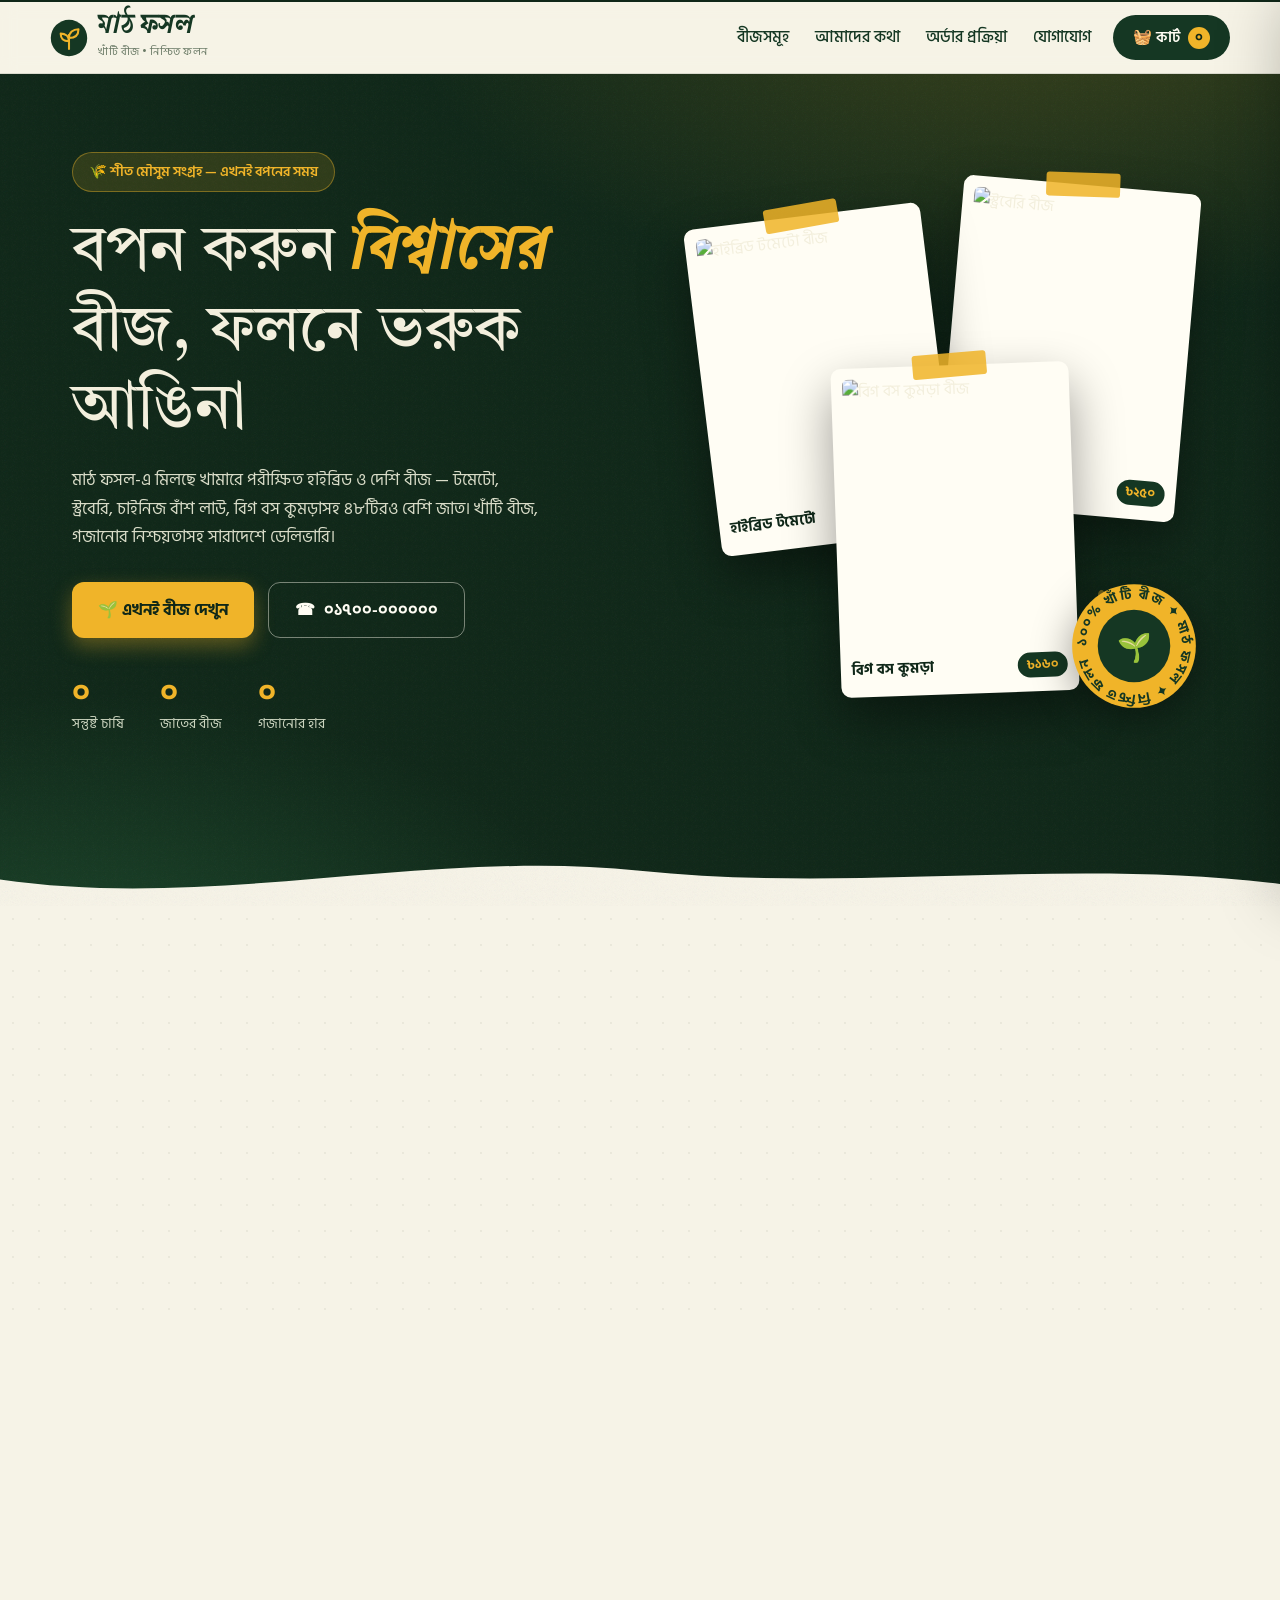
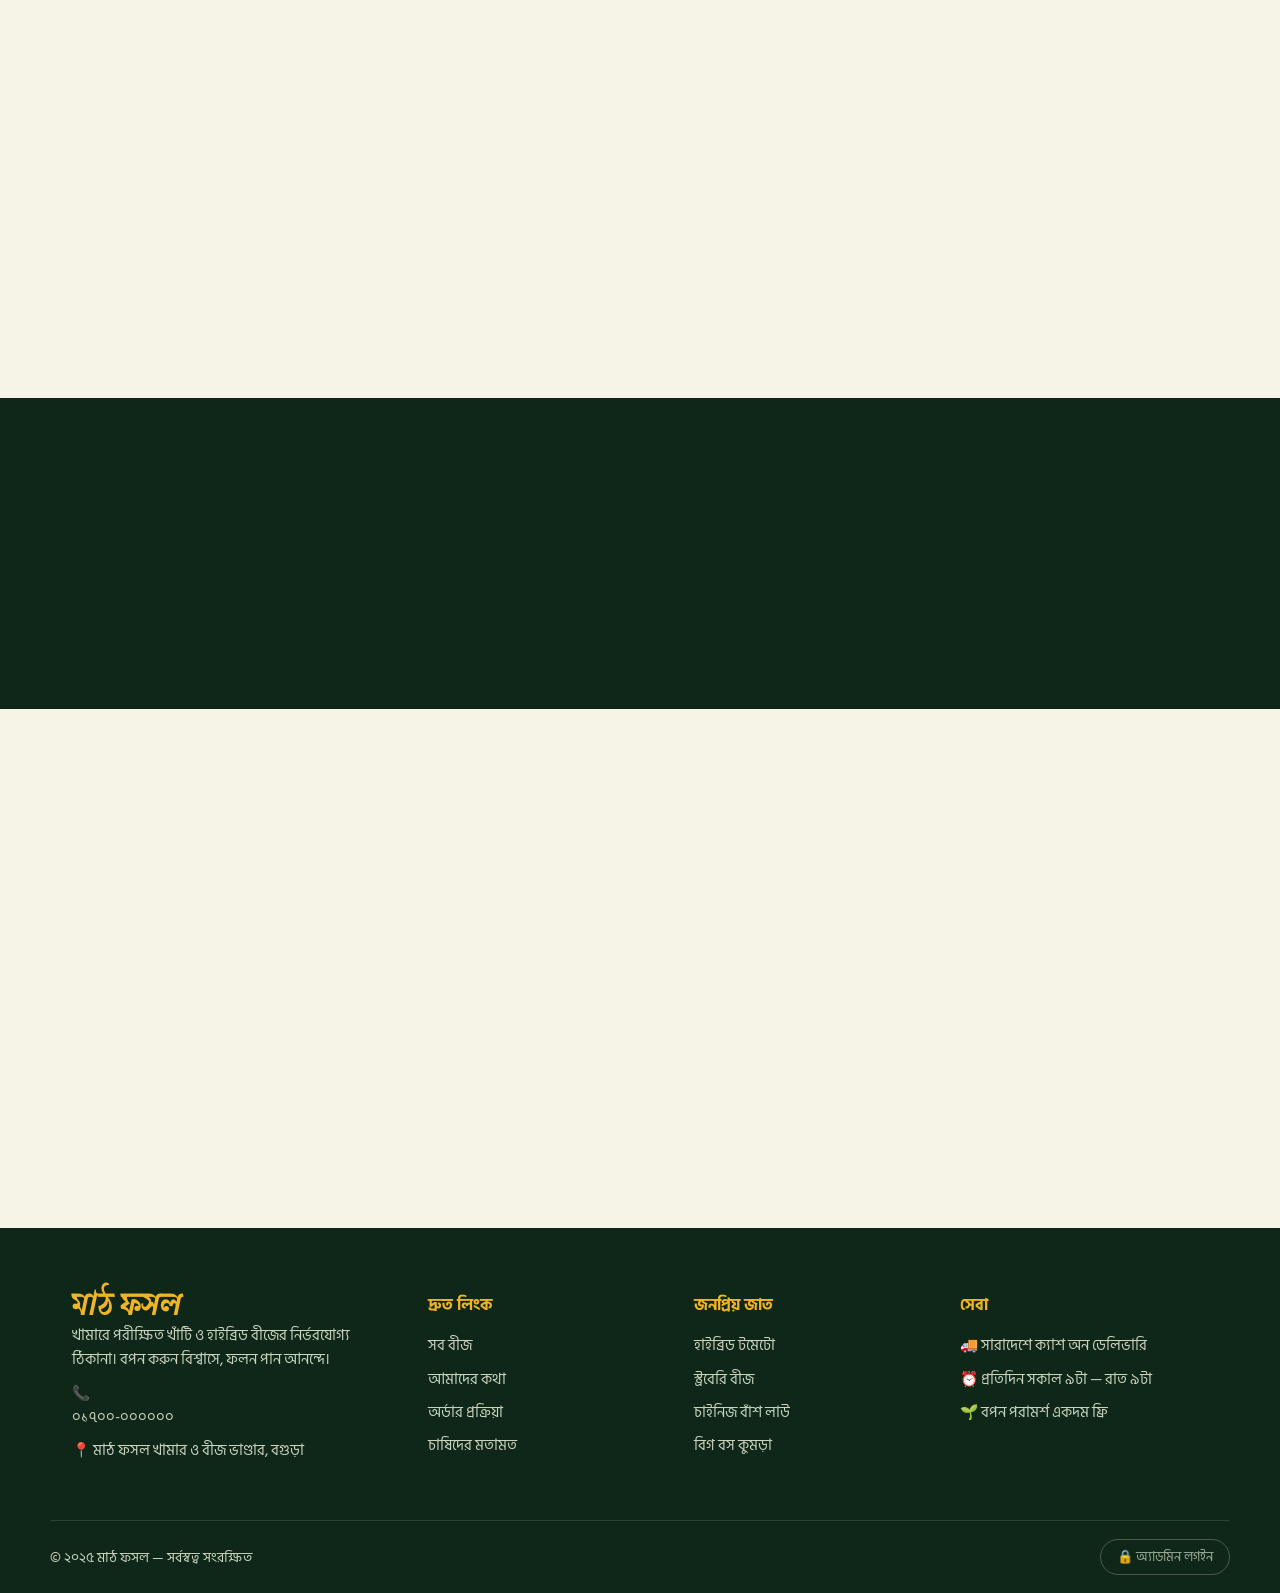
==== index.html @ f4baa693 "Update print statement from 'Hello' to 'Goodbye'" ====
<!DOCTYPE html>
<html lang="bn">
<head>
<meta charset="UTF-8">
<meta name="viewport" content="width=device-width, initial-scale=1.0">
<title>মাঠ ফসল — খাঁটি ও হাইব্রিড বীজের অনলাইন বাজার</title>
<meta name="description" content="হাইব্রিড টমেটো, স্ট্রবেরি, চাইনিজ বাঁশ লাউ, বিগ বস কুমড়াসহ পরীক্ষিত বীজ — সারাদেশে ক্যাশ অন ডেলিভারি।">
<link rel="icon" href="data:image/svg+xml,<svg xmlns='http://www.w3.org/2000/svg' viewBox='0 0 100 100'><text y='.9em' font-size='90'>🌱</text></svg>">
<link rel="preconnect" href="https://fonts.googleapis.com">
<link rel="preconnect" href="https://fonts.gstatic.com" crossorigin>
<link href="https://fonts.googleapis.com/css2?family=Galada&family=Tiro+Bangla:ital@0;1&family=Hind+Siliguri:wght@400;500;600;700&display=swap" rel="stylesheet">
<style>
:root{
  --g950:#0f2718; --g900:#153723; --g700:#1f6b38; --g600:#2a8548; --g500:#3f9d5e;
  --gold:#f0b429; --gold-d:#c88f12; --soil:#8a5a2b;
  --paper:#f6f3e7; --cream:#fffdf4; --ink:#22301f; --mut:#6b7a66;
  --red:#c2452d; --line:rgba(34,48,31,.13);
  --sh:0 10px 30px rgba(15,39,24,.12);
}
*{margin:0;padding:0;box-sizing:border-box}
html{scroll-behavior:smooth}
body{font-family:'Hind Siliguri',sans-serif;background:var(--paper);color:var(--ink);line-height:1.65;overflow-x:hidden}
img{display:block;max-width:100%}
a{color:inherit;text-decoration:none}
button{font-family:inherit;cursor:pointer}
input,select,textarea{font-family:inherit;font-size:1rem;color:var(--ink)}
::selection{background:var(--gold);color:var(--g950)}
.wrap{max-width:1180px;margin:0 auto;padding:0 22px}
.ff-t{font-family:'Tiro Bangla',serif}
:focus-visible{outline:3px solid var(--gold);outline-offset:2px;border-radius:6px}

/* ---------- ticker ---------- */
.ticker{background:var(--gold);color:var(--g950);font-weight:600;font-size:.92rem;overflow:hidden;border-bottom:2px solid var(--g950)}
.tk-track{display:flex;width:max-content;animation:tick 30s linear infinite}
.ticker:hover .tk-track{animation-play-state:paused}
.tk-group{display:flex;align-items:center;gap:2.4em;padding:.5em 1.2em .5em 1.2em;white-space:nowrap}
.tk-group b{opacity:.55;font-weight:400}
@keyframes tick{to{transform:translateX(-50%)}}

/* ---------- header ---------- */
header{position:sticky;top:0;z-index:60;background:rgba(246,243,231,.92);backdrop-filter:blur(8px);border-bottom:1px solid var(--line);transition:box-shadow .3s}
header.sc{box-shadow:0 8px 24px rgba(15,39,24,.12)}
.hd{display:flex;align-items:center;gap:22px;padding:12px 0}
.brand{display:flex;align-items:center;gap:10px}
.brand svg{width:38px;height:38px}
.brand-t{font-family:'Galada',cursive;font-size:1.7rem;color:var(--g900);line-height:1}
.brand small{display:block;font-size:.68rem;color:var(--mut);letter-spacing:.5px;margin-top:2px}
nav.links{display:flex;gap:26px;margin-left:auto;font-weight:500}
nav.links a{position:relative;padding:4px 0;color:var(--g900)}
nav.links a::after{content:"";position:absolute;left:0;bottom:-2px;width:0;height:2.5px;background:var(--gold);transition:width .3s;border-radius:2px}
nav.links a:hover::after{width:100%}
.hd-tools{display:flex;align-items:center;gap:12px;margin-left:auto}
nav.links + .hd-tools{margin-left:0}
.cart-btn{position:relative;display:flex;align-items:center;gap:8px;background:var(--g900);color:var(--cream);border:none;border-radius:50px;padding:10px 20px;font-weight:600;font-size:.95rem;transition:transform .25s,background .25s}
.cart-btn:hover{background:var(--g700);transform:translateY(-2px)}
.cart-btn.pop{animation:pop .4s}
@keyframes pop{50%{transform:scale(1.12)}}
#cartCount{background:var(--gold);color:var(--g950);border-radius:50%;min-width:22px;height:22px;display:grid;place-items:center;font-size:.8rem;font-weight:700}

/* ---------- buttons ---------- */
.btn{display:inline-flex;align-items:center;gap:9px;border:none;border-radius:12px;padding:14px 26px;font-weight:700;font-size:1rem;transition:transform .25s,box-shadow .25s,background .25s}
.btn:active{transform:scale(.97)}
.btn-gold{background:var(--gold);color:var(--g950);box-shadow:0 8px 20px rgba(240,180,41,.35)}
.btn-gold:hover{background:#ffc94d;transform:translateY(-3px)}
.btn-green{background:var(--g900);color:var(--cream)}
.btn-green:hover{background:var(--g700);transform:translateY(-3px)}
.btn-ghost{background:transparent;color:var(--cream);border:1.5px solid rgba(246,243,231,.45)}
.btn-ghost:hover{border-color:var(--gold);color:var(--gold);transform:translateY(-3px)}
.btn-sm{padding:9px 16px;font-size:.9rem;border-radius:10px}

/* ---------- hero ---------- */
.hero{position:relative;background:
 radial-gradient(1100px 560px at 82% -12%, rgba(240,180,41,.20), transparent 60%),
 radial-gradient(900px 520px at 6% 112%, rgba(63,157,94,.28), transparent 60%),
 var(--g950);
 color:#f3efdd;overflow:hidden}
.hero::before{content:"";position:absolute;inset:0;background-image:url("data:image/svg+xml,%3Csvg xmlns='http://www.w3.org/2000/svg' width='140' height='140'%3E%3Cfilter id='n'%3E%3CfeTurbulence baseFrequency='.9' numOctaves='2'/%3E%3C/filter%3E%3Crect width='140' height='140' filter='url(%23n)' opacity='.06'/%3E%3C/svg%3E");pointer-events:none}
.hero-grid{display:grid;grid-template-columns:1.05fr .95fr;gap:48px;align-items:center;padding:78px 22px 110px;position:relative}
.hero-kick{display:inline-flex;align-items:center;gap:8px;background:rgba(240,180,41,.14);border:1px solid rgba(240,180,41,.4);color:var(--gold);padding:7px 16px;border-radius:50px;font-size:.9rem;font-weight:600}
.hero h1{font-family:'Tiro Bangla',serif;font-size:clamp(2.4rem,5.2vw,4rem);line-height:1.22;margin:22px 0 16px;font-weight:400}
.hero h1 em{font-family:'Galada',cursive;font-style:normal;color:var(--gold)}
.hero .lead{font-size:1.08rem;color:#d9dcc8;max-width:52ch}
.hero-cta{display:flex;gap:14px;flex-wrap:wrap;margin:30px 0 38px}
.hero-stats{display:flex;gap:36px;flex-wrap:wrap}
.hstat .num{font-size:1.9rem;font-weight:700;color:var(--gold);display:block;line-height:1.1}
.hstat span{font-size:.88rem;color:#c9d2bd}
/* polaroid collage */
.hero-art{position:relative;min-height:520px}
.pol{position:absolute;width:min(240px,46%);background:var(--cream);padding:11px 11px 14px;border-radius:10px;box-shadow:0 22px 50px rgba(0,0,0,.4);transition:transform .5s cubic-bezier(.2,.9,.3,1.2),box-shadow .5s}
.pol::before{content:"";position:absolute;top:-12px;left:50%;transform:translateX(-50%) rotate(-3deg);width:74px;height:24px;background:rgba(240,180,41,.85);border-radius:3px}
.pol img{border-radius:6px;aspect-ratio:4/5;object-fit:cover}
.pol .cap{display:flex;justify-content:space-between;align-items:center;margin-top:9px;color:var(--g950)}
.pol .cap b{font-size:.92rem}
.pol .cap i{font-style:normal;background:var(--g900);color:var(--gold);font-size:.8rem;font-weight:700;padding:2px 9px;border-radius:50px}
.p1{top:6%;left:2%;transform:rotate(-7deg);z-index:2}
.p2{top:0;right:4%;transform:rotate(5deg);z-index:1}
.p3{bottom:2%;left:28%;transform:rotate(-2deg);z-index:3}
.pol:hover{transform:rotate(0) scale(1.06);z-index:9;box-shadow:0 30px 60px rgba(0,0,0,.5)}
.spin-badge{position:absolute;bottom:-6px;right:2%;width:128px;height:128px;z-index:5;filter:drop-shadow(0 10px 20px rgba(0,0,0,.4))}
.spin-badge svg{width:100%;height:100%;animation:spin 16s linear infinite}
@keyframes spin{to{transform:rotate(360deg)}}
.sd{position:absolute;width:9px;height:13px;background:var(--gold);border-radius:50% 50% 50% 0;opacity:.45;animation:drift 7s ease-in-out infinite}
.sd:nth-child(1){top:12%;left:10%;animation-delay:0s}
.sd:nth-child(2){top:30%;left:46%;width:7px;height:10px;animation-delay:1.2s}
.sd:nth-child(3){top:64%;left:8%;animation-delay:2.1s}
.sd:nth-child(4){top:20%;right:12%;animation-delay:.6s}
.sd:nth-child(5){top:78%;right:20%;width:7px;height:10px;animation-delay:1.7s}
.sd:nth-child(6){top:50%;left:60%;animation-delay:2.8s}
@keyframes drift{0%,100%{transform:translateY(0) rotate(20deg)}50%{transform:translateY(-34px) rotate(-30deg);opacity:.85}}
.wave{display:block;width:100%;margin-top:-2px}

/* ---------- sections ---------- */
section{padding:84px 0}
.sec-head{margin-bottom:38px}
.kicker{color:var(--gold-d);font-weight:700;font-size:.9rem;display:inline-flex;align-items:center;gap:8px}
.kicker::before{content:"";width:26px;height:3px;background:var(--gold);border-radius:2px}
.sec-head h2{font-family:'Tiro Bangla',serif;font-size:clamp(1.8rem,3.4vw,2.6rem);font-weight:400;margin-top:8px}
.sec-head h2 em{font-style:italic;color:var(--g700)}
.sec-head p{color:var(--mut);max-width:56ch;margin-top:8px}

/* products */
.products{background-image:radial-gradient(rgba(34,48,31,.06) 1px, transparent 1.6px);background-size:26px 26px}
.toolbar{display:flex;gap:14px;flex-wrap:wrap;align-items:center;margin-bottom:30px}
.chips{display:flex;gap:9px;flex-wrap:wrap}
.chip{background:var(--cream);border:1.5px solid var(--line);border-radius:50px;padding:8px 17px;font-weight:600;font-size:.9rem;transition:all .25s}
.chip:hover{border-color:var(--g700);transform:translateY(-2px)}
.chip.on{background:var(--g900);color:var(--gold);border-color:var(--g900)}
.toolbar .grow{flex:1}
.toolbar input,.toolbar select{background:var(--cream);border:1.5px solid var(--line);border-radius:50px;padding:9px 18px;font-size:.92rem}
.toolbar input{width:230px}
.toolbar input:focus,.toolbar select:focus{border-color:var(--g600);outline:none}
.grid{display:grid;grid-template-columns:repeat(auto-fill,minmax(245px,1fr));gap:24px}
.pcard{background:var(--cream);border:1px solid var(--line);border-radius:16px;overflow:hidden;transition:transform .35s,box-shadow .35s;animation:cardIn .55s both}
@keyframes cardIn{from{opacity:0;transform:translateY(26px)}to{opacity:1;transform:none}}
.pcard:hover{transform:translateY(-7px);box-shadow:var(--sh)}
.pimg{position:relative;aspect-ratio:1/1;overflow:hidden;background:#e7e4d5}
.pimg img{width:100%;height:100%;object-fit:cover;transition:transform .6s}
.pcard:hover .pimg img{transform:scale(1.08)}
.pbadge{position:absolute;top:12px;left:12px;display:flex;flex-direction:column;gap:6px}
.pbadge span{font-size:.74rem;font-weight:700;padding:4px 11px;border-radius:50px;width:max-content}
.bg-gold{background:var(--gold);color:var(--g950)}
.bg-green{background:var(--g900);color:var(--cream)}
.pbody{padding:16px 17px 18px}
.pcat{font-size:.8rem;font-weight:600;color:var(--gold-d)}
.pbody h3{font-size:1.08rem;line-height:1.35;margin:5px 0 4px}
.pdesc{font-size:.86rem;color:var(--mut);display:-webkit-box;-webkit-line-clamp:2;-webkit-box-orient:vertical;overflow:hidden;min-height:2.7em}
.prow{display:flex;justify-content:space-between;align-items:center;margin:11px 0 13px;font-size:.85rem}
.rate{color:var(--gold-d);font-weight:700}
.stock-ok{color:var(--g600);font-weight:600}
.stock-low{color:var(--red);font-weight:700}
.pfoot{display:flex;justify-content:space-between;align-items:center;gap:10px;border-top:1px dashed var(--line);padding-top:13px}
.price{font-weight:700;font-size:1.15rem;color:var(--g900)}
.price s{font-weight:400;font-size:.85rem;color:var(--mut);margin-left:6px}
.addbtn{background:var(--g900);color:var(--cream);border:none;border-radius:10px;padding:9px 15px;font-weight:700;font-size:.88rem;transition:all .25s;white-space:nowrap}
.addbtn:hover:not(:disabled){background:var(--gold);color:var(--g950);transform:translateY(-2px)}
.addbtn:disabled{background:#c9cec2;cursor:not-allowed}
.empty-msg{text-align:center;padding:60px 20px;color:var(--mut);font-size:1.1rem;display:none}

/* story */
.story-grid{display:grid;grid-template-columns:.9fr 1.1fr;gap:60px;align-items:center}
.story-img{position:relative;border-radius:20px;overflow:hidden;box-shadow:var(--sh)}
.story-img img{aspect-ratio:5/4.4;object-fit:cover;width:100%;animation:kb 15s ease-in-out infinite alternate}
@keyframes kb{from{transform:scale(1)}to{transform:scale(1.1)}}
.story-sticker{position:absolute;bottom:18px;left:18px;background:var(--gold);color:var(--g950);font-weight:700;padding:9px 18px;border-radius:10px;transform:rotate(-3deg);box-shadow:0 8px 20px rgba(0,0,0,.25)}
.feat{display:grid;grid-template-columns:66px 1fr;gap:18px;padding:20px 0;border-bottom:1px dashed var(--line)}
.feat:last-child{border:none}
.feat .fnum{font-family:'Tiro Bangla',serif;font-size:2.1rem;color:var(--gold-d);line-height:1}
.feat h4{font-size:1.08rem;margin-bottom:3px}
.feat p{font-size:.93rem;color:var(--mut)}

/* testimonials */
.voices{background:var(--g950);color:#f3efdd;overflow:hidden}
.voices .sec-head h2{color:#f3efdd}
.voices .sec-head h2 em{color:var(--gold)}
.tm-wrap{overflow:hidden;mask-image:linear-gradient(90deg,transparent,#000 8%,#000 92%,transparent)}
.tm-track{display:flex;width:max-content;animation:tick 46s linear infinite}
.tm-track:hover{animation-play-state:paused}
.tm-group{display:flex;gap:22px;padding:8px 11px}
.tq{width:330px;flex-shrink:0;background:rgba(246,243,231,.06);border:1px solid rgba(246,243,231,.14);border-radius:16px;padding:24px;transition:transform .3s,border-color .3s}
.tq:hover{transform:translateY(-5px);border-color:var(--gold)}
.tq .stars{color:var(--gold);letter-spacing:3px}
.tq p{margin:10px 0 16px;font-size:.95rem;color:#e2e5d2}
.tq b{font-size:.95rem;color:var(--gold)}
.tq small{display:block;color:#9aa893;font-size:.8rem}

/* steps */
.steps-row{display:grid;grid-template-columns:repeat(4,1fr);gap:26px;margin-top:14px}
.step{position:relative;background:var(--cream);border:1px solid var(--line);border-radius:16px;padding:28px 22px;text-align:center;transition:transform .3s,box-shadow .3s}
.step:hover{transform:translateY(-6px);box-shadow:var(--sh)}
.step:not(:last-child)::after{content:"";position:absolute;top:50%;right:-27px;width:28px;border-top:2.5px dashed rgba(34,48,31,.3)}
.step .sn{width:58px;height:58px;margin:0 auto 14px;background:var(--g900);color:var(--gold);border-radius:50%;display:grid;place-items:center;font-family:'Tiro Bangla',serif;font-size:1.6rem}
.step h4{margin-bottom:5px}
.step p{font-size:.88rem;color:var(--mut)}

/* footer */
footer{background:var(--g950);color:#c9d2bd;padding:64px 0 0}
.f-grid{display:grid;grid-template-columns:1.4fr 1fr 1fr 1.1fr;gap:40px;padding-bottom:48px}
.f-grid h5{color:var(--gold);font-size:1rem;margin-bottom:16px}
.f-grid a,.f-grid p{font-size:.92rem;display:block;margin-bottom:9px;transition:color .25s}
.f-grid a:hover{color:var(--gold)}
.f-brand .brand-t{color:var(--gold);font-size:2rem}
.f-bottom{border-top:1px solid rgba(246,243,231,.12);padding:18px 0;display:flex;justify-content:space-between;align-items:center;flex-wrap:wrap;gap:10px;font-size:.88rem}
.adm-link{background:none;border:1px solid rgba(246,243,231,.25);color:#9aa893;border-radius:50px;padding:6px 16px;font-size:.82rem;transition:all .25s}
.adm-link:hover{color:var(--gold);border-color:var(--gold)}

/* ---------- drawer / modals / toast ---------- */
#scrim{position:fixed;inset:0;background:rgba(15,39,24,.55);backdrop-filter:blur(3px);opacity:0;pointer-events:none;transition:opacity .35s;z-index:90}
#scrim.on{opacity:1;pointer-events:auto}
#cartDrawer{position:fixed;top:0;right:0;height:100dvh;width:min(430px,100%);background:var(--paper);z-index:100;transform:translateX(105%);transition:transform .45s cubic-bezier(.2,.8,.25,1);display:flex;flex-direction:column;box-shadow:-20px 0 60px rgba(0,0,0,.25)}
#cartDrawer.open{transform:none}
.dr-hd{display:flex;justify-content:space-between;align-items:center;padding:20px 24px;border-bottom:1px solid var(--line);background:var(--cream)}
.dr-hd h3{font-family:'Tiro Bangla',serif;font-size:1.3rem}
.x{background:none;border:none;font-size:1.5rem;line-height:1;color:var(--mut);transition:transform .3s}
.x:hover{transform:rotate(90deg);color:var(--red)}
.dr-body{flex:1;overflow-y:auto;padding:20px 24px}
.citem{display:grid;grid-template-columns:64px 1fr auto;gap:13px;padding:14px 0;border-bottom:1px dashed var(--line);align-items:center;animation:cardIn .4s both}
.citem img{width:64px;height:64px;border-radius:10px;object-fit:cover}
.citem h4{font-size:.94rem;line-height:1.3}
.citem .cp{color:var(--g700);font-weight:700;font-size:.9rem}
.qty{display:flex;align-items:center;gap:9px;margin-top:7px}
.qty button{width:26px;height:26px;border-radius:8px;border:1.5px solid var(--line);background:var(--cream);font-weight:700;transition:all .2s}
.qty button:hover{background:var(--g900);color:var(--cream);border-color:var(--g900)}
.cdel{background:none;border:none;color:var(--mut);font-size:1.1rem}
.cdel:hover{color:var(--red)}
.cart-empty{text-align:center;padding:60px 10px;color:var(--mut)}
.cart-empty .big{font-size:3rem}
.dr-ft{border-top:1px solid var(--line);background:var(--cream);padding:18px 24px}
.trow{display:flex;justify-content:space-between;font-size:.95rem;margin-bottom:6px}
.trow.total{font-weight:700;font-size:1.15rem;color:var(--g900);border-top:1px dashed var(--line);padding-top:9px;margin-top:9px}
.deliv-pick{display:flex;gap:10px;margin:10px 0 14px;font-size:.86rem}
.deliv-pick label{flex:1;border:1.5px solid var(--line);border-radius:10px;padding:8px 10px;cursor:pointer;transition:all .2s;text-align:center}
.deliv-pick input{display:none}
.deliv-pick input:checked+span{color:var(--g700);font-weight:700}
.deliv-pick label:has(input:checked){border-color:var(--g700);background:#eef4e8}
.field{margin-bottom:14px}
.field label{display:block;font-weight:600;font-size:.88rem;margin-bottom:5px}
.field input,.field textarea,.field select{width:100%;border:1.5px solid var(--line);border-radius:11px;padding:11px 14px;background:#fff;transition:border-color .25s}
.field input:focus,.field textarea:focus,.field select:focus{border-color:var(--g600);outline:none}
.field.bad input,.field.bad textarea{border-color:var(--red);animation:shake .4s}
@keyframes shake{25%{transform:translateX(-5px)}75%{transform:translateX(5px)}}
.pay-opt{display:flex;gap:10px}
.pay-opt label{flex:1;border:1.5px solid var(--line);border-radius:11px;padding:11px;cursor:pointer;font-size:.88rem;text-align:center;transition:all .2s}
.pay-opt input{display:none}
.pay-opt label:has(input:checked){border-color:var(--g700);background:#eef4e8;font-weight:700}
.linkish{background:none;border:none;color:var(--g700);font-weight:600;text-decoration:underline;margin-bottom:12px}
.modal{position:fixed;inset:0;display:grid;place-items:center;z-index:120;background:rgba(15,39,24,.6);backdrop-filter:blur(4px);opacity:0;pointer-events:none;transition:opacity .3s}
.modal.on{opacity:1;pointer-events:auto}
.modal-card{background:var(--paper);border-radius:20px;padding:38px 34px;width:min(420px,92%);text-align:center;transform:scale(.88);transition:transform .35s cubic-bezier(.2,.9,.3,1.3)}
.modal.on .modal-card{transform:scale(1)}
.ok-badge{width:86px;height:86px;margin:0 auto 18px;background:var(--g600);border-radius:50%;display:grid;place-items:center;font-size:2.4rem;color:#fff;animation:okIn .6s cubic-bezier(.2,.9,.3,1.4)}
@keyframes okIn{from{transform:scale(0) rotate(-40deg)}to{transform:scale(1)}}
.modal-card h3{font-family:'Tiro Bangla',serif;font-size:1.6rem;margin-bottom:8px}
.modal-card p{color:var(--mut);font-size:.95rem}
.modal-card .oid{display:inline-block;background:var(--gold);color:var(--g950);font-weight:700;border-radius:9px;padding:6px 16px;margin:14px 0;font-size:1.05rem;letter-spacing:.5px}
#toasts{position:fixed;bottom:24px;left:50%;transform:translateX(-50%);z-index:200;display:flex;flex-direction:column;gap:10px;align-items:center;width:max-content;max-width:92%}
.toast{background:var(--g950);color:var(--cream);border-left:5px solid var(--gold);padding:13px 22px;border-radius:11px;font-size:.94rem;box-shadow:0 14px 34px rgba(0,0,0,.3);animation:tIn .4s cubic-bezier(.2,.9,.3,1.3)}
.toast.err{border-left-color:var(--red)}
@keyframes tIn{from{opacity:0;transform:translateY(24px) scale(.9)}}
.fly{position:fixed;z-index:300;width:60px;height:60px;border-radius:12px;object-fit:cover;pointer-events:none;transition:all .75s cubic-bezier(.3,.7,.4,1)}

/* ---------- admin ---------- */
#admin{position:fixed;inset:0;z-index:150;background:var(--paper);overflow-y:auto;display:none}
#admin.open{display:block}
.adm-top{position:sticky;top:0;background:var(--g950);color:var(--cream);padding:14px 26px;display:flex;align-items:center;gap:16px;flex-wrap:wrap;z-index:5}
.adm-top .brand-t{color:var(--gold);font-size:1.4rem}
.adm-top .tag{background:var(--gold);color:var(--g950);font-size:.76rem;font-weight:700;padding:3px 12px;border-radius:50px}
.adm-top .sp{flex:1}
.atabs{display:flex;gap:10px;flex-wrap:wrap;margin:28px 0 24px}
.atab{border:1.5px solid var(--line);background:var(--cream);border-radius:11px;padding:10px 20px;font-weight:600;transition:all .25s}
.atab.on{background:var(--g900);color:var(--gold);border-color:var(--g900)}
.tsec{display:none;padding-bottom:70px}
.tsec.on{display:block;animation:cardIn .4s both}
.stat-row{display:grid;grid-template-columns:repeat(auto-fit,minmax(200px,1fr));gap:18px;margin-bottom:34px}
.stat{background:var(--cream);border:1px solid var(--line);border-radius:15px;padding:22px;position:relative;overflow:hidden}
.stat::after{content:"";position:absolute;top:-24px;right:-24px;width:70px;height:70px;border-radius:50%;background:rgba(240,180,41,.25)}
.stat .sv{font-size:1.8rem;font-weight:700;color:var(--g900)}
.stat .sl{font-size:.88rem;color:var(--mut)}
.adm-table{width:100%;border-collapse:collapse;background:var(--cream);border-radius:14px;overflow:hidden;border:1px solid var(--line)}
.adm-table th{background:var(--g900);color:var(--cream);text-align:left;padding:12px 15px;font-size:.88rem;font-weight:600}
.adm-table td{padding:11px 15px;border-top:1px solid var(--line);font-size:.92rem;vertical-align:middle}
.adm-table img{width:48px;height:48px;border-radius:9px;object-fit:cover}
.mini-btn{border:none;border-radius:8px;padding:6px 12px;font-size:.82rem;font-weight:600;margin-right:6px;transition:transform .2s}
.mini-btn:hover{transform:translateY(-2px)}
.mb-e{background:#fdf0d3;color:#8a5a00}
.mb-d{background:#fde0da;color:var(--red)}
.panel{background:var(--cream);border:1px solid var(--line);border-radius:16px;padding:26px;margin-bottom:26px}
.form-grid{display:grid;grid-template-columns:1fr 1fr;gap:14px}
.form-grid .full{grid-column:1/-1}
.ocard{background:var(--cream);border:1px solid var(--line);border-radius:14px;padding:18px 20px;margin-bottom:14px;animation:cardIn .4s both}
.ohead{display:flex;justify-content:space-between;align-items:center;flex-wrap:wrap;gap:8px;margin-bottom:9px}
.os{font-size:.78rem;font-weight:700;padding:4px 13px;border-radius:50px}
.os-pending{background:#fdf0d3;color:#8a5a00}
.os-confirmed{background:#dbeafe;color:#1e40af}
.os-shipped{background:#e6e0f6;color:#5b3fa8}
.os-delivered{background:#d9f0dd;color:#1f6b38}
.os-cancelled{background:#fde0da;color:var(--red)}
.ocard select{border:1.5px solid var(--line);border-radius:9px;padding:7px 11px;background:#fff}
.oitems{font-size:.88rem;color:var(--mut);background:var(--paper);border-radius:9px;padding:9px 13px;margin:9px 0}
.tbl-scroll{overflow-x:auto}
.hint{font-size:.83rem;color:var(--mut);margin-top:5px}
.hidden{display:none!important}

/* reveal */
.rv{opacity:0;transform:translateY(26px);transition:opacity .7s ease,transform .7s ease}
.rv.on{opacity:1;transform:none}

@media(max-width:960px){
 .hero-grid{grid-template-columns:1fr;padding:56px 22px 90px}
 .hero-art{min-height:430px;max-width:480px;margin:0 auto;width:100%}
 .story-grid{grid-template-columns:1fr;gap:36px}
 .steps-row{grid-template-columns:repeat(2,1fr)}
 .step::after{display:none}
 .f-grid{grid-template-columns:1fr 1fr}
 nav.links{display:none}
}
@media(max-width:620px){
 .form-grid{grid-template-columns:1fr}
 .toolbar input{width:100%}
 .f-grid{grid-template-columns:1fr}
 .steps-row{grid-template-columns:1fr}
}
@media(prefers-reduced-motion:reduce){
 *,*::before,*::after{animation-duration:.01ms!important;transition-duration:.01ms!important}
}
</style>
</head>
<body>

<!-- টিকার -->
<div class="ticker"><div class="tk-track" id="tkTrack"></div></div>

<!-- হেডার -->
<header id="hdr">
  <div class="wrap hd">
    <a class="brand" href="#home">
      <svg viewBox="0 0 48 48" fill="none"><circle cx="24" cy="24" r="23" fill="#153723"/><path d="M24 38V20M24 24c0-7 5-11 12-11 0 8-5 11-12 11zm0 4c0-6-4.5-9.5-10.5-9.5 0 7 4.5 9.5 10.5 9.5z" stroke="#f0b429" stroke-width="2.6" stroke-linecap="round" stroke-linejoin="round"/></svg>
      <span><span class="brand-t">মাঠ ফসল</span><small>খাঁটি বীজ • নিশ্চিত ফলন</small></span>
    </a>
    <nav class="links">
      <a href="#products">বীজসমূহ</a>
      <a href="#story">আমাদের কথা</a>
      <a href="#steps">অর্ডার প্রক্রিয়া</a>
      <a href="#contact">যোগাযোগ</a>
    </nav>
    <div class="hd-tools">
      <button class="cart-btn" id="cartBtn">🧺 কার্ট <span id="cartCount">০</span></button>
    </div>
  </div>
</header>

<!-- হিরো -->
<section class="hero" id="home" style="padding:0">
  <div class="wrap hero-grid">
    <div>
      <span class="hero-kick">🌾 শীত মৌসুম সংগ্রহ — এখনই বপনের সময়</span>
      <h1>বপন করুন <em>বিশ্বাসের</em> বীজ, ফলনে ভরুক আঙিনা</h1>
      <p class="lead">মাঠ ফসল-এ মিলছে খামারে পরীক্ষিত হাইব্রিড ও দেশি বীজ — টমেটো, স্ট্রবেরি, চাইনিজ বাঁশ লাউ, বিগ বস কুমড়াসহ ৪৮টিরও বেশি জাত। খাঁটি বীজ, গজানোর নিশ্চয়তাসহ সারাদেশে ডেলিভারি।</p>
      <div class="hero-cta">
        <a href="#products" class="btn btn-gold">🌱 এখনই বীজ দেখুন</a>
        <a href="tel:01700000000" class="btn btn-ghost" data-tel>☎ <span data-phone>০১৭০০-০০০০০০</span></a>
      </div>
      <div class="hero-stats">
        <div class="hstat"><span class="num" data-n="12000" data-suf="+">০</span><span>সন্তুষ্ট চাষি</span></div>
        <div class="hstat"><span class="num" data-n="48" data-suf="+">০</span><span>জাতের বীজ</span></div>
        <div class="hstat"><span class="num" data-n="98" data-suf="%">০</span><span>গজানোর হার</span></div>
      </div>
    </div>
    <div class="hero-art">
      <span class="sd"></span><span class="sd"></span><span class="sd"></span><span class="sd"></span><span class="sd"></span><span class="sd"></span>
      <div class="pol p1"><img src="https://picsum.photos/seed/hybrid-tomato-packet/420/520" alt="হাইব্রিড টমেটো বীজ"><div class="cap"><b>হাইব্রিড টমেটো</b><i>৳১২০</i></div></div>
      <div class="pol p2"><img src="https://picsum.photos/seed/strawberry-seed-packet/420/520" alt="স্ট্রবেরি বীজ"><div class="cap"><b>স্ট্রবেরি</b><i>৳২৫০</i></div></div>
      <div class="pol p3"><img src="https://picsum.photos/seed/big-boss-pumpkin-packet/420/520" alt="বিগ বস কুমড়া বীজ"><div class="cap"><b>বিগ বস কুমড়া</b><i>৳১৬০</i></div></div>
      <div class="spin-badge" aria-hidden="true">
        <svg viewBox="0 0 120 120">
          <defs><path id="circ" d="M60,60 m-45,0 a45,45 0 1,1 90,0 a45,45 0 1,1 -90,0"/></defs>
          <circle cx="60" cy="60" r="58" fill="#f0b429"/>
          <circle cx="60" cy="60" r="34" fill="#153723"/>
          <text fill="#153723" font-size="12.5" font-weight="bold" letter-spacing="1.5"><textPath href="#circ">১০০% খাঁটি বীজ ✦ মাঠ ফসল ✦ নিশ্চিত ফলন ✦</textPath></text>
          <text x="60" y="70" text-anchor="middle" font-size="26">🌱</text>
        </svg>
      </div>
    </div>
  </div>
  <svg class="wave" viewBox="0 0 1440 70" preserveAspectRatio="none"><path d="M0,40 C240,75 480,5 720,30 C960,55 1200,15 1440,45 L1440,70 L0,70 Z" fill="#f6f3e7"/></svg>
</section>

<!-- পণ্য -->
<section class="products" id="products">
  <div class="wrap">
    <div class="sec-head rv">
      <span class="kicker">আমাদের সংগ্রহ</span>
      <h2>বীজ ও জাত <em>নির্বাচন</em> করুন</h2>
      <p>প্রতিটি প্যাকেট বপন-পরীক্ষিত লট থেকে। পছন্দের জাতটি বেছে নিয়ে কার্টে যোগ করুন।</p>
    </div>
    <div class="toolbar rv">
      <div class="chips" id="chips"></div>
      <div class="grow"></div>
      <input id="q" type="search" placeholder="🔍 বীজ খুঁজুন…">
      <select id="sort">
        <option value="pop">জনপ্রিয়তা</option>
        <option value="low">দাম: কম → বেশি</option>
        <option value="high">দাম: বেশি → কম</option>
      </select>
    </div>
    <div class="grid" id="grid"></div>
    <div class="empty-msg" id="emptyMsg">🌾 দুঃখিত, এই ক্যাটাগরিতে এখন কোনো বীজ নেই।</div>
  </div>
</section>

<!-- আমাদের কথা -->
<section id="story">
  <div class="wrap story-grid">
    <div class="story-img rv">
      <img src="https://picsum.photos/seed/green-farm-bangladesh/900/760" alt="মাঠ ফসল খামার">
      <div class="story-sticker">🌾 নিজস্ব খামার থেকে সরাসরি</div>
    </div>
    <div class="rv">
      <span class="kicker">কেন মাঠ ফসল</span>
      <h2 class="ff-t" style="font-size:clamp(1.8rem,3.4vw,2.5rem);margin:8px 0 14px">মাটির মানুষের জন্য, <em style="color:var(--g700)">মাটির টানে</em></h2>
      <div class="feat"><div class="fnum">০১</div><div><h4>গজানোর নিশ্চয়তা</h4><p>প্রতিটি লট বপন-পরীক্ষার পর প্যাকেটজাত — ৯৮% চারা গজানোর হার।</p></div></div>
      <div class="feat"><div class="fnum">০২</div><div><h4>খামার থেকে সরাসরি</h4><p>মধ্যস্বত্বভোগী নেই, তাই খাঁটি হাইব্রিড বীজ একদম সাশ্রয়ী দামে।</p></div></div>
      <div class="feat"><div class="fnum">০৩</div><div><h4>দ্রুত ডেলিভারি</h4><p>অর্ডারের ২৪–৭২ ঘণ্টার মধ্যে সারাদেশে কুরিয়ারে পৌঁছে যায়।</p></div></div>
      <div class="feat"><div class="fnum">০৪</div><div><h4>বপন সহায়তা</h4><p>প্রতিটি অর্ডারের সঙ্গে বপন নির্দেশিকা, আর ফোনে অভিজ্ঞ পরামর্শ তো আছেই।</p></div></div>
    </div>
  </div>
</section>

<!-- মতামত -->
<section class="voices" id="voices">
  <div class="wrap sec-head rv">
    <span class="kicker">চাষিদের কথা</span>
    <h2>যাঁরা বুনেছেন, তাঁরাই <em>বলছেন</em></h2>
  </div>
  <div class="tm-wrap"><div class="tm-track" id="tmTrack"></div></div>
</section>

<!-- অর্ডার প্রক্রিয়া -->
<section id="steps">
  <div class="wrap">
    <div class="sec-head rv" style="text-align:center">
      <span class="kicker" style="justify-content:center">সহজ চার ধাপ</span>
      <h2>অর্ডার করবেন <em>যেভাবে</em></h2>
    </div>
    <div class="steps-row">
      <div class="step rv"><div class="sn">১</div><h4>বীজ বাছাই</h4><p>পছন্দের বীজ কার্টে যোগ করুন</p></div>
      <div class="step rv" style="transition-delay:.1s"><div class="sn">২</div><h4>অর্ডার করুন</h4><p>নাম, ফোন ও ঠিকানা লিখুন</p></div>
      <div class="step rv" style="transition-delay:.2s"><div class="sn">৩</div><h4>কনফার্মেশন</h4><p>ফোনে অর্ডার নিশ্চিত করব আমরা</p></div>
      <div class="step rv" style="transition-delay:.3s"><div class="sn">৪</div><h4>হাতে পেয়ে পেমেন্ট</h4><p>বীজ বুঝে নিয়ে টাকা দিন (ক্যাশ অন ডেলিভারি)</p></div>
    </div>
  </div>
</section>

<!-- ফুটার -->
<footer id="contact">
  <div class="wrap f-grid">
    <div class="f-brand">
      <span class="brand-t">মাঠ ফসল</span>
      <p>খামারে পরীক্ষিত খাঁটি ও হাইব্রিড বীজের নির্ভরযোগ্য ঠিকানা। বপন করুন বিশ্বাসে, ফলন পান আনন্দে।</p>
      <p>📞 <a href="tel:01700000000" data-tel><span data-phone>০১৭০০-০০০০০০</span></a></p>
      <p>📍 মাঠ ফসল খামার ও বীজ ভাণ্ডার, বগুড়া</p>
    </div>
    <div>
      <h5>দ্রুত লিংক</h5>
      <a href="#products">সব বীজ</a><a href="#story">আমাদের কথা</a><a href="#steps">অর্ডার প্রক্রিয়া</a><a href="#voices">চাষিদের মতামত</a>
    </div>
    <div>
      <h5>জনপ্রিয় জাত</h5>
      <a href="#products">হাইব্রিড টমেটো</a><a href="#products">স্ট্রবেরি বীজ</a><a href="#products">চাইনিজ বাঁশ লাউ</a><a href="#products">বিগ বস কুমড়া</a>
    </div>
    <div>
      <h5>সেবা</h5>
      <p>🚚 সারাদেশে ক্যাশ অন ডেলিভারি</p>
      <p>⏰ প্রতিদিন সকাল ৯টা — রাত ৯টা</p>
      <p>🌱 বপন পরামর্শ একদম ফ্রি</p>
    </div>
  </div>
  <div class="wrap f-bottom">
    <span>© ২০২৫ মাঠ ফসল — সর্বস্বত্ব সংরক্ষিত</span>
    <button class="adm-link" id="admBtn">🔒 অ্যাডমিন লগইন</button>
  </div>
</footer>

<!-- কার্ট ড্রয়ার -->
<div id="scrim"></div>
<aside id="cartDrawer" aria-label="কার্ট">
  <div class="dr-hd"><h3 id="drTitle">🧺 আপনার কার্ট</h3><button class="x" id="closeCart">✕</button></div>

  <div id="cartView" style="display:flex;flex-direction:column;flex:1;min-height:0">
    <div class="dr-body" id="cartItems"></div>
    <div class="dr-ft" id="cartFoot">
      <div class="deliv-pick">
        <label><input type="radio" name="deliv" value="city" checked><span>ঢাকা সিটি — ৳<span data-scity>৬০</span></span></label>
        <label><input type="radio" name="deliv" value="out"><span>ঢাকার বাইরে — ৳<span data-sout>১২০</span></span></label>
      </div>
      <div class="trow"><span>সাবটোটাল</span><b id="subEl">৳০</b></div>
      <div class="trow"><span>ডেলিভারি চার্জ</span><b id="shipEl">৳৬০</b></div>
      <div class="trow total"><span>সর্বমোট</span><b id="totEl">৳০</b></div>
      <button class="btn btn-gold" id="goCheckout" style="width:100%;justify-content:center;margin-top:12px">অর্ডার করুন →</button>
    </div>
  </div>

  <div id="checkoutView" style="display:none;flex-direction:column;flex:1;min-height:0">
    <div class="dr-body">
      <button class="linkish" id="backCart">← কার্টে ফিরুন</button>
      <form id="coForm" novalidate>
        <div class="field"><label>আপনার নাম *</label><input id="co-name" placeholder="যেমন: আব্দুল করিম"></div>
        <div class="field"><label>মোবাইল নম্বর *</label><input id="co-phone" inputmode="tel" placeholder="01XXXXXXXXX"></div>
        <div class="field"><label>সম্পূর্ণ ঠিকানা *</label><textarea id="co-addr" rows="3" placeholder="গ্রাম/বাসা, থানা, জেলা"></textarea></div>
        <div class="field"><label>পেমেন্ট মাধ্যম</label>
          <div class="pay-opt">
            <label><input type="radio" name="pay" value="ক্যাশ অন ডেলিভারি" checked>💵 ক্যাশ অন ডেলিভারি</label>
            <label><input type="radio" name="pay" value="বিকাশ/নগদ (অগ্রিম)">📱 বিকাশ/নগদ</label>
          </div>
        </div>
        <div class="trow total"><span id="coCount">০টি বীজ</span><b id="coTot">৳০</b></div>
        <button type="submit" class="btn btn-green" style="width:100%;justify-content:center;margin-top:14px">✓ অর্ডার নিশ্চিত করুন</button>
      </form>
    </div>
  </div>
</aside>

<!-- সফল অর্ডার মোডাল -->
<div class="modal" id="okModal">
  <div class="modal-card">
    <div class="ok-badge">✓</div>
    <h3>অর্ডার সফল হয়েছে!</h3>
    <p>আপনার অর্ডার নম্বর</p>
    <span class="oid" id="okId">MF-0000</span>
    <p>আমাদের টিম শীঘ্রই ফোন করে অর্ডারটি নিশ্চিত করবে। ধন্যবাদ, মাঠ ফসল-এর পাশে থাকার জন্য 🌱</p>
    <button class="btn btn-gold" id="okClose" style="margin-top:20px">আরও কেনাকাটা করুন</button>
  </div>
</div>

<!-- অ্যাডমিন লগইন মোডাল -->
<div class="modal" id="loginModal">
  <div class="modal-card">
    <div style="font-size:2.6rem">🔐</div>
    <h3>অ্যাডমিন লগইন</h3>
    <p>শুধুমাত্র অনুমোদিত ব্যবহারকারীর জন্য</p>
    <form id="pwForm" style="margin-top:18px">
      <div class="field"><input type="password" id="pwIn" placeholder="পাসওয়ার্ড লিখুন" autocomplete="current-password"></div>
      <p id="pwErr" style="color:var(--red);font-size:.85rem;display:none">ভুল পাসওয়ার্ড, আবার চেষ্টা করুন</p>
      <button type="submit" class="btn btn-green" style="width:100%;justify-content:center">লগইন করুন</button>
      <button type="button" class="linkish" id="closeLogin" style="margin-top:12px">বাতিল</button>
    </form>
  </div>
</div>

<!-- ================= অ্যাডমিন প্যানেল ================= -->
<div id="admin">
  <div class="adm-top">
    <span class="brand-t ff-g" style="font-family:'Galada',cursive">মাঠ ফসল</span>
    <span class="tag">অ্যাডমিন প্যানেল</span>
    <span class="sp"></span>
    <button class="btn btn-sm btn-ghost" id="admView">🌐 সাইট দেখুন</button>
    <button class="btn btn-sm btn-gold" id="admExit">লগআউট</button>
  </div>
  <div class="wrap">
    <div class="atabs">
      <button class="atab on" data-tab="dash">📊 ড্যাশবোর্ড</button>
      <button class="atab" data-tab="prod">🌱 পণ্য ব্যবস্থাপনা</button>
      <button class="atab" data-tab="ord">📦 অর্ডারসমূহ</button>
      <button class="atab" data-tab="set">⚙️ সেটিংস</button>
    </div>

    <!-- ড্যাশবোর্ড -->
    <div class="tsec on" id="tab-dash">
      <div class="stat-row">
        <div class="stat"><div class="sv" id="stProds">০</div><div class="sl">মোট পণ্য</div></div>
        <div class="stat"><div class="sv" id="stPend">০</div><div class="sl">অপেক্ষমাণ অর্ডার</div></div>
        <div class="stat"><div class="sv" id="stDeliv">০</div><div class="sl">ডেলিভারড অর্ডার</div></div>
        <div class="stat"><div class="sv" id="stSales">৳০</div><div class="sl">মোট বিক্রি (বাতিল বাদে)</div></div>
      </div>
      <h3 class="ff-t" style="margin-bottom:14px">সাম্প্রতিক অর্ডার</h3>
      <div class="tbl-scroll"><table class="adm-table"><thead><tr><th>অর্ডার</th><th>ক্রেতা</th><th>তারিখ</th><th>মোট</th><th>স্ট্যাটাস</th></tr></thead><tbody id="recentTbl"></tbody></table></div>
    </div>

    <!-- পণ্য -->
    <div class="tsec" id="tab-prod">
      <div style="display:flex;justify-content:space-between;align-items:center;flex-wrap:wrap;gap:12px;margin-bottom:20px">
        <h3 class="ff-t">সব পণ্য</h3>
        <button class="btn btn-gold btn-sm" id="addProdBtn">＋ নতুন পণ্য যোগ করুন</button>
      </div>
      <div class="panel hidden" id="prodForm">
        <h3 class="ff-t" id="pfTitle" style="margin-bottom:16px">নতুন পণ্য</h3>
        <form id="pfForm"><input type="hidden" id="pf-id">
          <div class="form-grid">
            <div class="field full"><label>পণ্যের নাম *</label><input id="pf-name" placeholder="যেমন: হাইব্রিড টমেটো বীজ" required></div>
            <div class="field"><label>ক্যাটাগরি *</label><input id="pf-cat" list="catsList" placeholder="যেমন: সবজি বীজ" required><datalist id="catsList"></datalist></div>
            <div class="field"><label>ব্যাজ টেক্সট</label><input id="pf-badge" placeholder="যেমন: হাইব্রিড / নতুন"></div>
            <div class="field"><label>বিক্রয় মূল্য (৳) *</label><input id="pf-price" type="number" min="1" required></div>
            <div class="field"><label>আগের মূল্য (৳)</label><input id="pf-old" type="number" min="0" placeholder="ছাড় দেখাতে"></div>
            <div class="field"><label>স্টক (প্যাকেট) *</label><input id="pf-stock" type="number" min="0" required></div>
            <div class="field"><label>রেটিং (০–৫)</label><input id="pf-rate" type="number" step="0.1" min="0" max="5" value="4.8"></div>
            <div class="field full"><label>বিবরণ</label><textarea id="pf-desc" rows="2" placeholder="সংক্ষিপ্ত বিবরণ…"></textarea></div>
            <div class="field"><label>ছবি আপলোড</label><input id="pf-imgfile" type="file" accept="image/*"><p class="hint">ছোট সাইজের ছবি ব্যবহার করুন (সর্বোচ্চ ~১.৫ মেগাবাইট)</p></div>
            <div class="field"><label>অথবা ছবির লিংক</label><input id="pf-imgurl" placeholder="https://…"></div>
            <div class="field full" style="display:flex;align-items:center;gap:14px"><img id="pf-prev" src="" alt="" style="width:84px;height:84px;border-radius:12px;object-fit:cover;display:none;border:1px solid var(--line)"><span id="pf-prev-txt" class="hint">ছবির প্রিভিউ</span></div>
          </div>
          <button class="btn btn-green btn-sm" type="submit">💾 সংরক্ষণ করুন</button>
          <button class="btn btn-sm" type="button" id="pf-cancel" style="background:#eee;border-radius:10px;margin-left:8px">বাতিল</button>
        </form>
      </div>
      <div class="tbl-scroll"><table class="adm-table"><thead><tr><th>ছবি</th><th>নাম</th><th>ক্যাটাগরি</th><th>মূল্য</th><th>স্টক</th><th>অ্যাকশন</th></tr></thead><tbody id="prodTbl"></tbody></table></div>
    </div>

    <!-- অর্ডার -->
    <div class="tsec" id="tab-ord">
      <div style="display:flex;justify-content:space-between;align-items:center;flex-wrap:wrap;gap:12px;margin-bottom:20px">
        <h3 class="ff-t">সব অর্ডার</h3>
        <select id="ordFilter">
          <option value="all">সব স্ট্যাটাস</option>
          <option value="pending">অপেক্ষমাণ</option>
          <option value="confirmed">নিশ্চিত</option>
          <option value="shipped">পাঠানো হয়েছে</option>
          <option value="delivered">ডেলিভারড</option>
          <option value="cancelled">বাতিল</option>
        </select>
      </div>
      <div id="ordList"></div>
    </div>

    <!-- সেটিংস -->
    <div class="tsec" id="tab-set">
      <div class="panel">
        <h3 class="ff-t" style="margin-bottom:16px">দোকান সেটিংস</h3>
        <div class="form-grid">
          <div class="field"><label>ঢাকা সিটি ডেলিভারি চার্জ (৳)</label><input id="set-city" type="number" min="0"></div>
          <div class="field"><label>ঢাকার বাইরে ডেলিভারি চার্জ (৳)</label><input id="set-out" type="number" min="0"></div>
          <div class="field full"><label>হটলাইন নম্বর</label><input id="set-phone" placeholder="01700-000000"></div>
        </div>
        <button class="btn btn-green btn-sm" id="saveSet">সংরক্ষণ করুন</button>
      </div>
      <div class="panel">
        <h3 class="ff-t" style="margin-bottom:16px">পাসওয়ার্ড পরিবর্তন</h3>
        <div class="form-grid">
          <div class="field"><label>নতুন পাসওয়ার্ড</label><input id="set-pw1" type="password" placeholder="কমপক্ষে ৪ অক্ষর"></div>
          <div class="field"><label>আবার লিখুন</label><input id="set-pw2" type="password"></div>
        </div>
        <button class="btn btn-gold btn-sm" id="savePw">পাসওয়ার্ড বদলান</button>
      </div>
    </div>
  </div>
</div>

<div id="toasts"></div>

<script>
/* ================= হেল্পার ================= */
const $=s=>document.querySelector(s), $$=s=>[...document.querySelectorAll(s)];
const get=(k,f)=>{try{const v=localStorage.getItem(k);return v?JSON.parse(v):f}catch(e){return f}};
const set=(k,v)=>localStorage.setItem(k,JSON.stringify(v));
const bn=n=>String(n).replace(/[0-9]/g,d=>'০১২৩৪৫৬৭৮৯'[d]);
const enD=s=>String(s).replace(/[০-৯]/g,d=>'০১২৩৪৫৬৭৮৯'.indexOf(d));
const tk=n=>'৳'+bn(Number(n).toLocaleString('en-IN'));
const esc=s=>String(s??'').replace(/[&<>"']/g,c=>({'&':'&amp;','<':'&lt;','>':'&gt;','"':'&quot;',"'":'&#39;'}[c]));
const catEmoji=c=>({'সবজি বীজ':'🥬','ফলের বীজ':'🍓','লাউ ও কুমড়া':'🎃','ফুলের বীজ':'🌻','পাতা ও মসলা':'🌿'}[c]||'🌱');
const STL={pending:'অপেক্ষমাণ',confirmed:'নিশ্চিত',shipped:'পাঠানো হয়েছে',delivered:'ডেলিভারড',cancelled:'বাতিল'};

/* ================= ডিফল্ট পণ্য ================= */
const SEED=[
 {id:'p1',name:'হাইব্রিড টমেটো বীজ — সুলতান-৭',cat:'সবজি বীজ',price:120,old:150,stock:140,rating:4.9,badge:'হাইব্রিড',desc:'গাছপ্রতি ৪–৫ কেজি ফলন, রোগসহনশীল ও দীর্ঘদিন সংরক্ষণযোগ্য।',img:'https://picsum.photos/seed/hybrid-tomato-seeds/600/600'},
 {id:'p2',name:'প্রিমিয়াম স্ট্রবেরি বীজ',cat:'ফলের বীজ',price:250,old:300,stock:60,rating:4.8,badge:'জনপ্রিয়',desc:'ঠান্ডা মৌসুমে দারুণ ফলন, মিষ্টি ও সুগন্ধি ফল। টবেও চাষযোগ্য।',img:'https://picsum.photos/seed/strawberry-seeds-red/600/600'},
 {id:'p3',name:'হাইব্রিড চাইনিজ বাঁশ লাউ বীজ',cat:'লাউ ও কুমড়া',price:180,old:220,stock:90,rating:4.9,badge:'হাইব্রিড',desc:'লম্বা, সোজা ও নরম বাঁশ লাউ; মাচায় অসাধারণ ফলন।',img:'https://picsum.photos/seed/chinese-bottle-gourd/600/600'},
 {id:'p4',name:'বিগ বস কুমড়া বীজ',cat:'লাউ ও কুমড়া',price:160,old:200,stock:75,rating:4.7,badge:'সেরা ফলন',desc:'একেকটি কুমড়া ৮–১০ কেজি পর্যন্ত, মিষ্টি ও ঘন শাঁস।',img:'https://picsum.photos/seed/big-boss-pumpkin/600/600'},
 {id:'p5',name:'হাইব্রিড শসা বীজ — গ্রিন কিং',cat:'সবজি বীজ',price:110,old:0,stock:120,rating:4.6,badge:'',desc:'খাসখাসে ফল, দ্রুত বর্ধনশীল লতানো জাত।',img:'https://picsum.photos/seed/hybrid-cucumber-seeds/600/600'},
 {id:'p6',name:'হাইব্রিড মরিচ বীজ — তীব্র',cat:'সবজি বীজ',price:130,old:0,stock:100,rating:4.7,badge:'হাইব্রিড',desc:'ঝাল ও সুগন্ধি, গাছপ্রতি প্রচুর ফলন।',img:'https://picsum.photos/seed/hybrid-chili-seeds/600/600'},
 {id:'p7',name:'সূর্যমুখী ফুলের বীজ',cat:'ফুলের বীজ',price:90,old:110,stock:80,rating:4.8,badge:'নতুন',desc:'বড়, উজ্জ্বল হলুদ ফুল; বাগান ও ছাদে দারুণ মানায়।',img:'https://picsum.photos/seed/sunflower-seeds-yellow/600/600'},
 {id:'p8',name:'হাইব্রিড তরমুজ বীজ — সুইট রেড',cat:'ফলের বীজ',price:200,old:240,stock:55,rating:4.8,badge:'হাইব্রিড',desc:'গভীর লাল শাঁস, উচ্চ মিষ্টতা, ৬–৮ কেজি ফল।',img:'https://picsum.photos/seed/hybrid-watermelon/600/600'},
 {id:'p9',name:'হাইব্রিড বেগুন বীজ — লম্বা সবুজ',cat:'সবজি বীজ',price:125,old:0,stock:110,rating:4.5,badge:'',desc:'নরম, কম বীজযুক্ত ফল; বছরজুড়ে চাষযোগ্য।',img:'https://picsum.photos/seed/hybrid-brinjal-seeds/600/600'},
 {id:'p10',name:'জারবেরা মিক্স ফুলের বীজ',cat:'ফুলের বীজ',price:140,old:170,stock:65,rating:4.6,badge:'নতুন',desc:'রঙধনু জারবেরা — লাল, হলুদ, গোলাপি মিক্স।',img:'https://picsum.photos/seed/gerbera-flower-seeds/600/600'},
 {id:'p11',name:'ধনে পাতা বীজ — দেশি',cat:'পাতা ও মসলা',price:70,old:0,stock:150,rating:4.7,badge:'দেশি',desc:'ঘন সুগন্ধি পাতা, ৩০ দিনেই ফসল ঘরে।',img:'https://picsum.photos/seed/coriander-seeds-green/600/600'},
 {id:'p12',name:'মিষ্টি ভুট্টা বীজ — সুপার সুইট',cat:'সবজি বীজ',price:150,old:180,stock:85,rating:4.8,badge:'হাইব্রিড',desc:'চিনির মতো মিষ্টি দানা, সেদ্ধ ও ভুনা দুটোতেই সেরা।',img:'https://picsum.photos/seed/sweet-corn-seeds/600/600'}
];

let PRODUCTS=get('mf_products',null); if(!PRODUCTS){PRODUCTS=SEED;set('mf_products',PRODUCTS);}
let ORDERS=get('mf_orders',[]);
let CART=get('mf_cart',[]);
let SETTINGS=get('mf_settings',{city:60,out:120,phone:'01700-000000'});
const getPass=()=>get('mf_pass','fosal2024');
let curCat='সব', q='', sortBy='pop';

/* ================= টিকার ও মতামত ================= */
const tkItems=['🚚 সারাদেশে ক্যাশ অন ডেলিভারি','২–৩ দিনে ডেলিভারি','🌱 ৯৮% গজানোর নিশ্চয়তা','টমেটো • স্ট্রবেরি • বাঁশ লাউ • বিগ বস কুমড়া সহ ৪৮+ জাত','☎ হটলাইন: <span data-phone>০১৭০০-০০০০০০</span>'];
const tkHtml=tkItems.map(t=>`<span>${t}</span><b>✦</b>`).join('');
$('#tkTrack').innerHTML=`<div class="tk-group">${tkHtml}</div><div class="tk-group" aria-hidden="true">${tkHtml}</div>`;

const QUOTES=[
 ['★★★★★','টমেটো বীজের ফলন দেখে পাড়া-প্রতিবেশীও আমার কাছ থেকে বীজ নিতে এসেছে!','রফিকুল ইসলাম','বগুড়া'],
 ['★★★★★','স্ট্রবেরি বীজ গজানোর হার সত্যিই অসাধারণ, ৯০ ভাগের বেশি চারা উঠেছে।','শারমিন আক্তার','সিলেট'],
 ['★★★★☆','বিগ বস কুমড়া একেকটা ৮–১০ কেজি ওজন হয়েছে। বাজারে বিক্রি করে লাভবান হচ্ছি।','আব্দুল কুদ্দুস','যশোর'],
 ['★★★★★','ডেলিভারি দ্রুত, প্যাকেজিং সুন্দর, বপনের পরামর্শও দেন। পুরোপুরি সন্তুষ্ট।','মাহমুদা বেগম','কুমিল্লা'],
 ['★★★★★','বাঁশ লাউ বীজ থেকে এবার ছাদ বাগানে ৩০টারও বেশি লাউ পেয়েছি!','তানভীর হোসেন','ঢাকা']
];
const tmHtml=QUOTES.map(q=>`<div class="tq"><div class="stars">${q[0]}</div><p>“${q[1]}”</p><b>${q[2]}</b><small>📍 ${q[3]}</small></div>`).join('');
$('#tmTrack').innerHTML=`<div class="tm-group">${tmHtml}</div><div class="tm-group" aria-hidden="true">${tmHtml}</div>`;

/* ================= স্টোর রেন্ডার ================= */
function renderChips(){
 const cats=['সব',...new Set(PRODUCTS.map(p=>p.cat))];
 $('#chips').innerHTML=cats.map(c=>`<button class="chip ${c===curCat?'on':''}" data-cat="${esc(c)}">${c==='সব'?'🌾 সব':catEmoji(c)+' '+esc(c)}</button>`).join('');
 $$('#chips .chip').forEach(b=>b.onclick=()=>{curCat=b.dataset.cat;renderChips();renderGrid();});
}
function renderGrid(){
 let list=PRODUCTS.filter(p=>(curCat==='সব'||p.cat===curCat)&&(!q||(p.name+p.desc+p.cat).toLowerCase().includes(q)));
 if(sortBy==='low')list.sort((a,b)=>a.price-b.price);
 else if(sortBy==='high')list.sort((a,b)=>b.price-a.price);
 else list.sort((a,b)=>(b.rating||0)-(a.rating||0));
 $('#emptyMsg').style.display=list.length?'none':'block';
 $('#grid').innerHTML=list.map((p,i)=>{
  const disc=p.old>p.price?Math.round((1-p.price/p.old)*100):0;
  const stockHtml=p.stock<=0?'<span style="color:var(--red);font-weight:700">স্টক শেষ</span>':p.stock<20?`<span class="stock-low">মাত্র ${bn(p.stock)}টি বাকি!</span>`:`<span class="stock-ok">✓ স্টকে আছে</span>`;
  return `<div class="pcard" style="animation-delay:${i*45}ms">
   <div class="pimg"><img src="${esc(p.img)}" alt="${esc(p.name)}" loading="lazy">
    <div class="pbadge">${disc?`<span class="bg-gold">−${bn(disc)}%</span>`:''}${p.badge?`<span class="bg-green">${esc(p.badge)}</span>`:''}</div></div>
   <div class="pbody">
    <div class="pcat">${catEmoji(p.cat)} ${esc(p.cat)}</div>
    <h3>${esc(p.name)}</h3>
    <p class="pdesc">${esc(p.desc||'')}</p>
    <div class="prow"><span class="rate">★ ${bn(p.rating||'৪.৫')}</span>${stockHtml}</div>
    <div class="pfoot"><div class="price">${tk(p.price)}${p.old>p.price?`<s>${tk(p.old)}</s>`:''}</div>
    <button class="addbtn" data-add="${p.id}" ${p.stock<=0?'disabled':''}>${p.stock<=0?'শেষ':'🧺 কার্টে'}</button></div>
   </div></div>`;
 }).join('');
}
$('#q').oninput=e=>{q=e.target.value.trim().toLowerCase();renderGrid();};
$('#sort').onchange=e=>{sortBy=e.target.value;renderGrid();};

/* ================= কার্ট ================= */
function saveCart(){set('mf_cart',CART);}
function cartCount(){return CART.reduce((s,i)=>s+i.qty,0);}
function totals(){
 const sub=CART.reduce((s,i)=>{const p=PRODUCTS.find(x=>x.id===i.id);return s+(p?p.price*i.qty:0)},0);
 const ship=cartCount()?($('input[name=deliv]:checked').value==='city'?SETTINGS.city:SETTINGS.out):0;
 return {sub,ship,total:sub+ship};
}
function renderCart(){
 $('#cartCount').textContent=bn(cartCount());
 const box=$('#cartItems');
 if(!CART.length){
  box.innerHTML=`<div class="cart-empty"><div class="big">🌱</div><h3 class="ff-t">আপনার কার্ট খালি</h3><p>পছন্দের বীজ যোগ করুন, ফলনের প্রস্তুতি শুরু হোক!</p></div>`;
  $('#cartFoot').style.display='none';
 }else{
  $('#cartFoot').style.display='block';
  box.innerHTML=CART.map(i=>{const p=PRODUCTS.find(x=>x.id===i.id);if(!p)return'';
   return `<div class="citem"><img src="${esc(p.img)}" alt="">
    <div><h4>${esc(p.name)}</h4><div class="cp">${tk(p.price)}</div>
     <div class="qty"><button data-dec="${p.id}">−</button><b>${bn(i.qty)}</b><button data-inc="${p.id}">+</button></div></div>
    <div style="text-align:right"><b>${tk(p.price*i.qty)}</b><br><button class="cdel" data-rem="${p.id}">🗑</button></div></div>`;}).join('');
 }
 const t=totals();
 $('#subEl').textContent=tk(t.sub);$('#shipEl').textContent=tk(t.ship);$('#totEl').textContent=tk(t.total);
 $('#goCheckout').disabled=!CART.length;
 $('#goCheckout').style.opacity=CART.length?1:.5;
}
function fly(btn){
 const img=btn.closest('.pcard')?.querySelector('img'); if(!img)return;
 const r=img.getBoundingClientRect(), c=$('#cartBtn').getBoundingClientRect();
 const f=document.createElement('img'); f.src=img.src; f.className='fly';
 f.style.left=r.left+r.width/2-30+'px'; f.style.top=r.top+r.height/2-30+'px';
 document.body.appendChild(f);
 requestAnimationFrame(()=>{f.style.left=c.left+c.width/2-14+'px';f.style.top=c.top+c.height/2-14+'px';f.style.width='28px';f.style.height='28px';f.style.opacity='.2';});
 setTimeout(()=>f.remove(),800);
}
function addToCart(id,btn){
 const p=PRODUCTS.find(x=>x.id===id); if(!p||p.stock<=0)return;
 const it=CART.find(i=>i.id===id);
 if(it&&it.qty>=p.stock)return toast('দুঃখিত, এর বেশি স্টক নেই','err');
 it?it.qty++:CART.push({id,qty:1});
 saveCart();renderCart();
 if(btn)fly(btn);
 const cb=$('#cartBtn');cb.classList.remove('pop');void cb.offsetWidth;cb.classList.add('pop');
 toast('🧺 "'+p.name+'" কার্টে যোগ হয়েছে');
}
document.addEventListener('click',e=>{
 const a=e.target.closest('[data-add]'); if(a)addToCart(a.dataset.add,a);
 const inc=e.target.closest('[data-inc]'); if(inc){const it=CART.find(i=>i.id===inc.dataset.inc);const p=PRODUCTS.find(x=>x.id===it.id);if(it.qty<p.stock){it.qty++;saveCart();renderCart();}}
 const dec=e.target.closest('[data-dec]'); if(dec){const it=CART.find(i=>i.id===dec.dataset.dec);it.qty--;if(it.qty<=0)CART=CART.filter(i=>i!==it);saveCart();renderCart();}
 const rem=e.target.closest('[data-rem]'); if(rem){CART=CART.filter(i=>i.id!==rem.dataset.rem);saveCart();renderCart();toast('পণ্যটি বাদ দেওয়া হলো');}
});

/* ড্রয়ার */
const drawer=$('#cartDrawer'),scrim=$('#scrim');
function openDrawer(){$('#cartView').style.display='flex';$('#checkoutView').style.display='none';drawer.classList.add('open');scrim.classList.add('on');document.body.style.overflow='hidden';}
function closeDrawer(){drawer.classList.remove('open');scrim.classList.remove('on');document.body.style.overflow='';}
$('#cartBtn').onclick=openDrawer; $('#closeCart').onclick=closeDrawer; scrim.onclick=()=>{closeDrawer();$('#loginModal').classList.remove('on');$('#okModal').classList.remove('on');};
$$('input[name=deliv]').forEach(r=>r.onchange=renderCart);
$('#goCheckout').onclick=()=>{if(!CART.length)return;
 const t=totals();$('#coCount').textContent=bn(cartCount())+'টি বীজ';$('#coTot').textContent=tk(t.total);
 $('#cartView').style.display='none';$('#checkoutView').style.display='flex';$('#drTitle').textContent='📝 অর্ডার ফর্ম';};
$('#backCart').onclick=()=>{$('#checkoutView').style.display='none';$('#cartView').style.display='flex';$('#drTitle').textContent='🧺 আপনার কার্ট';};

/* চেকআউট */
$('#coForm').onsubmit=e=>{
 e.preventDefault();
 const name=$('#co-name').value.trim(), phone=enD($('#co-phone').value.trim()), addr=$('#co-addr').value.trim();
 let ok=true;
 const mark=(el,cond)=>{el.closest('.field').classList.toggle('bad',!cond);if(!cond)ok=false;};
 mark($('#co-name'),name.length>=2);
 mark($('#co-phone'),/^01[3-9]\d{8}$/.test(phone));
 mark($('#co-addr'),addr.length>=8);
 if(!ok)return toast('সব ঘর সঠিকভাবে পূরণ করুন','err');
 const t=totals();
 const order={id:'MF-'+Math.random().toString(36).slice(2,6).toUpperCase(),
  items:CART.map(i=>{const p=PRODUCTS.find(x=>x.id===i.id);return{name:p.name,price:p.price,qty:i.qty}}),
  sub:t.sub,ship:t.ship,total:t.total,name,phone,address:addr,
  pay:document.querySelector('input[name=pay]:checked').value,status:'pending',date:Date.now()};
 ORDERS.unshift(order); set('mf_orders',ORDERS);
 CART=[];saveCart();renderCart();closeDrawer();
 $('#okId').textContent=order.id; $('#okModal').classList.add('on');
 $('#coForm').reset();
};
$('#okClose').onclick=()=>$('#okModal').classList.remove('on');

/* ================= অ্যাডমিন ================= */
const admin=$('#admin');
$('#admBtn').onclick=()=>{ sessionStorage.getItem('mf_admin')?openAdmin():$('#loginModal').classList.add('on'); $('#pwIn').focus(); };
$('#closeLogin').onclick=()=>$('#loginModal').classList.remove('on');
$('#pwForm').onsubmit=e=>{e.preventDefault();
 if($('#pwIn').value===getPass()){sessionStorage.setItem('mf_admin','1');$('#loginModal').classList.remove('on');$('#pwIn').value='';$('#pwErr').style.display='none';openAdmin();}
 else{$('#pwErr').style.display='block';const c=$('#loginModal .modal-card');c.style.animation='shake .4s';setTimeout(()=>c.style.animation='',450);}};
function openAdmin(){admin.classList.add('open');document.body.style.overflow='hidden';$('#set-city').value=SETTINGS.city;$('#set-out').value=SETTINGS.out;$('#set-phone').value=SETTINGS.phone;renderDash();renderProdTbl();renderOrders();}
function closeAdmin(){admin.classList.remove('open');document.body.style.overflow='';}
$('#admView').onclick=closeAdmin;
$('#admExit').onclick=()=>{sessionStorage.removeItem('mf_admin');closeAdmin();toast('লগআউট সম্পন্ন হয়েছে');};
$$('.atab').forEach(b=>b.onclick=()=>{$$('.atab').forEach(x=>x.classList.remove('on'));b.classList.add('on');$$('.tsec').forEach(s=>s.classList.remove('on'));$('#tab-'+b.dataset.tab).classList.add('on');});

function renderDash(){
 $('#stProds').textContent=bn(PRODUCTS.length);
 $('#stPend').textContent=bn(ORDERS.filter(o=>o.status==='pending').length);
 $('#stDeliv').textContent=bn(ORDERS.filter(o=>o.status==='delivered').length);
 const sales=ORDERS.filter(o=>o.status!=='cancelled').reduce((s,o)=>s+o.total,0);
 $('#stSales').textContent=tk(sales);
 $('#recentTbl').innerHTML=ORDERS.slice(0,5).map(o=>`<tr><td><b>${o.id}</b></td><td>${esc(o.name)}</td><td>${new Date(o.date).toLocaleDateString('bn-BD',{day:'numeric',month:'short'})}</td><td>${tk(o.total)}</td><td><span class="os os-${o.status}">${STL[o.status]}</span></td></tr>`).join('')||'<tr><td colspan="5" style="text-align:center;color:var(--mut)">এখনো কোনো অর্ডার আসেনি 🌾</td></tr>';
}

/* পণ্য ব্যবস্থাপনা */
let imgData=null;
$('#addProdBtn').onclick=()=>{resetPForm();$('#prodForm').classList.remove('hidden');$('#prodForm').scrollIntoView({behavior:'smooth'});};
$('#pf-cancel').onclick=()=>$('#prodForm').classList.add('hidden');
function resetPForm(){$('#pfForm').reset();$('#pf-id').value='';$('#pfTitle').textContent='নতুন পণ্য';imgData=null;$('#pf-prev').style.display='none';$('#pf-prev-txt').textContent='ছবির প্রিভিউ';}
function setPrev(src){if(src){$('#pf-prev').src=src;$('#pf-prev').style.display='block';$('#pf-prev-txt').textContent='প্রিভিউ ✓';}}
$('#pf-imgfile').onchange=e=>{const f=e.target.files[0];if(!f)return;
 if(f.size>1572864)toast('ছবিটি ১.৫ মেগাবাইটের বড় — সাইজ কমান','err');
 const r=new FileReader();r.onload=()=>{imgData=r.result;setPrev(imgData);};r.readAsDataURL(f);};
$('#pf-imgurl').oninput=e=>{if(!imgData&&e.target.value)setPrev(e.target.value);};
$('#pfForm').onsubmit=e=>{
 e.preventDefault();
 const id=$('#pf-id').value||('p'+Date.now());
 const old=PRODUCTS.find(p=>p.id===id);
 const prod={id,
  name:$('#pf-name').value.trim(), cat:$('#pf-cat').value.trim()||'অন্যান্য',
  price:+$('#pf-price').value||0, old:+$('#pf-old').value||0,
  stock:+$('#pf-stock').value||0, rating:Math.min(5,+$('#pf-rate').value||4.8),
  badge:$('#pf-badge').value.trim(), desc:$('#pf-desc').value.trim(),
  img: imgData || $('#pf-imgurl').value.trim() || old?.img || 'https://picsum.photos/seed/'+encodeURIComponent(prod_seed($('#pf-name').value))/600/600'};
 if(!prod.name||!prod.price)return toast('নাম ও মূল্য অবশ্যই দিতে হবে','err');
 old?Object.assign(old,prod):PRODUCTS.push(prod);
 set('mf_products',PRODUCTS);
 $('#prodForm').classList.add('hidden');resetPForm();
 renderChips();renderGrid();renderProdTbl();renderDash();
 toast('✓ পণ্য সংরক্ষিত হয়েছে');
};
function prod_seed(n){return n.trim().slice(0,12)||'seed-pack';}
function renderProdTbl(){
 $('#catsList').innerHTML=[...new Set(PRODUCTS.map(p=>p.cat))].map(c=>`<option value="${esc(c)}">`).join('');
 $('#prodTbl').innerHTML=PRODUCTS.map(p=>`<tr>
  <td><img src="${esc(p.img)}" alt=""></td><td><b>${esc(p.name)}</b><br><small style="color:var(--mut)">${esc(p.badge||'')}</small></td>
  <td>${catEmoji(p.cat)} ${esc(p.cat)}</td><td>${tk(p.price)}${p.old>p.price?` <s style="color:var(--mut);font-size:.8rem">${tk(p.old)}</s>`:''}</td>
  <td>${bn(p.stock)}</td>
  <td><button class="mini-btn mb-e" data-edit="${p.id}">✎ এডিট</button><button class="mini-btn mb-d" data-dp="${p.id}">🗑</button></td></tr>`).join('');
 $$('#prodTbl [data-edit]').forEach(b=>b.onclick=()=>{
  const p=PRODUCTS.find(x=>x.id===b.dataset.edit);if(!p)return;
  $('#pf-id').value=p.id;$('#pf-name').value=p.name;$('#pf-cat').value=p.cat;$('#pf-price').value=p.price;$('#pf-old').value=p.old||'';
  $('#pf-stock').value=p.stock;$('#pf-badge').value=p.badge||'';$('#pf-rate').value=p.rating||4.8;$('#pf-desc').value=p.desc||'';
  $('#pf-imgurl').value=p.img.startsWith('data:')?'':p.img; imgData=p.img.startsWith('data:')?p.img:null; setPrev(p.img);
  $('#pfTitle').textContent='পণ্য এডিট করুন';$('#prodForm').classList.remove('hidden');$('#prodForm').scrollIntoView({behavior:'smooth'});};
 $$('#prodTbl [data-dp]').forEach(b=>b.onclick=()=>{
  if(!confirm('এই পণ্যটি মুছে ফেলবেন?'))return;
  const id=b.dataset.dp;PRODUCTS=PRODUCTS.filter(p=>p.id!==id);CART=CART.filter(i=>i.id!==id);
  set('mf_products',PRODUCTS);saveCart();renderCart();renderChips();renderGrid();renderProdTbl();toast('পণ্য মুছে ফেলা হয়েছে');};
}

/* অর্ডার ব্যবস্থাপনা */
$('#ordFilter').onchange=renderOrders;
function renderOrders(){
 const f=$('#ordFilter').value;
 const list=ORDERS.filter(o=>f==='all'||o.status===f);
 $('#ordList').innerHTML=list.length?list.map(o=>`
  <div class="ocard">
   <div class="ohead"><b>${o.id}</b><span class="os os-${o.status}">${STL[o.status]}</span></div>
   <div>👤 <b>${esc(o.name)}</b> &nbsp;•&nbsp; 📞 <a href="tel:${o.phone}" style="color:var(--g700);font-weight:600">${bn(o.phone)}</a></div>
   <div>📍 ${esc(o.address)}</div>
   <div class="oitems">${o.items.map(i=>`${esc(i.name)} × ${bn(i.qty)} = ${tk(i.price*i.qty)}`).join('<br>')}</div>
   <div style="display:flex;justify-content:space-between;align-items:center;flex-wrap:wrap;gap:10px">
    <b style="font-size:1.05rem">মোট: ${tk(o.total)}</b>
    <small style="color:var(--mut)">${o.pay} • ${new Date(o.date).toLocaleString('bn-BD',{day:'numeric',month:'long',hour:'2-digit',minute:'2-digit'})}</small>
   </div>
   <div style="display:flex;gap:10px;align-items:center;margin-top:12px;flex-wrap:wrap">
    <label style="font-size:.88rem;font-weight:600">স্ট্যাটাস:</label>
    <select data-ost="${o.id}">${Object.keys(STL).map(s=>`<option value="${s}" ${o.status===s?'selected':''}>${STL[s]}</option>`).join('')}</select>
    <button class="mini-btn mb-d" data-do="${o.id}" style="margin-left:auto">🗑 অর্ডার মুছুন</button>
   </div>
  </div>`).join(''):'<p style="text-align:center;color:var(--mut);padding:40px">এই ফিল্টারে কোনো অর্ডার নেই 🌾</p>';
 $$('#ordList [data-ost]').forEach(s=>s.onchange=()=>{
  const o=ORDERS.find(x=>x.id===s.dataset.ost);if(!o)return;
  o.status=s.value;set('mf_orders',ORDERS);renderOrders();renderDash();
  toast(`অর্ডার ${o.id} → "${STL[o.status]}" হয়েছে`);});
 $$('#ordList [data-do]').forEach(b=>b.onclick=()=>{
  if(!confirm('অর্ডারটি মুছে ফেলবেন?'))return;
  ORDERS=ORDERS.filter(o=>o.id!==b.dataset.do);set('mf_orders',ORDERS);renderOrders();renderDash();toast('অর্ডার মুছে ফেলা হয়েছে');};
}

/* সেটিংস */
$('#saveSet').onclick=()=>{
 SETTINGS={city:+$('#set-city').value||0,out:+$('#set-out').value||0,phone:$('#set-phone').value.trim()||SETTINGS.phone};
 set('mf_settings',SETTINGS);applySettings();toast('✓ সেটিংস সংরক্ষিত হয়েছে');};
$('#savePw').onclick=()=>{
 const a=$('#set-pw1').value,b=$('#set-pw2').value;
 if(a.length<4)return toast('পাসওয়ার্ড কমপক্ষে ৪ অক্ষরের হতে হবে','err');
 if(a!==b)return toast('দুটি পাসওয়ার্ড মিলছে না','err');
 set('mf_pass',a);$('#set-pw1').value=$('#set-pw2').value='';toast('🔐 পাসওয়ার্ড পরিবর্তন হয়েছে');};
function applySettings(){
 $$('[data-scity]').forEach(e=>e.textContent=bn(SETTINGS.city));
 $$('[data-sout]').forEach(e=>e.textContent=bn(SETTINGS.out));
 $$('[data-phone]').forEach(e=>e.textContent=bn(SETTINGS.phone));
 $$('[data-tel]').forEach(e=>e.href='tel:'+SETTINGS.phone.replace(/[^0-9]/g,''));
 renderCart();}

/* ================= টোস্ট ================= */
function toast(msg,type){
 const t=document.createElement('div');t.className='toast'+(type==='err'?' err':'');t.textContent=msg;
 $('#toasts').appendChild(t);
 setTimeout(()=>{t.style.transition='all .4s';t.style.opacity='0';t.style.transform='translateY(14px)';setTimeout(()=>t.remove(),400)},2800);}

/* ================= অ্যানিমেশন ================= */
const io=new IntersectionObserver(es=>es.forEach(x=>{if(x.isIntersecting){x.target.classList.add('on');io.unobserve(x.target)}}),{threshold:.12});
$$('.rv').forEach(el=>io.observe(el));
function counters(){
 $$('.hstat .num').forEach(el=>{
  const target=+el.dataset.n,suf=el.dataset.suf||'',t0=performance.now(),dur=1400;
  (function step(t){const p=Math.min((t-t0)/dur,1),v=Math.round(target*(1-Math.pow(1-p,3)));
   el.textContent=bn(v.toLocaleString('en-IN'))+suf;
   if(p<1)requestAnimationFrame(step);})(t0);});}
const hio=new IntersectionObserver(es=>{if(es[0].isIntersecting){counters();hio.disconnect()}},{threshold:.3});
hio.observe($('.hero-stats'));
window.addEventListener('scroll',()=>$('#hdr').classList.toggle('sc',scrollY>10),{passive:true});

/* ================= ইনিট ================= */
applySettings();renderChips();renderGrid();renderCart();
</script>
</body>
</html>
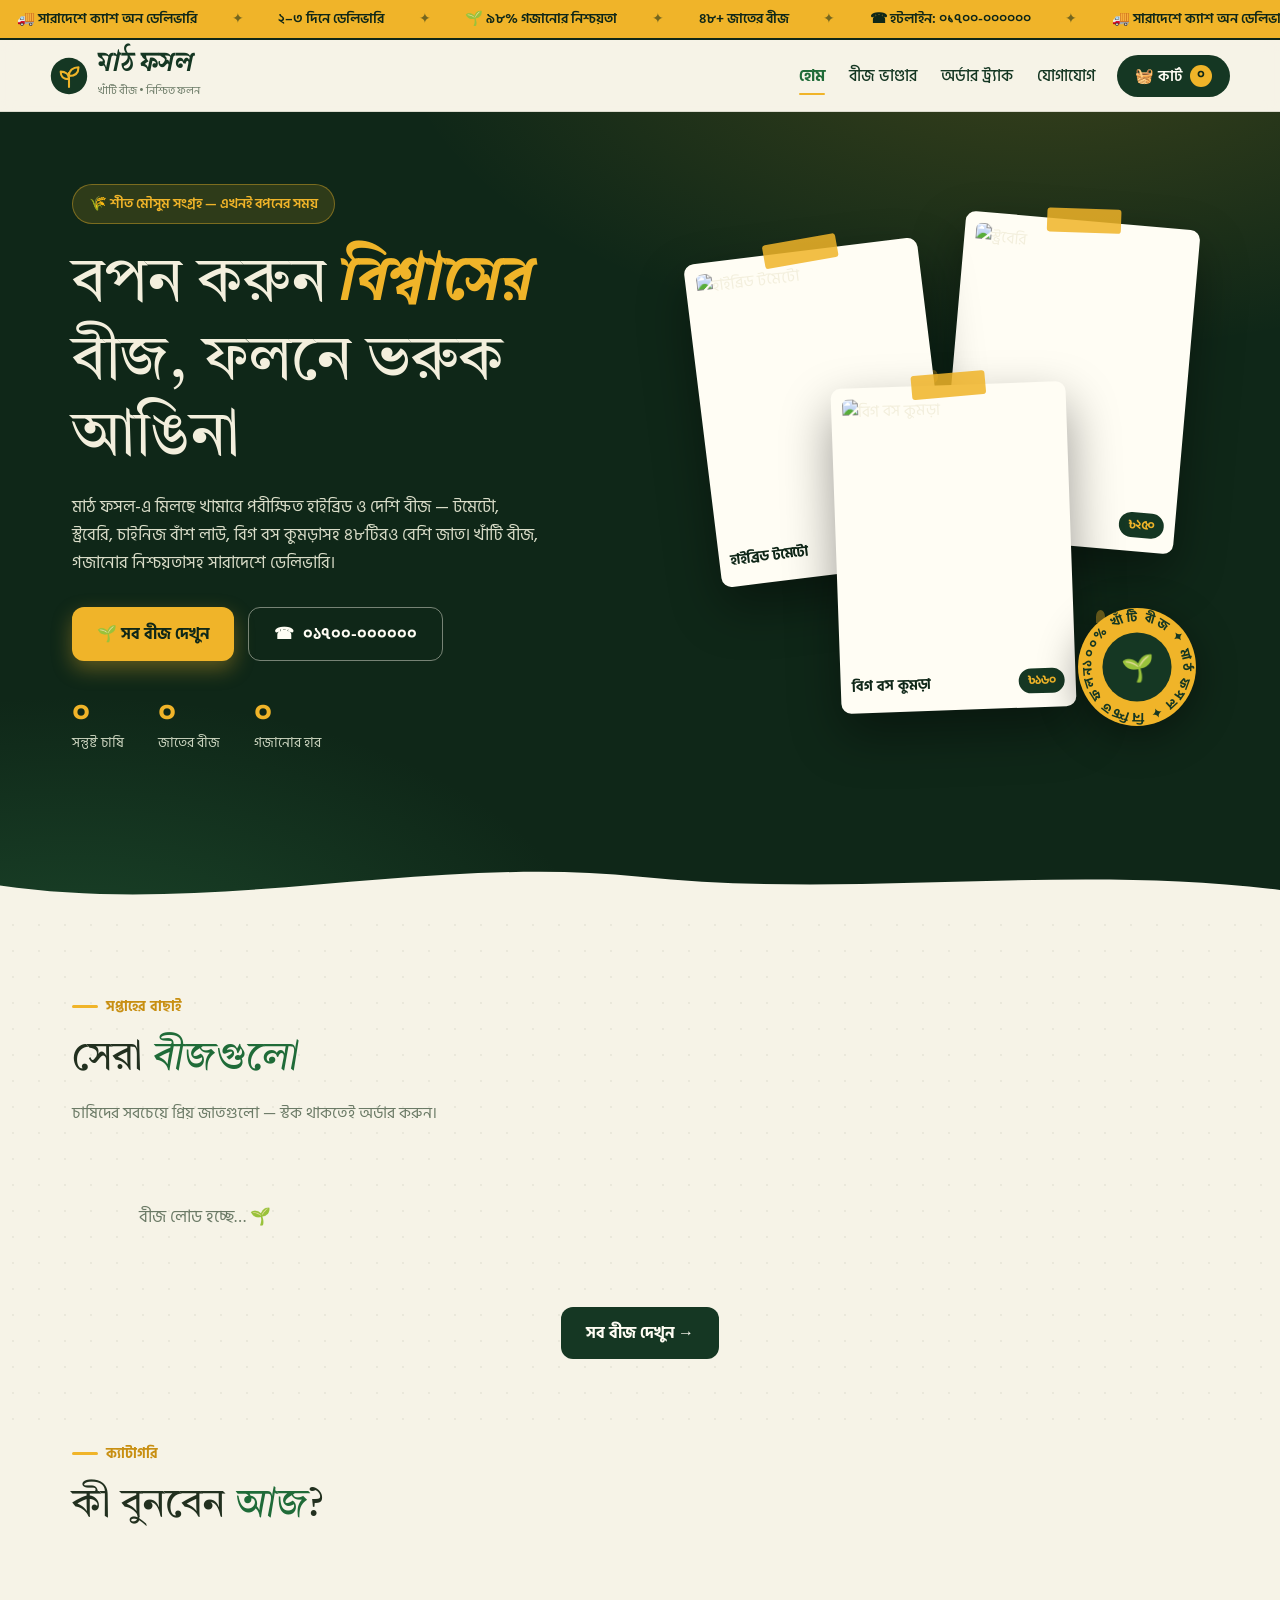
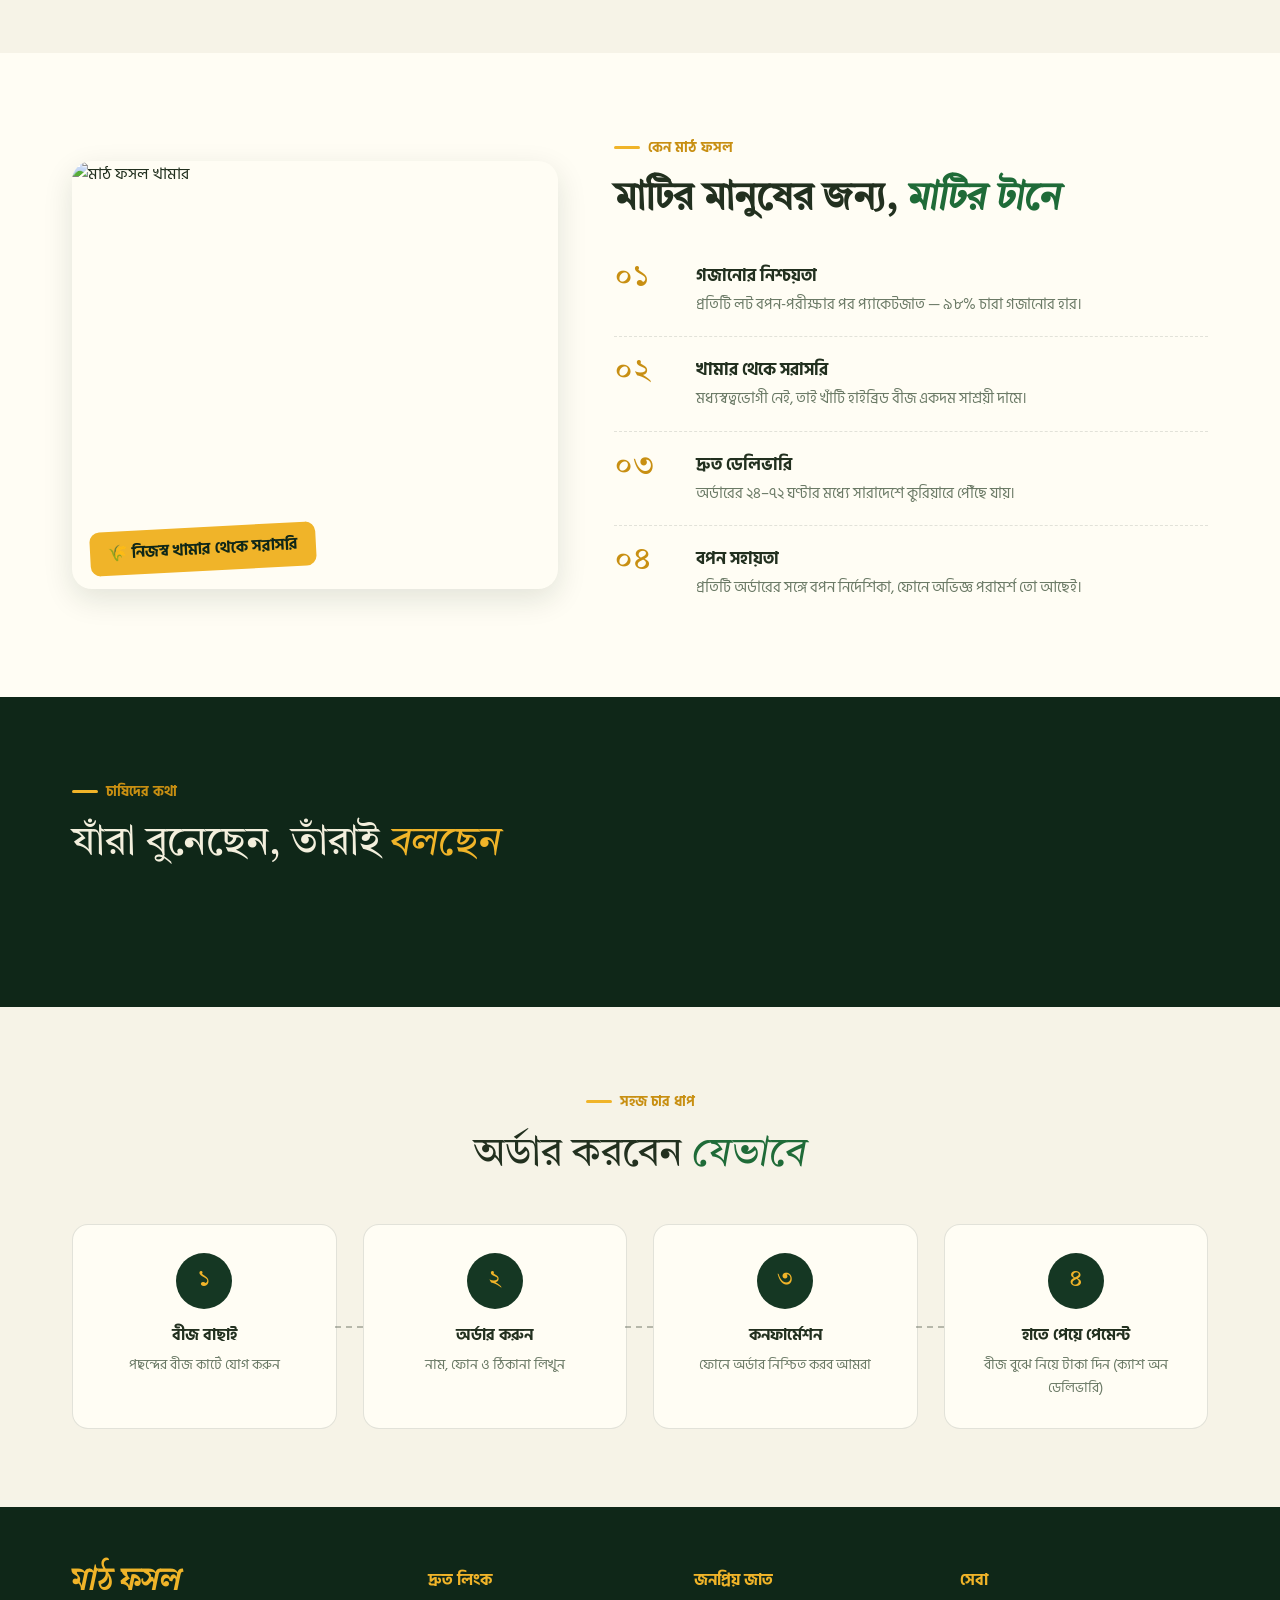
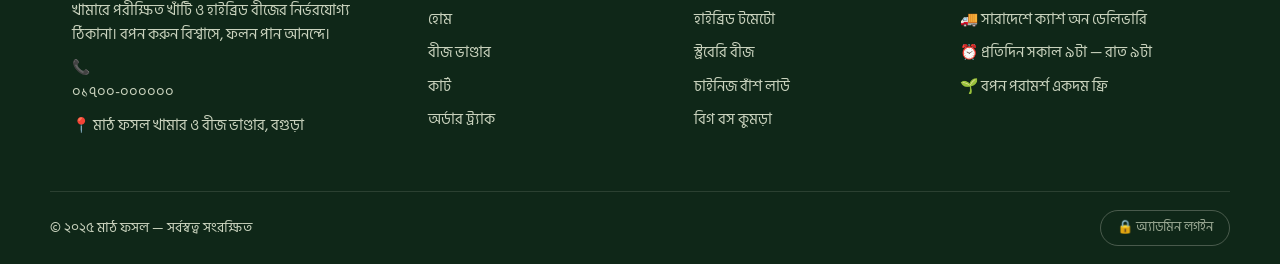
==== commit 5902aecb: "Update print statement from 'Hello' to 'Goodbye'" ====
--- a/index.html
+++ b/index.html
@@ -1,953 +1,140 @@
 <!DOCTYPE html>
 <html lang="bn">
 <head>
-<meta charset="UTF-8">
-<meta name="viewport" content="width=device-width, initial-scale=1.0">
+<meta charset="UTF-8"><meta name="viewport" content="width=device-width,initial-scale=1">
 <title>মাঠ ফসল — খাঁটি ও হাইব্রিড বীজের অনলাইন বাজার</title>
 <meta name="description" content="হাইব্রিড টমেটো, স্ট্রবেরি, চাইনিজ বাঁশ লাউ, বিগ বস কুমড়াসহ পরীক্ষিত বীজ — সারাদেশে ক্যাশ অন ডেলিভারি।">
 <link rel="icon" href="data:image/svg+xml,<svg xmlns='http://www.w3.org/2000/svg' viewBox='0 0 100 100'><text y='.9em' font-size='90'>🌱</text></svg>">
-<link rel="preconnect" href="https://fonts.googleapis.com">
-<link rel="preconnect" href="https://fonts.gstatic.com" crossorigin>
 <link href="https://fonts.googleapis.com/css2?family=Galada&family=Tiro+Bangla:ital@0;1&family=Hind+Siliguri:wght@400;500;600;700&display=swap" rel="stylesheet">
-<style>
-:root{
-  --g950:#0f2718; --g900:#153723; --g700:#1f6b38; --g600:#2a8548; --g500:#3f9d5e;
-  --gold:#f0b429; --gold-d:#c88f12; --soil:#8a5a2b;
-  --paper:#f6f3e7; --cream:#fffdf4; --ink:#22301f; --mut:#6b7a66;
-  --red:#c2452d; --line:rgba(34,48,31,.13);
-  --sh:0 10px 30px rgba(15,39,24,.12);
-}
-*{margin:0;padding:0;box-sizing:border-box}
-html{scroll-behavior:smooth}
-body{font-family:'Hind Siliguri',sans-serif;background:var(--paper);color:var(--ink);line-height:1.65;overflow-x:hidden}
-img{display:block;max-width:100%}
-a{color:inherit;text-decoration:none}
-button{font-family:inherit;cursor:pointer}
-input,select,textarea{font-family:inherit;font-size:1rem;color:var(--ink)}
-::selection{background:var(--gold);color:var(--g950)}
-.wrap{max-width:1180px;margin:0 auto;padding:0 22px}
-.ff-t{font-family:'Tiro Bangla',serif}
-:focus-visible{outline:3px solid var(--gold);outline-offset:2px;border-radius:6px}
-
-/* ---------- ticker ---------- */
-.ticker{background:var(--gold);color:var(--g950);font-weight:600;font-size:.92rem;overflow:hidden;border-bottom:2px solid var(--g950)}
-.tk-track{display:flex;width:max-content;animation:tick 30s linear infinite}
-.ticker:hover .tk-track{animation-play-state:paused}
-.tk-group{display:flex;align-items:center;gap:2.4em;padding:.5em 1.2em .5em 1.2em;white-space:nowrap}
-.tk-group b{opacity:.55;font-weight:400}
-@keyframes tick{to{transform:translateX(-50%)}}
-
-/* ---------- header ---------- */
-header{position:sticky;top:0;z-index:60;background:rgba(246,243,231,.92);backdrop-filter:blur(8px);border-bottom:1px solid var(--line);transition:box-shadow .3s}
-header.sc{box-shadow:0 8px 24px rgba(15,39,24,.12)}
-.hd{display:flex;align-items:center;gap:22px;padding:12px 0}
-.brand{display:flex;align-items:center;gap:10px}
-.brand svg{width:38px;height:38px}
-.brand-t{font-family:'Galada',cursive;font-size:1.7rem;color:var(--g900);line-height:1}
-.brand small{display:block;font-size:.68rem;color:var(--mut);letter-spacing:.5px;margin-top:2px}
-nav.links{display:flex;gap:26px;margin-left:auto;font-weight:500}
-nav.links a{position:relative;padding:4px 0;color:var(--g900)}
-nav.links a::after{content:"";position:absolute;left:0;bottom:-2px;width:0;height:2.5px;background:var(--gold);transition:width .3s;border-radius:2px}
-nav.links a:hover::after{width:100%}
-.hd-tools{display:flex;align-items:center;gap:12px;margin-left:auto}
-nav.links + .hd-tools{margin-left:0}
-.cart-btn{position:relative;display:flex;align-items:center;gap:8px;background:var(--g900);color:var(--cream);border:none;border-radius:50px;padding:10px 20px;font-weight:600;font-size:.95rem;transition:transform .25s,background .25s}
-.cart-btn:hover{background:var(--g700);transform:translateY(-2px)}
-.cart-btn.pop{animation:pop .4s}
-@keyframes pop{50%{transform:scale(1.12)}}
-#cartCount{background:var(--gold);color:var(--g950);border-radius:50%;min-width:22px;height:22px;display:grid;place-items:center;font-size:.8rem;font-weight:700}
-
-/* ---------- buttons ---------- */
-.btn{display:inline-flex;align-items:center;gap:9px;border:none;border-radius:12px;padding:14px 26px;font-weight:700;font-size:1rem;transition:transform .25s,box-shadow .25s,background .25s}
-.btn:active{transform:scale(.97)}
-.btn-gold{background:var(--gold);color:var(--g950);box-shadow:0 8px 20px rgba(240,180,41,.35)}
-.btn-gold:hover{background:#ffc94d;transform:translateY(-3px)}
-.btn-green{background:var(--g900);color:var(--cream)}
-.btn-green:hover{background:var(--g700);transform:translateY(-3px)}
-.btn-ghost{background:transparent;color:var(--cream);border:1.5px solid rgba(246,243,231,.45)}
-.btn-ghost:hover{border-color:var(--gold);color:var(--gold);transform:translateY(-3px)}
-.btn-sm{padding:9px 16px;font-size:.9rem;border-radius:10px}
-
-/* ---------- hero ---------- */
-.hero{position:relative;background:
- radial-gradient(1100px 560px at 82% -12%, rgba(240,180,41,.20), transparent 60%),
- radial-gradient(900px 520px at 6% 112%, rgba(63,157,94,.28), transparent 60%),
- var(--g950);
- color:#f3efdd;overflow:hidden}
-.hero::before{content:"";position:absolute;inset:0;background-image:url("data:image/svg+xml,%3Csvg xmlns='http://www.w3.org/2000/svg' width='140' height='140'%3E%3Cfilter id='n'%3E%3CfeTurbulence baseFrequency='.9' numOctaves='2'/%3E%3C/filter%3E%3Crect width='140' height='140' filter='url(%23n)' opacity='.06'/%3E%3C/svg%3E");pointer-events:none}
-.hero-grid{display:grid;grid-template-columns:1.05fr .95fr;gap:48px;align-items:center;padding:78px 22px 110px;position:relative}
-.hero-kick{display:inline-flex;align-items:center;gap:8px;background:rgba(240,180,41,.14);border:1px solid rgba(240,180,41,.4);color:var(--gold);padding:7px 16px;border-radius:50px;font-size:.9rem;font-weight:600}
-.hero h1{font-family:'Tiro Bangla',serif;font-size:clamp(2.4rem,5.2vw,4rem);line-height:1.22;margin:22px 0 16px;font-weight:400}
-.hero h1 em{font-family:'Galada',cursive;font-style:normal;color:var(--gold)}
-.hero .lead{font-size:1.08rem;color:#d9dcc8;max-width:52ch}
-.hero-cta{display:flex;gap:14px;flex-wrap:wrap;margin:30px 0 38px}
-.hero-stats{display:flex;gap:36px;flex-wrap:wrap}
-.hstat .num{font-size:1.9rem;font-weight:700;color:var(--gold);display:block;line-height:1.1}
-.hstat span{font-size:.88rem;color:#c9d2bd}
-/* polaroid collage */
-.hero-art{position:relative;min-height:520px}
-.pol{position:absolute;width:min(240px,46%);background:var(--cream);padding:11px 11px 14px;border-radius:10px;box-shadow:0 22px 50px rgba(0,0,0,.4);transition:transform .5s cubic-bezier(.2,.9,.3,1.2),box-shadow .5s}
-.pol::before{content:"";position:absolute;top:-12px;left:50%;transform:translateX(-50%) rotate(-3deg);width:74px;height:24px;background:rgba(240,180,41,.85);border-radius:3px}
-.pol img{border-radius:6px;aspect-ratio:4/5;object-fit:cover}
-.pol .cap{display:flex;justify-content:space-between;align-items:center;margin-top:9px;color:var(--g950)}
-.pol .cap b{font-size:.92rem}
-.pol .cap i{font-style:normal;background:var(--g900);color:var(--gold);font-size:.8rem;font-weight:700;padding:2px 9px;border-radius:50px}
-.p1{top:6%;left:2%;transform:rotate(-7deg);z-index:2}
-.p2{top:0;right:4%;transform:rotate(5deg);z-index:1}
-.p3{bottom:2%;left:28%;transform:rotate(-2deg);z-index:3}
-.pol:hover{transform:rotate(0) scale(1.06);z-index:9;box-shadow:0 30px 60px rgba(0,0,0,.5)}
-.spin-badge{position:absolute;bottom:-6px;right:2%;width:128px;height:128px;z-index:5;filter:drop-shadow(0 10px 20px rgba(0,0,0,.4))}
-.spin-badge svg{width:100%;height:100%;animation:spin 16s linear infinite}
-@keyframes spin{to{transform:rotate(360deg)}}
-.sd{position:absolute;width:9px;height:13px;background:var(--gold);border-radius:50% 50% 50% 0;opacity:.45;animation:drift 7s ease-in-out infinite}
-.sd:nth-child(1){top:12%;left:10%;animation-delay:0s}
-.sd:nth-child(2){top:30%;left:46%;width:7px;height:10px;animation-delay:1.2s}
-.sd:nth-child(3){top:64%;left:8%;animation-delay:2.1s}
-.sd:nth-child(4){top:20%;right:12%;animation-delay:.6s}
-.sd:nth-child(5){top:78%;right:20%;width:7px;height:10px;animation-delay:1.7s}
-.sd:nth-child(6){top:50%;left:60%;animation-delay:2.8s}
-@keyframes drift{0%,100%{transform:translateY(0) rotate(20deg)}50%{transform:translateY(-34px) rotate(-30deg);opacity:.85}}
-.wave{display:block;width:100%;margin-top:-2px}
-
-/* ---------- sections ---------- */
-section{padding:84px 0}
-.sec-head{margin-bottom:38px}
-.kicker{color:var(--gold-d);font-weight:700;font-size:.9rem;display:inline-flex;align-items:center;gap:8px}
-.kicker::before{content:"";width:26px;height:3px;background:var(--gold);border-radius:2px}
-.sec-head h2{font-family:'Tiro Bangla',serif;font-size:clamp(1.8rem,3.4vw,2.6rem);font-weight:400;margin-top:8px}
-.sec-head h2 em{font-style:italic;color:var(--g700)}
-.sec-head p{color:var(--mut);max-width:56ch;margin-top:8px}
-
-/* products */
-.products{background-image:radial-gradient(rgba(34,48,31,.06) 1px, transparent 1.6px);background-size:26px 26px}
-.toolbar{display:flex;gap:14px;flex-wrap:wrap;align-items:center;margin-bottom:30px}
-.chips{display:flex;gap:9px;flex-wrap:wrap}
-.chip{background:var(--cream);border:1.5px solid var(--line);border-radius:50px;padding:8px 17px;font-weight:600;font-size:.9rem;transition:all .25s}
-.chip:hover{border-color:var(--g700);transform:translateY(-2px)}
-.chip.on{background:var(--g900);color:var(--gold);border-color:var(--g900)}
-.toolbar .grow{flex:1}
-.toolbar input,.toolbar select{background:var(--cream);border:1.5px solid var(--line);border-radius:50px;padding:9px 18px;font-size:.92rem}
-.toolbar input{width:230px}
-.toolbar input:focus,.toolbar select:focus{border-color:var(--g600);outline:none}
-.grid{display:grid;grid-template-columns:repeat(auto-fill,minmax(245px,1fr));gap:24px}
-.pcard{background:var(--cream);border:1px solid var(--line);border-radius:16px;overflow:hidden;transition:transform .35s,box-shadow .35s;animation:cardIn .55s both}
-@keyframes cardIn{from{opacity:0;transform:translateY(26px)}to{opacity:1;transform:none}}
-.pcard:hover{transform:translateY(-7px);box-shadow:var(--sh)}
-.pimg{position:relative;aspect-ratio:1/1;overflow:hidden;background:#e7e4d5}
-.pimg img{width:100%;height:100%;object-fit:cover;transition:transform .6s}
-.pcard:hover .pimg img{transform:scale(1.08)}
-.pbadge{position:absolute;top:12px;left:12px;display:flex;flex-direction:column;gap:6px}
-.pbadge span{font-size:.74rem;font-weight:700;padding:4px 11px;border-radius:50px;width:max-content}
-.bg-gold{background:var(--gold);color:var(--g950)}
-.bg-green{background:var(--g900);color:var(--cream)}
-.pbody{padding:16px 17px 18px}
-.pcat{font-size:.8rem;font-weight:600;color:var(--gold-d)}
-.pbody h3{font-size:1.08rem;line-height:1.35;margin:5px 0 4px}
-.pdesc{font-size:.86rem;color:var(--mut);display:-webkit-box;-webkit-line-clamp:2;-webkit-box-orient:vertical;overflow:hidden;min-height:2.7em}
-.prow{display:flex;justify-content:space-between;align-items:center;margin:11px 0 13px;font-size:.85rem}
-.rate{color:var(--gold-d);font-weight:700}
-.stock-ok{color:var(--g600);font-weight:600}
-.stock-low{color:var(--red);font-weight:700}
-.pfoot{display:flex;justify-content:space-between;align-items:center;gap:10px;border-top:1px dashed var(--line);padding-top:13px}
-.price{font-weight:700;font-size:1.15rem;color:var(--g900)}
-.price s{font-weight:400;font-size:.85rem;color:var(--mut);margin-left:6px}
-.addbtn{background:var(--g900);color:var(--cream);border:none;border-radius:10px;padding:9px 15px;font-weight:700;font-size:.88rem;transition:all .25s;white-space:nowrap}
-.addbtn:hover:not(:disabled){background:var(--gold);color:var(--g950);transform:translateY(-2px)}
-.addbtn:disabled{background:#c9cec2;cursor:not-allowed}
-.empty-msg{text-align:center;padding:60px 20px;color:var(--mut);font-size:1.1rem;display:none}
-
-/* story */
-.story-grid{display:grid;grid-template-columns:.9fr 1.1fr;gap:60px;align-items:center}
-.story-img{position:relative;border-radius:20px;overflow:hidden;box-shadow:var(--sh)}
-.story-img img{aspect-ratio:5/4.4;object-fit:cover;width:100%;animation:kb 15s ease-in-out infinite alternate}
-@keyframes kb{from{transform:scale(1)}to{transform:scale(1.1)}}
-.story-sticker{position:absolute;bottom:18px;left:18px;background:var(--gold);color:var(--g950);font-weight:700;padding:9px 18px;border-radius:10px;transform:rotate(-3deg);box-shadow:0 8px 20px rgba(0,0,0,.25)}
-.feat{display:grid;grid-template-columns:66px 1fr;gap:18px;padding:20px 0;border-bottom:1px dashed var(--line)}
-.feat:last-child{border:none}
-.feat .fnum{font-family:'Tiro Bangla',serif;font-size:2.1rem;color:var(--gold-d);line-height:1}
-.feat h4{font-size:1.08rem;margin-bottom:3px}
-.feat p{font-size:.93rem;color:var(--mut)}
-
-/* testimonials */
-.voices{background:var(--g950);color:#f3efdd;overflow:hidden}
-.voices .sec-head h2{color:#f3efdd}
-.voices .sec-head h2 em{color:var(--gold)}
-.tm-wrap{overflow:hidden;mask-image:linear-gradient(90deg,transparent,#000 8%,#000 92%,transparent)}
-.tm-track{display:flex;width:max-content;animation:tick 46s linear infinite}
-.tm-track:hover{animation-play-state:paused}
-.tm-group{display:flex;gap:22px;padding:8px 11px}
-.tq{width:330px;flex-shrink:0;background:rgba(246,243,231,.06);border:1px solid rgba(246,243,231,.14);border-radius:16px;padding:24px;transition:transform .3s,border-color .3s}
-.tq:hover{transform:translateY(-5px);border-color:var(--gold)}
-.tq .stars{color:var(--gold);letter-spacing:3px}
-.tq p{margin:10px 0 16px;font-size:.95rem;color:#e2e5d2}
-.tq b{font-size:.95rem;color:var(--gold)}
-.tq small{display:block;color:#9aa893;font-size:.8rem}
-
-/* steps */
-.steps-row{display:grid;grid-template-columns:repeat(4,1fr);gap:26px;margin-top:14px}
-.step{position:relative;background:var(--cream);border:1px solid var(--line);border-radius:16px;padding:28px 22px;text-align:center;transition:transform .3s,box-shadow .3s}
-.step:hover{transform:translateY(-6px);box-shadow:var(--sh)}
-.step:not(:last-child)::after{content:"";position:absolute;top:50%;right:-27px;width:28px;border-top:2.5px dashed rgba(34,48,31,.3)}
-.step .sn{width:58px;height:58px;margin:0 auto 14px;background:var(--g900);color:var(--gold);border-radius:50%;display:grid;place-items:center;font-family:'Tiro Bangla',serif;font-size:1.6rem}
-.step h4{margin-bottom:5px}
-.step p{font-size:.88rem;color:var(--mut)}
-
-/* footer */
-footer{background:var(--g950);color:#c9d2bd;padding:64px 0 0}
-.f-grid{display:grid;grid-template-columns:1.4fr 1fr 1fr 1.1fr;gap:40px;padding-bottom:48px}
-.f-grid h5{color:var(--gold);font-size:1rem;margin-bottom:16px}
-.f-grid a,.f-grid p{font-size:.92rem;display:block;margin-bottom:9px;transition:color .25s}
-.f-grid a:hover{color:var(--gold)}
-.f-brand .brand-t{color:var(--gold);font-size:2rem}
-.f-bottom{border-top:1px solid rgba(246,243,231,.12);padding:18px 0;display:flex;justify-content:space-between;align-items:center;flex-wrap:wrap;gap:10px;font-size:.88rem}
-.adm-link{background:none;border:1px solid rgba(246,243,231,.25);color:#9aa893;border-radius:50px;padding:6px 16px;font-size:.82rem;transition:all .25s}
-.adm-link:hover{color:var(--gold);border-color:var(--gold)}
-
-/* ---------- drawer / modals / toast ---------- */
-#scrim{position:fixed;inset:0;background:rgba(15,39,24,.55);backdrop-filter:blur(3px);opacity:0;pointer-events:none;transition:opacity .35s;z-index:90}
-#scrim.on{opacity:1;pointer-events:auto}
-#cartDrawer{position:fixed;top:0;right:0;height:100dvh;width:min(430px,100%);background:var(--paper);z-index:100;transform:translateX(105%);transition:transform .45s cubic-bezier(.2,.8,.25,1);display:flex;flex-direction:column;box-shadow:-20px 0 60px rgba(0,0,0,.25)}
-#cartDrawer.open{transform:none}
-.dr-hd{display:flex;justify-content:space-between;align-items:center;padding:20px 24px;border-bottom:1px solid var(--line);background:var(--cream)}
-.dr-hd h3{font-family:'Tiro Bangla',serif;font-size:1.3rem}
-.x{background:none;border:none;font-size:1.5rem;line-height:1;color:var(--mut);transition:transform .3s}
-.x:hover{transform:rotate(90deg);color:var(--red)}
-.dr-body{flex:1;overflow-y:auto;padding:20px 24px}
-.citem{display:grid;grid-template-columns:64px 1fr auto;gap:13px;padding:14px 0;border-bottom:1px dashed var(--line);align-items:center;animation:cardIn .4s both}
-.citem img{width:64px;height:64px;border-radius:10px;object-fit:cover}
-.citem h4{font-size:.94rem;line-height:1.3}
-.citem .cp{color:var(--g700);font-weight:700;font-size:.9rem}
-.qty{display:flex;align-items:center;gap:9px;margin-top:7px}
-.qty button{width:26px;height:26px;border-radius:8px;border:1.5px solid var(--line);background:var(--cream);font-weight:700;transition:all .2s}
-.qty button:hover{background:var(--g900);color:var(--cream);border-color:var(--g900)}
-.cdel{background:none;border:none;color:var(--mut);font-size:1.1rem}
-.cdel:hover{color:var(--red)}
-.cart-empty{text-align:center;padding:60px 10px;color:var(--mut)}
-.cart-empty .big{font-size:3rem}
-.dr-ft{border-top:1px solid var(--line);background:var(--cream);padding:18px 24px}
-.trow{display:flex;justify-content:space-between;font-size:.95rem;margin-bottom:6px}
-.trow.total{font-weight:700;font-size:1.15rem;color:var(--g900);border-top:1px dashed var(--line);padding-top:9px;margin-top:9px}
-.deliv-pick{display:flex;gap:10px;margin:10px 0 14px;font-size:.86rem}
-.deliv-pick label{flex:1;border:1.5px solid var(--line);border-radius:10px;padding:8px 10px;cursor:pointer;transition:all .2s;text-align:center}
-.deliv-pick input{display:none}
-.deliv-pick input:checked+span{color:var(--g700);font-weight:700}
-.deliv-pick label:has(input:checked){border-color:var(--g700);background:#eef4e8}
-.field{margin-bottom:14px}
-.field label{display:block;font-weight:600;font-size:.88rem;margin-bottom:5px}
-.field input,.field textarea,.field select{width:100%;border:1.5px solid var(--line);border-radius:11px;padding:11px 14px;background:#fff;transition:border-color .25s}
-.field input:focus,.field textarea:focus,.field select:focus{border-color:var(--g600);outline:none}
-.field.bad input,.field.bad textarea{border-color:var(--red);animation:shake .4s}
-@keyframes shake{25%{transform:translateX(-5px)}75%{transform:translateX(5px)}}
-.pay-opt{display:flex;gap:10px}
-.pay-opt label{flex:1;border:1.5px solid var(--line);border-radius:11px;padding:11px;cursor:pointer;font-size:.88rem;text-align:center;transition:all .2s}
-.pay-opt input{display:none}
-.pay-opt label:has(input:checked){border-color:var(--g700);background:#eef4e8;font-weight:700}
-.linkish{background:none;border:none;color:var(--g700);font-weight:600;text-decoration:underline;margin-bottom:12px}
-.modal{position:fixed;inset:0;display:grid;place-items:center;z-index:120;background:rgba(15,39,24,.6);backdrop-filter:blur(4px);opacity:0;pointer-events:none;transition:opacity .3s}
-.modal.on{opacity:1;pointer-events:auto}
-.modal-card{background:var(--paper);border-radius:20px;padding:38px 34px;width:min(420px,92%);text-align:center;transform:scale(.88);transition:transform .35s cubic-bezier(.2,.9,.3,1.3)}
-.modal.on .modal-card{transform:scale(1)}
-.ok-badge{width:86px;height:86px;margin:0 auto 18px;background:var(--g600);border-radius:50%;display:grid;place-items:center;font-size:2.4rem;color:#fff;animation:okIn .6s cubic-bezier(.2,.9,.3,1.4)}
-@keyframes okIn{from{transform:scale(0) rotate(-40deg)}to{transform:scale(1)}}
-.modal-card h3{font-family:'Tiro Bangla',serif;font-size:1.6rem;margin-bottom:8px}
-.modal-card p{color:var(--mut);font-size:.95rem}
-.modal-card .oid{display:inline-block;background:var(--gold);color:var(--g950);font-weight:700;border-radius:9px;padding:6px 16px;margin:14px 0;font-size:1.05rem;letter-spacing:.5px}
-#toasts{position:fixed;bottom:24px;left:50%;transform:translateX(-50%);z-index:200;display:flex;flex-direction:column;gap:10px;align-items:center;width:max-content;max-width:92%}
-.toast{background:var(--g950);color:var(--cream);border-left:5px solid var(--gold);padding:13px 22px;border-radius:11px;font-size:.94rem;box-shadow:0 14px 34px rgba(0,0,0,.3);animation:tIn .4s cubic-bezier(.2,.9,.3,1.3)}
-.toast.err{border-left-color:var(--red)}
-@keyframes tIn{from{opacity:0;transform:translateY(24px) scale(.9)}}
-.fly{position:fixed;z-index:300;width:60px;height:60px;border-radius:12px;object-fit:cover;pointer-events:none;transition:all .75s cubic-bezier(.3,.7,.4,1)}
-
-/* ---------- admin ---------- */
-#admin{position:fixed;inset:0;z-index:150;background:var(--paper);overflow-y:auto;display:none}
-#admin.open{display:block}
-.adm-top{position:sticky;top:0;background:var(--g950);color:var(--cream);padding:14px 26px;display:flex;align-items:center;gap:16px;flex-wrap:wrap;z-index:5}
-.adm-top .brand-t{color:var(--gold);font-size:1.4rem}
-.adm-top .tag{background:var(--gold);color:var(--g950);font-size:.76rem;font-weight:700;padding:3px 12px;border-radius:50px}
-.adm-top .sp{flex:1}
-.atabs{display:flex;gap:10px;flex-wrap:wrap;margin:28px 0 24px}
-.atab{border:1.5px solid var(--line);background:var(--cream);border-radius:11px;padding:10px 20px;font-weight:600;transition:all .25s}
-.atab.on{background:var(--g900);color:var(--gold);border-color:var(--g900)}
-.tsec{display:none;padding-bottom:70px}
-.tsec.on{display:block;animation:cardIn .4s both}
-.stat-row{display:grid;grid-template-columns:repeat(auto-fit,minmax(200px,1fr));gap:18px;margin-bottom:34px}
-.stat{background:var(--cream);border:1px solid var(--line);border-radius:15px;padding:22px;position:relative;overflow:hidden}
-.stat::after{content:"";position:absolute;top:-24px;right:-24px;width:70px;height:70px;border-radius:50%;background:rgba(240,180,41,.25)}
-.stat .sv{font-size:1.8rem;font-weight:700;color:var(--g900)}
-.stat .sl{font-size:.88rem;color:var(--mut)}
-.adm-table{width:100%;border-collapse:collapse;background:var(--cream);border-radius:14px;overflow:hidden;border:1px solid var(--line)}
-.adm-table th{background:var(--g900);color:var(--cream);text-align:left;padding:12px 15px;font-size:.88rem;font-weight:600}
-.adm-table td{padding:11px 15px;border-top:1px solid var(--line);font-size:.92rem;vertical-align:middle}
-.adm-table img{width:48px;height:48px;border-radius:9px;object-fit:cover}
-.mini-btn{border:none;border-radius:8px;padding:6px 12px;font-size:.82rem;font-weight:600;margin-right:6px;transition:transform .2s}
-.mini-btn:hover{transform:translateY(-2px)}
-.mb-e{background:#fdf0d3;color:#8a5a00}
-.mb-d{background:#fde0da;color:var(--red)}
-.panel{background:var(--cream);border:1px solid var(--line);border-radius:16px;padding:26px;margin-bottom:26px}
-.form-grid{display:grid;grid-template-columns:1fr 1fr;gap:14px}
-.form-grid .full{grid-column:1/-1}
-.ocard{background:var(--cream);border:1px solid var(--line);border-radius:14px;padding:18px 20px;margin-bottom:14px;animation:cardIn .4s both}
-.ohead{display:flex;justify-content:space-between;align-items:center;flex-wrap:wrap;gap:8px;margin-bottom:9px}
-.os{font-size:.78rem;font-weight:700;padding:4px 13px;border-radius:50px}
-.os-pending{background:#fdf0d3;color:#8a5a00}
-.os-confirmed{background:#dbeafe;color:#1e40af}
-.os-shipped{background:#e6e0f6;color:#5b3fa8}
-.os-delivered{background:#d9f0dd;color:#1f6b38}
-.os-cancelled{background:#fde0da;color:var(--red)}
-.ocard select{border:1.5px solid var(--line);border-radius:9px;padding:7px 11px;background:#fff}
-.oitems{font-size:.88rem;color:var(--mut);background:var(--paper);border-radius:9px;padding:9px 13px;margin:9px 0}
-.tbl-scroll{overflow-x:auto}
-.hint{font-size:.83rem;color:var(--mut);margin-top:5px}
-.hidden{display:none!important}
-
-/* reveal */
-.rv{opacity:0;transform:translateY(26px);transition:opacity .7s ease,transform .7s ease}
-.rv.on{opacity:1;transform:none}
-
-@media(max-width:960px){
- .hero-grid{grid-template-columns:1fr;padding:56px 22px 90px}
- .hero-art{min-height:430px;max-width:480px;margin:0 auto;width:100%}
- .story-grid{grid-template-columns:1fr;gap:36px}
- .steps-row{grid-template-columns:repeat(2,1fr)}
- .step::after{display:none}
- .f-grid{grid-template-columns:1fr 1fr}
- nav.links{display:none}
-}
-@media(max-width:620px){
- .form-grid{grid-template-columns:1fr}
- .toolbar input{width:100%}
- .f-grid{grid-template-columns:1fr}
- .steps-row{grid-template-columns:1fr}
-}
-@media(prefers-reduced-motion:reduce){
- *,*::before,*::after{animation-duration:.01ms!important;transition-duration:.01ms!important}
-}
-</style>
+<link rel="stylesheet" href="css/style.css">
 </head>
 <body>
 
-<!-- টিকার -->
-<div class="ticker"><div class="tk-track" id="tkTrack"></div></div>
+<div class="ticker"><div class="tk-track">
+ <div class="tk-group"><span>🚚 সারাদেশে ক্যাশ অন ডেলিভারি</span><b>✦</b><span>২–৩ দিনে ডেলিভারি</span><b>✦</b><span>🌱 ৯৮% গজানোর নিশ্চয়তা</span><b>✦</b><span>৪৮+ জাতের বীজ</span><b>✦</b><span>☎ হটলাইন: <span data-phone>০১৭০০-০০০০০০</span></span><b>✦</b></div>
+ <div class="tk-group" aria-hidden="true"><span>🚚 সারাদেশে ক্যাশ অন ডেলিভারি</span><b>✦</b><span>২–৩ দিনে ডেলিভারি</span><b>✦</b><span>🌱 ৯৮% গজানোর নিশ্চয়তা</span><b>✦</b><span>৪৮+ জাতের বীজ</span><b>✦</b><span>☎ হটলাইন: <span data-phone>০১৭০০-০০০০০০</span></span><b>✦</b></div>
+</div></div>
 
-<!-- হেডার -->
-<header id="hdr">
-  <div class="wrap hd">
-    <a class="brand" href="#home">
-      <svg viewBox="0 0 48 48" fill="none"><circle cx="24" cy="24" r="23" fill="#153723"/><path d="M24 38V20M24 24c0-7 5-11 12-11 0 8-5 11-12 11zm0 4c0-6-4.5-9.5-10.5-9.5 0 7 4.5 9.5 10.5 9.5z" stroke="#f0b429" stroke-width="2.6" stroke-linecap="round" stroke-linejoin="round"/></svg>
-      <span><span class="brand-t">মাঠ ফসল</span><small>খাঁটি বীজ • নিশ্চিত ফলন</small></span>
-    </a>
-    <nav class="links">
-      <a href="#products">বীজসমূহ</a>
-      <a href="#story">আমাদের কথা</a>
-      <a href="#steps">অর্ডার প্রক্রিয়া</a>
-      <a href="#contact">যোগাযোগ</a>
-    </nav>
-    <div class="hd-tools">
-      <button class="cart-btn" id="cartBtn">🧺 কার্ট <span id="cartCount">০</span></button>
-    </div>
+<header id="hdr"><div class="wrap hd">
+ <a class="brand" href="index.html">
+  <svg viewBox="0 0 48 48" fill="none"><circle cx="24" cy="24" r="23" fill="#153723"/><path d="M24 38V20M24 24c0-7 5-11 12-11 0 8-5 11-12 11zm0 4c0-6-4.5-9.5-10.5-9.5 0 7 4.5 9.5 10.5 9.5z" stroke="#f0b429" stroke-width="2.6" stroke-linecap="round" stroke-linejoin="round"/></svg>
+  <span><span class="brand-t">মাঠ ফসল</span><small>খাঁটি বীজ • নিশ্চিত ফলন</small></span>
+ </a>
+ <nav class="links" id="navLinks">
+  <a href="index.html">হোম</a><a href="shop.html">বীজ ভাণ্ডার</a><a href="track-order.html">অর্ডার ট্র্যাক</a><a href="#contact">যোগাযোগ</a>
+ </nav>
+ <div class="hd-tools">
+  <a class="cart-btn" href="cart.html">🧺 কার্ট <span id="cartCount">০</span></a>
+  <button class="burger" id="burger" aria-label="মেনু">☰</button>
+ </div>
+</div></header>
+
+<section class="hero" style="padding:0">
+ <div class="wrap hero-grid">
+  <div>
+   <span class="hero-kick">🌾 শীত মৌসুম সংগ্রহ — এখনই বপনের সময়</span>
+   <h1>বপন করুন <em>বিশ্বাসের</em> বীজ, ফলনে ভরুক আঙিনা</h1>
+   <p class="lead">মাঠ ফসল-এ মিলছে খামারে পরীক্ষিত হাইব্রিড ও দেশি বীজ — টমেটো, স্ট্রবেরি, চাইনিজ বাঁশ লাউ, বিগ বস কুমড়াসহ ৪৮টিরও বেশি জাত। খাঁটি বীজ, গজানোর নিশ্চয়তাসহ সারাদেশে ডেলিভারি।</p>
+   <div class="hero-cta">
+    <a href="shop.html" class="btn btn-gold">🌱 সব বীজ দেখুন</a>
+    <a href="tel:01700000000" class="btn btn-ghost" data-tel>☎ <span data-phone>০১৭০০-০০০০০০</span></a>
+   </div>
+   <div class="hero-stats">
+    <div class="hstat"><span class="num" data-n="12000" data-suf="+">০</span><span>সন্তুষ্ট চাষি</span></div>
+    <div class="hstat"><span class="num" data-n="48" data-suf="+">০</span><span>জাতের বীজ</span></div>
+    <div class="hstat"><span class="num" data-n="98" data-suf="%">০</span><span>গজানোর হার</span></div>
+   </div>
   </div>
-</header>
-
-<!-- হিরো -->
-<section class="hero" id="home" style="padding:0">
-  <div class="wrap hero-grid">
-    <div>
-      <span class="hero-kick">🌾 শীত মৌসুম সংগ্রহ — এখনই বপনের সময়</span>
-      <h1>বপন করুন <em>বিশ্বাসের</em> বীজ, ফলনে ভরুক আঙিনা</h1>
-      <p class="lead">মাঠ ফসল-এ মিলছে খামারে পরীক্ষিত হাইব্রিড ও দেশি বীজ — টমেটো, স্ট্রবেরি, চাইনিজ বাঁশ লাউ, বিগ বস কুমড়াসহ ৪৮টিরও বেশি জাত। খাঁটি বীজ, গজানোর নিশ্চয়তাসহ সারাদেশে ডেলিভারি।</p>
-      <div class="hero-cta">
-        <a href="#products" class="btn btn-gold">🌱 এখনই বীজ দেখুন</a>
-        <a href="tel:01700000000" class="btn btn-ghost" data-tel>☎ <span data-phone>০১৭০০-০০০০০০</span></a>
-      </div>
-      <div class="hero-stats">
-        <div class="hstat"><span class="num" data-n="12000" data-suf="+">০</span><span>সন্তুষ্ট চাষি</span></div>
-        <div class="hstat"><span class="num" data-n="48" data-suf="+">০</span><span>জাতের বীজ</span></div>
-        <div class="hstat"><span class="num" data-n="98" data-suf="%">০</span><span>গজানোর হার</span></div>
-      </div>
-    </div>
-    <div class="hero-art">
-      <span class="sd"></span><span class="sd"></span><span class="sd"></span><span class="sd"></span><span class="sd"></span><span class="sd"></span>
-      <div class="pol p1"><img src="https://picsum.photos/seed/hybrid-tomato-packet/420/520" alt="হাইব্রিড টমেটো বীজ"><div class="cap"><b>হাইব্রিড টমেটো</b><i>৳১২০</i></div></div>
-      <div class="pol p2"><img src="https://picsum.photos/seed/strawberry-seed-packet/420/520" alt="স্ট্রবেরি বীজ"><div class="cap"><b>স্ট্রবেরি</b><i>৳২৫০</i></div></div>
-      <div class="pol p3"><img src="https://picsum.photos/seed/big-boss-pumpkin-packet/420/520" alt="বিগ বস কুমড়া বীজ"><div class="cap"><b>বিগ বস কুমড়া</b><i>৳১৬০</i></div></div>
-      <div class="spin-badge" aria-hidden="true">
-        <svg viewBox="0 0 120 120">
-          <defs><path id="circ" d="M60,60 m-45,0 a45,45 0 1,1 90,0 a45,45 0 1,1 -90,0"/></defs>
-          <circle cx="60" cy="60" r="58" fill="#f0b429"/>
-          <circle cx="60" cy="60" r="34" fill="#153723"/>
-          <text fill="#153723" font-size="12.5" font-weight="bold" letter-spacing="1.5"><textPath href="#circ">১০০% খাঁটি বীজ ✦ মাঠ ফসল ✦ নিশ্চিত ফলন ✦</textPath></text>
-          <text x="60" y="70" text-anchor="middle" font-size="26">🌱</text>
-        </svg>
-      </div>
-    </div>
+  <div class="hero-art">
+   <span class="sd" style="top:12%;left:10%"></span><span class="sd" style="top:30%;left:46%;animation-delay:1.2s"></span><span class="sd" style="top:64%;left:8%;animation-delay:2.1s"></span><span class="sd" style="top:20%;right:12%;animation-delay:.6s"></span><span class="sd" style="top:78%;right:20%;animation-delay:1.7s"></span>
+   <div class="pol p1"><img src="https://picsum.photos/seed/hybrid-tomato-packet/420/520" alt="হাইব্রিড টমেটো"><div class="cap"><b>হাইব্রিড টমেটো</b><i>৳১২০</i></div></div>
+   <div class="pol p2"><img src="https://picsum.photos/seed/strawberry-seed-packet/420/520" alt="স্ট্রবেরি"><div class="cap"><b>স্ট্রবেরি</b><i>৳২৫০</i></div></div>
+   <div class="pol p3"><img src="https://picsum.photos/seed/big-boss-pumpkin-packet/420/520" alt="বিগ বস কুমড়া"><div class="cap"><b>বিগ বস কুমড়া</b><i>৳১৬০</i></div></div>
+   <div class="spin-badge" aria-hidden="true">
+    <svg viewBox="0 0 120 120"><defs><path id="circ" d="M60,60 m-45,0 a45,45 0 1,1 90,0 a45,45 0 1,1 -90,0"/></defs>
+    <circle cx="60" cy="60" r="58" fill="#f0b429"/><circle cx="60" cy="60" r="34" fill="#153723"/>
+    <text fill="#153723" font-size="12.5" font-weight="bold" letter-spacing="1.5"><textPath href="#circ">১০০% খাঁটি বীজ ✦ মাঠ ফসল ✦ নিশ্চিত ফলন ✦</textPath></text>
+    <text x="60" y="70" text-anchor="middle" font-size="26">🌱</text></svg>
+   </div>
   </div>
-  <svg class="wave" viewBox="0 0 1440 70" preserveAspectRatio="none"><path d="M0,40 C240,75 480,5 720,30 C960,55 1200,15 1440,45 L1440,70 L0,70 Z" fill="#f6f3e7"/></svg>
+ </div>
+ <svg class="wave" viewBox="0 0 1440 70" preserveAspectRatio="none"><path d="M0,40 C240,75 480,5 720,30 C960,55 1200,15 1440,45 L1440,70 L0,70 Z" fill="#f6f3e7"/></svg>
 </section>
 
-<!-- পণ্য -->
-<section class="products" id="products">
-  <div class="wrap">
-    <div class="sec-head rv">
-      <span class="kicker">আমাদের সংগ্রহ</span>
-      <h2>বীজ ও জাত <em>নির্বাচন</em> করুন</h2>
-      <p>প্রতিটি প্যাকেট বপন-পরীক্ষিত লট থেকে। পছন্দের জাতটি বেছে নিয়ে কার্টে যোগ করুন।</p>
-    </div>
-    <div class="toolbar rv">
-      <div class="chips" id="chips"></div>
-      <div class="grow"></div>
-      <input id="q" type="search" placeholder="🔍 বীজ খুঁজুন…">
-      <select id="sort">
-        <option value="pop">জনপ্রিয়তা</option>
-        <option value="low">দাম: কম → বেশি</option>
-        <option value="high">দাম: বেশি → কম</option>
-      </select>
-    </div>
-    <div class="grid" id="grid"></div>
-    <div class="empty-msg" id="emptyMsg">🌾 দুঃখিত, এই ক্যাটাগরিতে এখন কোনো বীজ নেই।</div>
+<section class="products-band">
+ <div class="wrap">
+  <div class="sec-head">
+   <span class="kicker">সপ্তাহের বাছাই</span>
+   <h2>সেরা <em>বীজগুলো</em></h2>
+   <p>চাষিদের সবচেয়ে প্রিয় জাতগুলো — স্টক থাকতেই অর্ডার করুন।</p>
   </div>
+  <div class="grid" id="featGrid"><p class="loading">বীজ লোড হচ্ছে… 🌱</p></div>
+  <div style="text-align:center;margin-top:36px"><a href="shop.html" class="btn btn-green">সব বীজ দেখুন →</a></div>
+ </div>
 </section>
 
-<!-- আমাদের কথা -->
-<section id="story">
-  <div class="wrap story-grid">
-    <div class="story-img rv">
-      <img src="https://picsum.photos/seed/green-farm-bangladesh/900/760" alt="মাঠ ফসল খামার">
-      <div class="story-sticker">🌾 নিজস্ব খামার থেকে সরাসরি</div>
-    </div>
-    <div class="rv">
-      <span class="kicker">কেন মাঠ ফসল</span>
-      <h2 class="ff-t" style="font-size:clamp(1.8rem,3.4vw,2.5rem);margin:8px 0 14px">মাটির মানুষের জন্য, <em style="color:var(--g700)">মাটির টানে</em></h2>
-      <div class="feat"><div class="fnum">০১</div><div><h4>গজানোর নিশ্চয়তা</h4><p>প্রতিটি লট বপন-পরীক্ষার পর প্যাকেটজাত — ৯৮% চারা গজানোর হার।</p></div></div>
-      <div class="feat"><div class="fnum">০২</div><div><h4>খামার থেকে সরাসরি</h4><p>মধ্যস্বত্বভোগী নেই, তাই খাঁটি হাইব্রিড বীজ একদম সাশ্রয়ী দামে।</p></div></div>
-      <div class="feat"><div class="fnum">০৩</div><div><h4>দ্রুত ডেলিভারি</h4><p>অর্ডারের ২৪–৭২ ঘণ্টার মধ্যে সারাদেশে কুরিয়ারে পৌঁছে যায়।</p></div></div>
-      <div class="feat"><div class="fnum">০৪</div><div><h4>বপন সহায়তা</h4><p>প্রতিটি অর্ডারের সঙ্গে বপন নির্দেশিকা, আর ফোনে অভিজ্ঞ পরামর্শ তো আছেই।</p></div></div>
-    </div>
-  </div>
+<section style="padding-top:0">
+ <div class="wrap">
+  <div class="sec-head"><span class="kicker">ক্যাটাগরি</span><h2>কী বুনবেন <em>আজ</em>?</h2></div>
+  <div class="cat-strip" id="catStrip"></div>
+ </div>
 </section>
 
-<!-- মতামত -->
-<section class="voices" id="voices">
-  <div class="wrap sec-head rv">
-    <span class="kicker">চাষিদের কথা</span>
-    <h2>যাঁরা বুনেছেন, তাঁরাই <em>বলছেন</em></h2>
+<section id="story" style="background:var(--cream)">
+ <div class="wrap story-grid">
+  <div class="story-img">
+   <img src="https://picsum.photos/seed/green-farm-bangladesh/900/760" alt="মাঠ ফসল খামার">
+   <div class="story-sticker">🌾 নিজস্ব খামার থেকে সরাসরি</div>
   </div>
-  <div class="tm-wrap"><div class="tm-track" id="tmTrack"></div></div>
+  <div>
+   <span class="kicker">কেন মাঠ ফসল</span>
+   <h2 class="ff-t" style="font-size:clamp(1.7rem,3.2vw,2.4rem);margin:8px 0 12px">মাটির মানুষের জন্য, <em style="color:var(--g700)">মাটির টানে</em></h2>
+   <div class="feat"><div class="fnum">০১</div><div><h4>গজানোর নিশ্চয়তা</h4><p>প্রতিটি লট বপন-পরীক্ষার পর প্যাকেটজাত — ৯৮% চারা গজানোর হার।</p></div></div>
+   <div class="feat"><div class="fnum">০২</div><div><h4>খামার থেকে সরাসরি</h4><p>মধ্যস্বত্বভোগী নেই, তাই খাঁটি হাইব্রিড বীজ একদম সাশ্রয়ী দামে।</p></div></div>
+   <div class="feat"><div class="fnum">০৩</div><div><h4>দ্রুত ডেলিভারি</h4><p>অর্ডারের ২৪–৭২ ঘণ্টার মধ্যে সারাদেশে কুরিয়ারে পৌঁছে যায়।</p></div></div>
+   <div class="feat"><div class="fnum">০৪</div><div><h4>বপন সহায়তা</h4><p>প্রতিটি অর্ডারের সঙ্গে বপন নির্দেশিকা, ফোনে অভিজ্ঞ পরামর্শ তো আছেই।</p></div></div>
+  </div>
+ </div>
 </section>
 
-<!-- অর্ডার প্রক্রিয়া -->
-<section id="steps">
-  <div class="wrap">
-    <div class="sec-head rv" style="text-align:center">
-      <span class="kicker" style="justify-content:center">সহজ চার ধাপ</span>
-      <h2>অর্ডার করবেন <em>যেভাবে</em></h2>
-    </div>
-    <div class="steps-row">
-      <div class="step rv"><div class="sn">১</div><h4>বীজ বাছাই</h4><p>পছন্দের বীজ কার্টে যোগ করুন</p></div>
-      <div class="step rv" style="transition-delay:.1s"><div class="sn">২</div><h4>অর্ডার করুন</h4><p>নাম, ফোন ও ঠিকানা লিখুন</p></div>
-      <div class="step rv" style="transition-delay:.2s"><div class="sn">৩</div><h4>কনফার্মেশন</h4><p>ফোনে অর্ডার নিশ্চিত করব আমরা</p></div>
-      <div class="step rv" style="transition-delay:.3s"><div class="sn">৪</div><h4>হাতে পেয়ে পেমেন্ট</h4><p>বীজ বুঝে নিয়ে টাকা দিন (ক্যাশ অন ডেলিভারি)</p></div>
-    </div>
-  </div>
+<section class="voices">
+ <div class="wrap sec-head"><span class="kicker">চাষিদের কথা</span><h2>যাঁরা বুনেছেন, তাঁরাই <em>বলছেন</em></h2></div>
+ <div class="tm-wrap"><div class="tm-track">
+  <div class="tm-group" id="tm1"></div><div class="tm-group" id="tm2" aria-hidden="true"></div>
+ </div></div>
 </section>
 
-<!-- ফুটার -->
+<section id="steps">
+ <div class="wrap">
+  <div class="sec-head" style="text-align:center"><span class="kicker" style="justify-content:center">সহজ চার ধাপ</span><h2>অর্ডার করবেন <em>যেভাবে</em></h2></div>
+  <div class="steps-row">
+   <div class="step"><div class="sn">১</div><h4>বীজ বাছাই</h4><p>পছন্দের বীজ কার্টে যোগ করুন</p></div>
+   <div class="step"><div class="sn">২</div><h4>অর্ডার করুন</h4><p>নাম, ফোন ও ঠিকানা লিখুন</p></div>
+   <div class="step"><div class="sn">৩</div><h4>কনফার্মেশন</h4><p>ফোনে অর্ডার নিশ্চিত করব আমরা</p></div>
+   <div class="step"><div class="sn">৪</div><h4>হাতে পেয়ে পেমেন্ট</h4><p>বীজ বুঝে নিয়ে টাকা দিন (ক্যাশ অন ডেলিভারি)</p></div>
+  </div>
+ </div>
+</section>
+
 <footer id="contact">
-  <div class="wrap f-grid">
-    <div class="f-brand">
-      <span class="brand-t">মাঠ ফসল</span>
-      <p>খামারে পরীক্ষিত খাঁটি ও হাইব্রিড বীজের নির্ভরযোগ্য ঠিকানা। বপন করুন বিশ্বাসে, ফলন পান আনন্দে।</p>
-      <p>📞 <a href="tel:01700000000" data-tel><span data-phone>০১৭০০-০০০০০০</span></a></p>
-      <p>📍 মাঠ ফসল খামার ও বীজ ভাণ্ডার, বগুড়া</p>
-    </div>
-    <div>
-      <h5>দ্রুত লিংক</h5>
-      <a href="#products">সব বীজ</a><a href="#story">আমাদের কথা</a><a href="#steps">অর্ডার প্রক্রিয়া</a><a href="#voices">চাষিদের মতামত</a>
-    </div>
-    <div>
-      <h5>জনপ্রিয় জাত</h5>
-      <a href="#products">হাইব্রিড টমেটো</a><a href="#products">স্ট্রবেরি বীজ</a><a href="#products">চাইনিজ বাঁশ লাউ</a><a href="#products">বিগ বস কুমড়া</a>
-    </div>
-    <div>
-      <h5>সেবা</h5>
-      <p>🚚 সারাদেশে ক্যাশ অন ডেলিভারি</p>
-      <p>⏰ প্রতিদিন সকাল ৯টা — রাত ৯টা</p>
-      <p>🌱 বপন পরামর্শ একদম ফ্রি</p>
-    </div>
+ <div class="wrap f-grid">
+  <div class="f-brand"><span class="brand-t">মাঠ ফসল</span>
+   <p>খামারে পরীক্ষিত খাঁটি ও হাইব্রিড বীজের নির্ভরযোগ্য ঠিকানা। বপন করুন বিশ্বাসে, ফলন পান আনন্দে।</p>
+   <p>📞 <a href="tel:01700000000" data-tel><span data-phone>০১৭০০-০০০০০০</span></a></p>
+   <p>📍 মাঠ ফসল খামার ও বীজ ভাণ্ডার, বগুড়া</p>
   </div>
-  <div class="wrap f-bottom">
-    <span>© ২০২৫ মাঠ ফসল — সর্বস্বত্ব সংরক্ষিত</span>
-    <button class="adm-link" id="admBtn">🔒 অ্যাডমিন লগইন</button>
-  </div>
+  <div><h5>দ্রুত লিংক</h5><a href="index.html">হোম</a><a href="shop.html">বীজ ভাণ্ডার</a><a href="cart.html">কার্ট</a><a href="track-order.html">অর্ডার ট্র্যাক</a></div>
+  <div><h5>জনপ্রিয় জাত</h5><a href="shop.html">হাইব্রিড টমেটো</a><a href="shop.html">স্ট্রবেরি বীজ</a><a href="shop.html">চাইনিজ বাঁশ লাউ</a><a href="shop.html">বিগ বস কুমড়া</a></div>
+  <div><h5>সেবা</h5><p>🚚 সারাদেশে ক্যাশ অন ডেলিভারি</p><p>⏰ প্রতিদিন সকাল ৯টা — রাত ৯টা</p><p>🌱 বপন পরামর্শ একদম ফ্রি</p></div>
+ </div>
+ <div class="wrap f-bottom"><span>© ২০২৫ মাঠ ফসল — সর্বস্বত্ব সংরক্ষিত</span><a class="adm-link" href="login.html">🔒 অ্যাডমিন লগইন</a></div>
 </footer>
 
-<!-- কার্ট ড্রয়ার -->
-<div id="scrim"></div>
-<aside id="cartDrawer" aria-label="কার্ট">
-  <div class="dr-hd"><h3 id="drTitle">🧺 আপনার কার্ট</h3><button class="x" id="closeCart">✕</button></div>
-
-  <div id="cartView" style="display:flex;flex-direction:column;flex:1;min-height:0">
-    <div class="dr-body" id="cartItems"></div>
-    <div class="dr-ft" id="cartFoot">
-      <div class="deliv-pick">
-        <label><input type="radio" name="deliv" value="city" checked><span>ঢাকা সিটি — ৳<span data-scity>৬০</span></span></label>
-        <label><input type="radio" name="deliv" value="out"><span>ঢাকার বাইরে — ৳<span data-sout>১২০</span></span></label>
-      </div>
-      <div class="trow"><span>সাবটোটাল</span><b id="subEl">৳০</b></div>
-      <div class="trow"><span>ডেলিভারি চার্জ</span><b id="shipEl">৳৬০</b></div>
-      <div class="trow total"><span>সর্বমোট</span><b id="totEl">৳০</b></div>
-      <button class="btn btn-gold" id="goCheckout" style="width:100%;justify-content:center;margin-top:12px">অর্ডার করুন →</button>
-    </div>
-  </div>
-
-  <div id="checkoutView" style="display:none;flex-direction:column;flex:1;min-height:0">
-    <div class="dr-body">
-      <button class="linkish" id="backCart">← কার্টে ফিরুন</button>
-      <form id="coForm" novalidate>
-        <div class="field"><label>আপনার নাম *</label><input id="co-name" placeholder="যেমন: আব্দুল করিম"></div>
-        <div class="field"><label>মোবাইল নম্বর *</label><input id="co-phone" inputmode="tel" placeholder="01XXXXXXXXX"></div>
-        <div class="field"><label>সম্পূর্ণ ঠিকানা *</label><textarea id="co-addr" rows="3" placeholder="গ্রাম/বাসা, থানা, জেলা"></textarea></div>
-        <div class="field"><label>পেমেন্ট মাধ্যম</label>
-          <div class="pay-opt">
-            <label><input type="radio" name="pay" value="ক্যাশ অন ডেলিভারি" checked>💵 ক্যাশ অন ডেলিভারি</label>
-            <label><input type="radio" name="pay" value="বিকাশ/নগদ (অগ্রিম)">📱 বিকাশ/নগদ</label>
-          </div>
-        </div>
-        <div class="trow total"><span id="coCount">০টি বীজ</span><b id="coTot">৳০</b></div>
-        <button type="submit" class="btn btn-green" style="width:100%;justify-content:center;margin-top:14px">✓ অর্ডার নিশ্চিত করুন</button>
-      </form>
-    </div>
-  </div>
-</aside>
-
-<!-- সফল অর্ডার মোডাল -->
-<div class="modal" id="okModal">
-  <div class="modal-card">
-    <div class="ok-badge">✓</div>
-    <h3>অর্ডার সফল হয়েছে!</h3>
-    <p>আপনার অর্ডার নম্বর</p>
-    <span class="oid" id="okId">MF-0000</span>
-    <p>আমাদের টিম শীঘ্রই ফোন করে অর্ডারটি নিশ্চিত করবে। ধন্যবাদ, মাঠ ফসল-এর পাশে থাকার জন্য 🌱</p>
-    <button class="btn btn-gold" id="okClose" style="margin-top:20px">আরও কেনাকাটা করুন</button>
-  </div>
-</div>
-
-<!-- অ্যাডমিন লগইন মোডাল -->
-<div class="modal" id="loginModal">
-  <div class="modal-card">
-    <div style="font-size:2.6rem">🔐</div>
-    <h3>অ্যাডমিন লগইন</h3>
-    <p>শুধুমাত্র অনুমোদিত ব্যবহারকারীর জন্য</p>
-    <form id="pwForm" style="margin-top:18px">
-      <div class="field"><input type="password" id="pwIn" placeholder="পাসওয়ার্ড লিখুন" autocomplete="current-password"></div>
-      <p id="pwErr" style="color:var(--red);font-size:.85rem;display:none">ভুল পাসওয়ার্ড, আবার চেষ্টা করুন</p>
-      <button type="submit" class="btn btn-green" style="width:100%;justify-content:center">লগইন করুন</button>
-      <button type="button" class="linkish" id="closeLogin" style="margin-top:12px">বাতিল</button>
-    </form>
-  </div>
-</div>
-
-<!-- ================= অ্যাডমিন প্যানেল ================= -->
-<div id="admin">
-  <div class="adm-top">
-    <span class="brand-t ff-g" style="font-family:'Galada',cursive">মাঠ ফসল</span>
-    <span class="tag">অ্যাডমিন প্যানেল</span>
-    <span class="sp"></span>
-    <button class="btn btn-sm btn-ghost" id="admView">🌐 সাইট দেখুন</button>
-    <button class="btn btn-sm btn-gold" id="admExit">লগআউট</button>
-  </div>
-  <div class="wrap">
-    <div class="atabs">
-      <button class="atab on" data-tab="dash">📊 ড্যাশবোর্ড</button>
-      <button class="atab" data-tab="prod">🌱 পণ্য ব্যবস্থাপনা</button>
-      <button class="atab" data-tab="ord">📦 অর্ডারসমূহ</button>
-      <button class="atab" data-tab="set">⚙️ সেটিংস</button>
-    </div>
-
-    <!-- ড্যাশবোর্ড -->
-    <div class="tsec on" id="tab-dash">
-      <div class="stat-row">
-        <div class="stat"><div class="sv" id="stProds">০</div><div class="sl">মোট পণ্য</div></div>
-        <div class="stat"><div class="sv" id="stPend">০</div><div class="sl">অপেক্ষমাণ অর্ডার</div></div>
-        <div class="stat"><div class="sv" id="stDeliv">০</div><div class="sl">ডেলিভারড অর্ডার</div></div>
-        <div class="stat"><div class="sv" id="stSales">৳০</div><div class="sl">মোট বিক্রি (বাতিল বাদে)</div></div>
-      </div>
-      <h3 class="ff-t" style="margin-bottom:14px">সাম্প্রতিক অর্ডার</h3>
-      <div class="tbl-scroll"><table class="adm-table"><thead><tr><th>অর্ডার</th><th>ক্রেতা</th><th>তারিখ</th><th>মোট</th><th>স্ট্যাটাস</th></tr></thead><tbody id="recentTbl"></tbody></table></div>
-    </div>
-
-    <!-- পণ্য -->
-    <div class="tsec" id="tab-prod">
-      <div style="display:flex;justify-content:space-between;align-items:center;flex-wrap:wrap;gap:12px;margin-bottom:20px">
-        <h3 class="ff-t">সব পণ্য</h3>
-        <button class="btn btn-gold btn-sm" id="addProdBtn">＋ নতুন পণ্য যোগ করুন</button>
-      </div>
-      <div class="panel hidden" id="prodForm">
-        <h3 class="ff-t" id="pfTitle" style="margin-bottom:16px">নতুন পণ্য</h3>
-        <form id="pfForm"><input type="hidden" id="pf-id">
-          <div class="form-grid">
-            <div class="field full"><label>পণ্যের নাম *</label><input id="pf-name" placeholder="যেমন: হাইব্রিড টমেটো বীজ" required></div>
-            <div class="field"><label>ক্যাটাগরি *</label><input id="pf-cat" list="catsList" placeholder="যেমন: সবজি বীজ" required><datalist id="catsList"></datalist></div>
-            <div class="field"><label>ব্যাজ টেক্সট</label><input id="pf-badge" placeholder="যেমন: হাইব্রিড / নতুন"></div>
-            <div class="field"><label>বিক্রয় মূল্য (৳) *</label><input id="pf-price" type="number" min="1" required></div>
-            <div class="field"><label>আগের মূল্য (৳)</label><input id="pf-old" type="number" min="0" placeholder="ছাড় দেখাতে"></div>
-            <div class="field"><label>স্টক (প্যাকেট) *</label><input id="pf-stock" type="number" min="0" required></div>
-            <div class="field"><label>রেটিং (০–৫)</label><input id="pf-rate" type="number" step="0.1" min="0" max="5" value="4.8"></div>
-            <div class="field full"><label>বিবরণ</label><textarea id="pf-desc" rows="2" placeholder="সংক্ষিপ্ত বিবরণ…"></textarea></div>
-            <div class="field"><label>ছবি আপলোড</label><input id="pf-imgfile" type="file" accept="image/*"><p class="hint">ছোট সাইজের ছবি ব্যবহার করুন (সর্বোচ্চ ~১.৫ মেগাবাইট)</p></div>
-            <div class="field"><label>অথবা ছবির লিংক</label><input id="pf-imgurl" placeholder="https://…"></div>
-            <div class="field full" style="display:flex;align-items:center;gap:14px"><img id="pf-prev" src="" alt="" style="width:84px;height:84px;border-radius:12px;object-fit:cover;display:none;border:1px solid var(--line)"><span id="pf-prev-txt" class="hint">ছবির প্রিভিউ</span></div>
-          </div>
-          <button class="btn btn-green btn-sm" type="submit">💾 সংরক্ষণ করুন</button>
-          <button class="btn btn-sm" type="button" id="pf-cancel" style="background:#eee;border-radius:10px;margin-left:8px">বাতিল</button>
-        </form>
-      </div>
-      <div class="tbl-scroll"><table class="adm-table"><thead><tr><th>ছবি</th><th>নাম</th><th>ক্যাটাগরি</th><th>মূল্য</th><th>স্টক</th><th>অ্যাকশন</th></tr></thead><tbody id="prodTbl"></tbody></table></div>
-    </div>
-
-    <!-- অর্ডার -->
-    <div class="tsec" id="tab-ord">
-      <div style="display:flex;justify-content:space-between;align-items:center;flex-wrap:wrap;gap:12px;margin-bottom:20px">
-        <h3 class="ff-t">সব অর্ডার</h3>
-        <select id="ordFilter">
-          <option value="all">সব স্ট্যাটাস</option>
-          <option value="pending">অপেক্ষমাণ</option>
-          <option value="confirmed">নিশ্চিত</option>
-          <option value="shipped">পাঠানো হয়েছে</option>
-          <option value="delivered">ডেলিভারড</option>
-          <option value="cancelled">বাতিল</option>
-        </select>
-      </div>
-      <div id="ordList"></div>
-    </div>
-
-    <!-- সেটিংস -->
-    <div class="tsec" id="tab-set">
-      <div class="panel">
-        <h3 class="ff-t" style="margin-bottom:16px">দোকান সেটিংস</h3>
-        <div class="form-grid">
-          <div class="field"><label>ঢাকা সিটি ডেলিভারি চার্জ (৳)</label><input id="set-city" type="number" min="0"></div>
-          <div class="field"><label>ঢাকার বাইরে ডেলিভারি চার্জ (৳)</label><input id="set-out" type="number" min="0"></div>
-          <div class="field full"><label>হটলাইন নম্বর</label><input id="set-phone" placeholder="01700-000000"></div>
-        </div>
-        <button class="btn btn-green btn-sm" id="saveSet">সংরক্ষণ করুন</button>
-      </div>
-      <div class="panel">
-        <h3 class="ff-t" style="margin-bottom:16px">পাসওয়ার্ড পরিবর্তন</h3>
-        <div class="form-grid">
-          <div class="field"><label>নতুন পাসওয়ার্ড</label><input id="set-pw1" type="password" placeholder="কমপক্ষে ৪ অক্ষর"></div>
-          <div class="field"><label>আবার লিখুন</label><input id="set-pw2" type="password"></div>
-        </div>
-        <button class="btn btn-gold btn-sm" id="savePw">পাসওয়ার্ড বদলান</button>
-      </div>
-    </div>
-  </div>
-</div>
-
-<div id="toasts"></div>
-
-<script>
-/* ================= হেল্পার ================= */
-const $=s=>document.querySelector(s), $$=s=>[...document.querySelectorAll(s)];
-const get=(k,f)=>{try{const v=localStorage.getItem(k);return v?JSON.parse(v):f}catch(e){return f}};
-const set=(k,v)=>localStorage.setItem(k,JSON.stringify(v));
-const bn=n=>String(n).replace(/[0-9]/g,d=>'০১২৩৪৫৬৭৮৯'[d]);
-const enD=s=>String(s).replace(/[০-৯]/g,d=>'০১২৩৪৫৬৭৮৯'.indexOf(d));
-const tk=n=>'৳'+bn(Number(n).toLocaleString('en-IN'));
-const esc=s=>String(s??'').replace(/[&<>"']/g,c=>({'&':'&amp;','<':'&lt;','>':'&gt;','"':'&quot;',"'":'&#39;'}[c]));
-const catEmoji=c=>({'সবজি বীজ':'🥬','ফলের বীজ':'🍓','লাউ ও কুমড়া':'🎃','ফুলের বীজ':'🌻','পাতা ও মসলা':'🌿'}[c]||'🌱');
-const STL={pending:'অপেক্ষমাণ',confirmed:'নিশ্চিত',shipped:'পাঠানো হয়েছে',delivered:'ডেলিভারড',cancelled:'বাতিল'};
-
-/* ================= ডিফল্ট পণ্য ================= */
-const SEED=[
- {id:'p1',name:'হাইব্রিড টমেটো বীজ — সুলতান-৭',cat:'সবজি বীজ',price:120,old:150,stock:140,rating:4.9,badge:'হাইব্রিড',desc:'গাছপ্রতি ৪–৫ কেজি ফলন, রোগসহনশীল ও দীর্ঘদিন সংরক্ষণযোগ্য।',img:'https://picsum.photos/seed/hybrid-tomato-seeds/600/600'},
- {id:'p2',name:'প্রিমিয়াম স্ট্রবেরি বীজ',cat:'ফলের বীজ',price:250,old:300,stock:60,rating:4.8,badge:'জনপ্রিয়',desc:'ঠান্ডা মৌসুমে দারুণ ফলন, মিষ্টি ও সুগন্ধি ফল। টবেও চাষযোগ্য।',img:'https://picsum.photos/seed/strawberry-seeds-red/600/600'},
- {id:'p3',name:'হাইব্রিড চাইনিজ বাঁশ লাউ বীজ',cat:'লাউ ও কুমড়া',price:180,old:220,stock:90,rating:4.9,badge:'হাইব্রিড',desc:'লম্বা, সোজা ও নরম বাঁশ লাউ; মাচায় অসাধারণ ফলন।',img:'https://picsum.photos/seed/chinese-bottle-gourd/600/600'},
- {id:'p4',name:'বিগ বস কুমড়া বীজ',cat:'লাউ ও কুমড়া',price:160,old:200,stock:75,rating:4.7,badge:'সেরা ফলন',desc:'একেকটি কুমড়া ৮–১০ কেজি পর্যন্ত, মিষ্টি ও ঘন শাঁস।',img:'https://picsum.photos/seed/big-boss-pumpkin/600/600'},
- {id:'p5',name:'হাইব্রিড শসা বীজ — গ্রিন কিং',cat:'সবজি বীজ',price:110,old:0,stock:120,rating:4.6,badge:'',desc:'খাসখাসে ফল, দ্রুত বর্ধনশীল লতানো জাত।',img:'https://picsum.photos/seed/hybrid-cucumber-seeds/600/600'},
- {id:'p6',name:'হাইব্রিড মরিচ বীজ — তীব্র',cat:'সবজি বীজ',price:130,old:0,stock:100,rating:4.7,badge:'হাইব্রিড',desc:'ঝাল ও সুগন্ধি, গাছপ্রতি প্রচুর ফলন।',img:'https://picsum.photos/seed/hybrid-chili-seeds/600/600'},
- {id:'p7',name:'সূর্যমুখী ফুলের বীজ',cat:'ফুলের বীজ',price:90,old:110,stock:80,rating:4.8,badge:'নতুন',desc:'বড়, উজ্জ্বল হলুদ ফুল; বাগান ও ছাদে দারুণ মানায়।',img:'https://picsum.photos/seed/sunflower-seeds-yellow/600/600'},
- {id:'p8',name:'হাইব্রিড তরমুজ বীজ — সুইট রেড',cat:'ফলের বীজ',price:200,old:240,stock:55,rating:4.8,badge:'হাইব্রিড',desc:'গভীর লাল শাঁস, উচ্চ মিষ্টতা, ৬–৮ কেজি ফল।',img:'https://picsum.photos/seed/hybrid-watermelon/600/600'},
- {id:'p9',name:'হাইব্রিড বেগুন বীজ — লম্বা সবুজ',cat:'সবজি বীজ',price:125,old:0,stock:110,rating:4.5,badge:'',desc:'নরম, কম বীজযুক্ত ফল; বছরজুড়ে চাষযোগ্য।',img:'https://picsum.photos/seed/hybrid-brinjal-seeds/600/600'},
- {id:'p10',name:'জারবেরা মিক্স ফুলের বীজ',cat:'ফুলের বীজ',price:140,old:170,stock:65,rating:4.6,badge:'নতুন',desc:'রঙধনু জারবেরা — লাল, হলুদ, গোলাপি মিক্স।',img:'https://picsum.photos/seed/gerbera-flower-seeds/600/600'},
- {id:'p11',name:'ধনে পাতা বীজ — দেশি',cat:'পাতা ও মসলা',price:70,old:0,stock:150,rating:4.7,badge:'দেশি',desc:'ঘন সুগন্ধি পাতা, ৩০ দিনেই ফসল ঘরে।',img:'https://picsum.photos/seed/coriander-seeds-green/600/600'},
- {id:'p12',name:'মিষ্টি ভুট্টা বীজ — সুপার সুইট',cat:'সবজি বীজ',price:150,old:180,stock:85,rating:4.8,badge:'হাইব্রিড',desc:'চিনির মতো মিষ্টি দানা, সেদ্ধ ও ভুনা দুটোতেই সেরা।',img:'https://picsum.photos/seed/sweet-corn-seeds/600/600'}
-];
-
-let PRODUCTS=get('mf_products',null); if(!PRODUCTS){PRODUCTS=SEED;set('mf_products',PRODUCTS);}
-let ORDERS=get('mf_orders',[]);
-let CART=get('mf_cart',[]);
-let SETTINGS=get('mf_settings',{city:60,out:120,phone:'01700-000000'});
-const getPass=()=>get('mf_pass','fosal2024');
-let curCat='সব', q='', sortBy='pop';
-
-/* ================= টিকার ও মতামত ================= */
-const tkItems=['🚚 সারাদেশে ক্যাশ অন ডেলিভারি','২–৩ দিনে ডেলিভারি','🌱 ৯৮% গজানোর নিশ্চয়তা','টমেটো • স্ট্রবেরি • বাঁশ লাউ • বিগ বস কুমড়া সহ ৪৮+ জাত','☎ হটলাইন: <span data-phone>০১৭০০-০০০০০০</span>'];
-const tkHtml=tkItems.map(t=>`<span>${t}</span><b>✦</b>`).join('');
-$('#tkTrack').innerHTML=`<div class="tk-group">${tkHtml}</div><div class="tk-group" aria-hidden="true">${tkHtml}</div>`;
-
-const QUOTES=[
- ['★★★★★','টমেটো বীজের ফলন দেখে পাড়া-প্রতিবেশীও আমার কাছ থেকে বীজ নিতে এসেছে!','রফিকুল ইসলাম','বগুড়া'],
- ['★★★★★','স্ট্রবেরি বীজ গজানোর হার সত্যিই অসাধারণ, ৯০ ভাগের বেশি চারা উঠেছে।','শারমিন আক্তার','সিলেট'],
- ['★★★★☆','বিগ বস কুমড়া একেকটা ৮–১০ কেজি ওজন হয়েছে। বাজারে বিক্রি করে লাভবান হচ্ছি।','আব্দুল কুদ্দুস','যশোর'],
- ['★★★★★','ডেলিভারি দ্রুত, প্যাকেজিং সুন্দর, বপনের পরামর্শও দেন। পুরোপুরি সন্তুষ্ট।','মাহমুদা বেগম','কুমিল্লা'],
- ['★★★★★','বাঁশ লাউ বীজ থেকে এবার ছাদ বাগানে ৩০টারও বেশি লাউ পেয়েছি!','তানভীর হোসেন','ঢাকা']
-];
-const tmHtml=QUOTES.map(q=>`<div class="tq"><div class="stars">${q[0]}</div><p>“${q[1]}”</p><b>${q[2]}</b><small>📍 ${q[3]}</small></div>`).join('');
-$('#tmTrack').innerHTML=`<div class="tm-group">${tmHtml}</div><div class="tm-group" aria-hidden="true">${tmHtml}</div>`;
-
-/* ================= স্টোর রেন্ডার ================= */
-function renderChips(){
- const cats=['সব',...new Set(PRODUCTS.map(p=>p.cat))];
- $('#chips').innerHTML=cats.map(c=>`<button class="chip ${c===curCat?'on':''}" data-cat="${esc(c)}">${c==='সব'?'🌾 সব':catEmoji(c)+' '+esc(c)}</button>`).join('');
- $$('#chips .chip').forEach(b=>b.onclick=()=>{curCat=b.dataset.cat;renderChips();renderGrid();});
-}
-function renderGrid(){
- let list=PRODUCTS.filter(p=>(curCat==='সব'||p.cat===curCat)&&(!q||(p.name+p.desc+p.cat).toLowerCase().includes(q)));
- if(sortBy==='low')list.sort((a,b)=>a.price-b.price);
- else if(sortBy==='high')list.sort((a,b)=>b.price-a.price);
- else list.sort((a,b)=>(b.rating||0)-(a.rating||0));
- $('#emptyMsg').style.display=list.length?'none':'block';
- $('#grid').innerHTML=list.map((p,i)=>{
-  const disc=p.old>p.price?Math.round((1-p.price/p.old)*100):0;
-  const stockHtml=p.stock<=0?'<span style="color:var(--red);font-weight:700">স্টক শেষ</span>':p.stock<20?`<span class="stock-low">মাত্র ${bn(p.stock)}টি বাকি!</span>`:`<span class="stock-ok">✓ স্টকে আছে</span>`;
-  return `<div class="pcard" style="animation-delay:${i*45}ms">
-   <div class="pimg"><img src="${esc(p.img)}" alt="${esc(p.name)}" loading="lazy">
-    <div class="pbadge">${disc?`<span class="bg-gold">−${bn(disc)}%</span>`:''}${p.badge?`<span class="bg-green">${esc(p.badge)}</span>`:''}</div></div>
-   <div class="pbody">
-    <div class="pcat">${catEmoji(p.cat)} ${esc(p.cat)}</div>
-    <h3>${esc(p.name)}</h3>
-    <p class="pdesc">${esc(p.desc||'')}</p>
-    <div class="prow"><span class="rate">★ ${bn(p.rating||'৪.৫')}</span>${stockHtml}</div>
-    <div class="pfoot"><div class="price">${tk(p.price)}${p.old>p.price?`<s>${tk(p.old)}</s>`:''}</div>
-    <button class="addbtn" data-add="${p.id}" ${p.stock<=0?'disabled':''}>${p.stock<=0?'শেষ':'🧺 কার্টে'}</button></div>
-   </div></div>`;
- }).join('');
-}
-$('#q').oninput=e=>{q=e.target.value.trim().toLowerCase();renderGrid();};
-$('#sort').onchange=e=>{sortBy=e.target.value;renderGrid();};
-
-/* ================= কার্ট ================= */
-function saveCart(){set('mf_cart',CART);}
-function cartCount(){return CART.reduce((s,i)=>s+i.qty,0);}
-function totals(){
- const sub=CART.reduce((s,i)=>{const p=PRODUCTS.find(x=>x.id===i.id);return s+(p?p.price*i.qty:0)},0);
- const ship=cartCount()?($('input[name=deliv]:checked').value==='city'?SETTINGS.city:SETTINGS.out):0;
- return {sub,ship,total:sub+ship};
-}
-function renderCart(){
- $('#cartCount').textContent=bn(cartCount());
- const box=$('#cartItems');
- if(!CART.length){
-  box.innerHTML=`<div class="cart-empty"><div class="big">🌱</div><h3 class="ff-t">আপনার কার্ট খালি</h3><p>পছন্দের বীজ যোগ করুন, ফলনের প্রস্তুতি শুরু হোক!</p></div>`;
-  $('#cartFoot').style.display='none';
- }else{
-  $('#cartFoot').style.display='block';
-  box.innerHTML=CART.map(i=>{const p=PRODUCTS.find(x=>x.id===i.id);if(!p)return'';
-   return `<div class="citem"><img src="${esc(p.img)}" alt="">
-    <div><h4>${esc(p.name)}</h4><div class="cp">${tk(p.price)}</div>
-     <div class="qty"><button data-dec="${p.id}">−</button><b>${bn(i.qty)}</b><button data-inc="${p.id}">+</button></div></div>
-    <div style="text-align:right"><b>${tk(p.price*i.qty)}</b><br><button class="cdel" data-rem="${p.id}">🗑</button></div></div>`;}).join('');
- }
- const t=totals();
- $('#subEl').textContent=tk(t.sub);$('#shipEl').textContent=tk(t.ship);$('#totEl').textContent=tk(t.total);
- $('#goCheckout').disabled=!CART.length;
- $('#goCheckout').style.opacity=CART.length?1:.5;
-}
-function fly(btn){
- const img=btn.closest('.pcard')?.querySelector('img'); if(!img)return;
- const r=img.getBoundingClientRect(), c=$('#cartBtn').getBoundingClientRect();
- const f=document.createElement('img'); f.src=img.src; f.className='fly';
- f.style.left=r.left+r.width/2-30+'px'; f.style.top=r.top+r.height/2-30+'px';
- document.body.appendChild(f);
- requestAnimationFrame(()=>{f.style.left=c.left+c.width/2-14+'px';f.style.top=c.top+c.height/2-14+'px';f.style.width='28px';f.style.height='28px';f.style.opacity='.2';});
- setTimeout(()=>f.remove(),800);
-}
-function addToCart(id,btn){
- const p=PRODUCTS.find(x=>x.id===id); if(!p||p.stock<=0)return;
- const it=CART.find(i=>i.id===id);
- if(it&&it.qty>=p.stock)return toast('দুঃখিত, এর বেশি স্টক নেই','err');
- it?it.qty++:CART.push({id,qty:1});
- saveCart();renderCart();
- if(btn)fly(btn);
- const cb=$('#cartBtn');cb.classList.remove('pop');void cb.offsetWidth;cb.classList.add('pop');
- toast('🧺 "'+p.name+'" কার্টে যোগ হয়েছে');
-}
-document.addEventListener('click',e=>{
- const a=e.target.closest('[data-add]'); if(a)addToCart(a.dataset.add,a);
- const inc=e.target.closest('[data-inc]'); if(inc){const it=CART.find(i=>i.id===inc.dataset.inc);const p=PRODUCTS.find(x=>x.id===it.id);if(it.qty<p.stock){it.qty++;saveCart();renderCart();}}
- const dec=e.target.closest('[data-dec]'); if(dec){const it=CART.find(i=>i.id===dec.dataset.dec);it.qty--;if(it.qty<=0)CART=CART.filter(i=>i!==it);saveCart();renderCart();}
- const rem=e.target.closest('[data-rem]'); if(rem){CART=CART.filter(i=>i.id!==rem.dataset.rem);saveCart();renderCart();toast('পণ্যটি বাদ দেওয়া হলো');}
-});
-
-/* ড্রয়ার */
-const drawer=$('#cartDrawer'),scrim=$('#scrim');
-function openDrawer(){$('#cartView').style.display='flex';$('#checkoutView').style.display='none';drawer.classList.add('open');scrim.classList.add('on');document.body.style.overflow='hidden';}
-function closeDrawer(){drawer.classList.remove('open');scrim.classList.remove('on');document.body.style.overflow='';}
-$('#cartBtn').onclick=openDrawer; $('#closeCart').onclick=closeDrawer; scrim.onclick=()=>{closeDrawer();$('#loginModal').classList.remove('on');$('#okModal').classList.remove('on');};
-$$('input[name=deliv]').forEach(r=>r.onchange=renderCart);
-$('#goCheckout').onclick=()=>{if(!CART.length)return;
- const t=totals();$('#coCount').textContent=bn(cartCount())+'টি বীজ';$('#coTot').textContent=tk(t.total);
- $('#cartView').style.display='none';$('#checkoutView').style.display='flex';$('#drTitle').textContent='📝 অর্ডার ফর্ম';};
-$('#backCart').onclick=()=>{$('#checkoutView').style.display='none';$('#cartView').style.display='flex';$('#drTitle').textContent='🧺 আপনার কার্ট';};
-
-/* চেকআউট */
-$('#coForm').onsubmit=e=>{
- e.preventDefault();
- const name=$('#co-name').value.trim(), phone=enD($('#co-phone').value.trim()), addr=$('#co-addr').value.trim();
- let ok=true;
- const mark=(el,cond)=>{el.closest('.field').classList.toggle('bad',!cond);if(!cond)ok=false;};
- mark($('#co-name'),name.length>=2);
- mark($('#co-phone'),/^01[3-9]\d{8}$/.test(phone));
- mark($('#co-addr'),addr.length>=8);
- if(!ok)return toast('সব ঘর সঠিকভাবে পূরণ করুন','err');
- const t=totals();
- const order={id:'MF-'+Math.random().toString(36).slice(2,6).toUpperCase(),
-  items:CART.map(i=>{const p=PRODUCTS.find(x=>x.id===i.id);return{name:p.name,price:p.price,qty:i.qty}}),
-  sub:t.sub,ship:t.ship,total:t.total,name,phone,address:addr,
-  pay:document.querySelector('input[name=pay]:checked').value,status:'pending',date:Date.now()};
- ORDERS.unshift(order); set('mf_orders',ORDERS);
- CART=[];saveCart();renderCart();closeDrawer();
- $('#okId').textContent=order.id; $('#okModal').classList.add('on');
- $('#coForm').reset();
-};
-$('#okClose').onclick=()=>$('#okModal').classList.remove('on');
-
-/* ================= অ্যাডমিন ================= */
-const admin=$('#admin');
-$('#admBtn').onclick=()=>{ sessionStorage.getItem('mf_admin')?openAdmin():$('#loginModal').classList.add('on'); $('#pwIn').focus(); };
-$('#closeLogin').onclick=()=>$('#loginModal').classList.remove('on');
-$('#pwForm').onsubmit=e=>{e.preventDefault();
- if($('#pwIn').value===getPass()){sessionStorage.setItem('mf_admin','1');$('#loginModal').classList.remove('on');$('#pwIn').value='';$('#pwErr').style.display='none';openAdmin();}
- else{$('#pwErr').style.display='block';const c=$('#loginModal .modal-card');c.style.animation='shake .4s';setTimeout(()=>c.style.animation='',450);}};
-function openAdmin(){admin.classList.add('open');document.body.style.overflow='hidden';$('#set-city').value=SETTINGS.city;$('#set-out').value=SETTINGS.out;$('#set-phone').value=SETTINGS.phone;renderDash();renderProdTbl();renderOrders();}
-function closeAdmin(){admin.classList.remove('open');document.body.style.overflow='';}
-$('#admView').onclick=closeAdmin;
-$('#admExit').onclick=()=>{sessionStorage.removeItem('mf_admin');closeAdmin();toast('লগআউট সম্পন্ন হয়েছে');};
-$$('.atab').forEach(b=>b.onclick=()=>{$$('.atab').forEach(x=>x.classList.remove('on'));b.classList.add('on');$$('.tsec').forEach(s=>s.classList.remove('on'));$('#tab-'+b.dataset.tab).classList.add('on');});
-
-function renderDash(){
- $('#stProds').textContent=bn(PRODUCTS.length);
- $('#stPend').textContent=bn(ORDERS.filter(o=>o.status==='pending').length);
- $('#stDeliv').textContent=bn(ORDERS.filter(o=>o.status==='delivered').length);
- const sales=ORDERS.filter(o=>o.status!=='cancelled').reduce((s,o)=>s+o.total,0);
- $('#stSales').textContent=tk(sales);
- $('#recentTbl').innerHTML=ORDERS.slice(0,5).map(o=>`<tr><td><b>${o.id}</b></td><td>${esc(o.name)}</td><td>${new Date(o.date).toLocaleDateString('bn-BD',{day:'numeric',month:'short'})}</td><td>${tk(o.total)}</td><td><span class="os os-${o.status}">${STL[o.status]}</span></td></tr>`).join('')||'<tr><td colspan="5" style="text-align:center;color:var(--mut)">এখনো কোনো অর্ডার আসেনি 🌾</td></tr>';
-}
-
-/* পণ্য ব্যবস্থাপনা */
-let imgData=null;
-$('#addProdBtn').onclick=()=>{resetPForm();$('#prodForm').classList.remove('hidden');$('#prodForm').scrollIntoView({behavior:'smooth'});};
-$('#pf-cancel').onclick=()=>$('#prodForm').classList.add('hidden');
-function resetPForm(){$('#pfForm').reset();$('#pf-id').value='';$('#pfTitle').textContent='নতুন পণ্য';imgData=null;$('#pf-prev').style.display='none';$('#pf-prev-txt').textContent='ছবির প্রিভিউ';}
-function setPrev(src){if(src){$('#pf-prev').src=src;$('#pf-prev').style.display='block';$('#pf-prev-txt').textContent='প্রিভিউ ✓';}}
-$('#pf-imgfile').onchange=e=>{const f=e.target.files[0];if(!f)return;
- if(f.size>1572864)toast('ছবিটি ১.৫ মেগাবাইটের বড় — সাইজ কমান','err');
- const r=new FileReader();r.onload=()=>{imgData=r.result;setPrev(imgData);};r.readAsDataURL(f);};
-$('#pf-imgurl').oninput=e=>{if(!imgData&&e.target.value)setPrev(e.target.value);};
-$('#pfForm').onsubmit=e=>{
- e.preventDefault();
- const id=$('#pf-id').value||('p'+Date.now());
- const old=PRODUCTS.find(p=>p.id===id);
- const prod={id,
-  name:$('#pf-name').value.trim(), cat:$('#pf-cat').value.trim()||'অন্যান্য',
-  price:+$('#pf-price').value||0, old:+$('#pf-old').value||0,
-  stock:+$('#pf-stock').value||0, rating:Math.min(5,+$('#pf-rate').value||4.8),
-  badge:$('#pf-badge').value.trim(), desc:$('#pf-desc').value.trim(),
-  img: imgData || $('#pf-imgurl').value.trim() || old?.img || 'https://picsum.photos/seed/'+encodeURIComponent(prod_seed($('#pf-name').value))/600/600'};
- if(!prod.name||!prod.price)return toast('নাম ও মূল্য অবশ্যই দিতে হবে','err');
- old?Object.assign(old,prod):PRODUCTS.push(prod);
- set('mf_products',PRODUCTS);
- $('#prodForm').classList.add('hidden');resetPForm();
- renderChips();renderGrid();renderProdTbl();renderDash();
- toast('✓ পণ্য সংরক্ষিত হয়েছে');
-};
-function prod_seed(n){return n.trim().slice(0,12)||'seed-pack';}
-function renderProdTbl(){
- $('#catsList').innerHTML=[...new Set(PRODUCTS.map(p=>p.cat))].map(c=>`<option value="${esc(c)}">`).join('');
- $('#prodTbl').innerHTML=PRODUCTS.map(p=>`<tr>
-  <td><img src="${esc(p.img)}" alt=""></td><td><b>${esc(p.name)}</b><br><small style="color:var(--mut)">${esc(p.badge||'')}</small></td>
-  <td>${catEmoji(p.cat)} ${esc(p.cat)}</td><td>${tk(p.price)}${p.old>p.price?` <s style="color:var(--mut);font-size:.8rem">${tk(p.old)}</s>`:''}</td>
-  <td>${bn(p.stock)}</td>
-  <td><button class="mini-btn mb-e" data-edit="${p.id}">✎ এডিট</button><button class="mini-btn mb-d" data-dp="${p.id}">🗑</button></td></tr>`).join('');
- $$('#prodTbl [data-edit]').forEach(b=>b.onclick=()=>{
-  const p=PRODUCTS.find(x=>x.id===b.dataset.edit);if(!p)return;
-  $('#pf-id').value=p.id;$('#pf-name').value=p.name;$('#pf-cat').value=p.cat;$('#pf-price').value=p.price;$('#pf-old').value=p.old||'';
-  $('#pf-stock').value=p.stock;$('#pf-badge').value=p.badge||'';$('#pf-rate').value=p.rating||4.8;$('#pf-desc').value=p.desc||'';
-  $('#pf-imgurl').value=p.img.startsWith('data:')?'':p.img; imgData=p.img.startsWith('data:')?p.img:null; setPrev(p.img);
-  $('#pfTitle').textContent='পণ্য এডিট করুন';$('#prodForm').classList.remove('hidden');$('#prodForm').scrollIntoView({behavior:'smooth'});};
- $$('#prodTbl [data-dp]').forEach(b=>b.onclick=()=>{
-  if(!confirm('এই পণ্যটি মুছে ফেলবেন?'))return;
-  const id=b.dataset.dp;PRODUCTS=PRODUCTS.filter(p=>p.id!==id);CART=CART.filter(i=>i.id!==id);
-  set('mf_products',PRODUCTS);saveCart();renderCart();renderChips();renderGrid();renderProdTbl();toast('পণ্য মুছে ফেলা হয়েছে');};
-}
-
-/* অর্ডার ব্যবস্থাপনা */
-$('#ordFilter').onchange=renderOrders;
-function renderOrders(){
- const f=$('#ordFilter').value;
- const list=ORDERS.filter(o=>f==='all'||o.status===f);
- $('#ordList').innerHTML=list.length?list.map(o=>`
-  <div class="ocard">
-   <div class="ohead"><b>${o.id}</b><span class="os os-${o.status}">${STL[o.status]}</span></div>
-   <div>👤 <b>${esc(o.name)}</b> &nbsp;•&nbsp; 📞 <a href="tel:${o.phone}" style="color:var(--g700);font-weight:600">${bn(o.phone)}</a></div>
-   <div>📍 ${esc(o.address)}</div>
-   <div class="oitems">${o.items.map(i=>`${esc(i.name)} × ${bn(i.qty)} = ${tk(i.price*i.qty)}`).join('<br>')}</div>
-   <div style="display:flex;justify-content:space-between;align-items:center;flex-wrap:wrap;gap:10px">
-    <b style="font-size:1.05rem">মোট: ${tk(o.total)}</b>
-    <small style="color:var(--mut)">${o.pay} • ${new Date(o.date).toLocaleString('bn-BD',{day:'numeric',month:'long',hour:'2-digit',minute:'2-digit'})}</small>
-   </div>
-   <div style="display:flex;gap:10px;align-items:center;margin-top:12px;flex-wrap:wrap">
-    <label style="font-size:.88rem;font-weight:600">স্ট্যাটাস:</label>
-    <select data-ost="${o.id}">${Object.keys(STL).map(s=>`<option value="${s}" ${o.status===s?'selected':''}>${STL[s]}</option>`).join('')}</select>
-    <button class="mini-btn mb-d" data-do="${o.id}" style="margin-left:auto">🗑 অর্ডার মুছুন</button>
-   </div>
-  </div>`).join(''):'<p style="text-align:center;color:var(--mut);padding:40px">এই ফিল্টারে কোনো অর্ডার নেই 🌾</p>';
- $$('#ordList [data-ost]').forEach(s=>s.onchange=()=>{
-  const o=ORDERS.find(x=>x.id===s.dataset.ost);if(!o)return;
-  o.status=s.value;set('mf_orders',ORDERS);renderOrders();renderDash();
-  toast(`অর্ডার ${o.id} → "${STL[o.status]}" হয়েছে`);});
- $$('#ordList [data-do]').forEach(b=>b.onclick=()=>{
-  if(!confirm('অর্ডারটি মুছে ফেলবেন?'))return;
-  ORDERS=ORDERS.filter(o=>o.id!==b.dataset.do);set('mf_orders',ORDERS);renderOrders();renderDash();toast('অর্ডার মুছে ফেলা হয়েছে');};
-}
-
-/* সেটিংস */
-$('#saveSet').onclick=()=>{
- SETTINGS={city:+$('#set-city').value||0,out:+$('#set-out').value||0,phone:$('#set-phone').value.trim()||SETTINGS.phone};
- set('mf_settings',SETTINGS);applySettings();toast('✓ সেটিংস সংরক্ষিত হয়েছে');};
-$('#savePw').onclick=()=>{
- const a=$('#set-pw1').value,b=$('#set-pw2').value;
- if(a.length<4)return toast('পাসওয়ার্ড কমপক্ষে ৪ অক্ষরের হতে হবে','err');
- if(a!==b)return toast('দুটি পাসওয়ার্ড মিলছে না','err');
- set('mf_pass',a);$('#set-pw1').value=$('#set-pw2').value='';toast('🔐 পাসওয়ার্ড পরিবর্তন হয়েছে');};
-function applySettings(){
- $$('[data-scity]').forEach(e=>e.textContent=bn(SETTINGS.city));
- $$('[data-sout]').forEach(e=>e.textContent=bn(SETTINGS.out));
- $$('[data-phone]').forEach(e=>e.textContent=bn(SETTINGS.phone));
- $$('[data-tel]').forEach(e=>e.href='tel:'+SETTINGS.phone.replace(/[^0-9]/g,''));
- renderCart();}
-
-/* ================= টোস্ট ================= */
-function toast(msg,type){
- const t=document.createElement('div');t.className='toast'+(type==='err'?' err':'');t.textContent=msg;
- $('#toasts').appendChild(t);
- setTimeout(()=>{t.style.transition='all .4s';t.style.opacity='0';t.style.transform='translateY(14px)';setTimeout(()=>t.remove(),400)},2800);}
-
-/* ================= অ্যানিমেশন ================= */
-const io=new IntersectionObserver(es=>es.forEach(x=>{if(x.isIntersecting){x.target.classList.add('on');io.unobserve(x.target)}}),{threshold:.12});
-$$('.rv').forEach(el=>io.observe(el));
-function counters(){
- $$('.hstat .num').forEach(el=>{
-  const target=+el.dataset.n,suf=el.dataset.suf||'',t0=performance.now(),dur=1400;
-  (function step(t){const p=Math.min((t-t0)/dur,1),v=Math.round(target*(1-Math.pow(1-p,3)));
-   el.textContent=bn(v.toLocaleString('en-IN'))+suf;
-   if(p<1)requestAnimationFrame(step);})(t0);});}
-const hio=new IntersectionObserver(es=>{if(es[0].isIntersecting){counters();hio.disconnect()}},{threshold:.3});
-hio.observe($('.hero-stats'));
-window.addEventListener('scroll',()=>$('#hdr').classList.toggle('sc',scrollY>10),{passive:true});
-
-/* ================= ইনিট ================= */
-applySettings();renderChips();renderGrid();renderCart();
-</script>
+<script src="https://www.gstatic.com/firebasejs/10.12.2/firebase-app-compat.js"></script>
+<script src="https://www.gstatic.com/firebasejs/10.12.2/firebase-auth-compat.js"></script>
+<script src="https://www.gstatic.com/firebasejs/10.12.2/firebase-firestore-compat.js"></script>
+<script src="js/firebase-config.js"></script>
+<script src="js/common.js"></script>
+<script src="js/home.js"></script>
 </body>
 </html>
--- a/css/style.css
+++ b/css/style.css
@@ -0,0 +1,337 @@
+:root{
+  --g950:#0f2718;--g900:#153723;--g700:#1f6b38;--g600:#2a8548;--g500:#3f9d5e;
+  --gold:#f0b429;--gold-d:#c88f12;--soil:#8a5a2b;
+  --paper:#f6f3e7;--cream:#fffdf4;--ink:#22301f;--mut:#6b7a66;
+  --red:#c2452d;--line:rgba(34,48,31,.13);--sh:0 10px 30px rgba(15,39,24,.12);
+}
+*{margin:0;padding:0;box-sizing:border-box}
+html{scroll-behavior:smooth}
+body{font-family:'Hind Siliguri',sans-serif;background:var(--paper);color:var(--ink);line-height:1.65;overflow-x:hidden}
+img{display:block;max-width:100%}
+a{color:inherit;text-decoration:none}
+button{font-family:inherit;cursor:pointer}
+input,select,textarea{font-family:inherit;font-size:1rem;color:var(--ink)}
+::selection{background:var(--gold);color:var(--g950)}
+.wrap{max-width:1180px;margin:0 auto;padding:0 22px}
+.ff-t{font-family:'Tiro Bangla',serif}
+.loading{padding:40px;text-align:center;color:var(--mut);font-size:1.05rem}
+:focus-visible{outline:3px solid var(--gold);outline-offset:2px}
+
+/* ticker */
+.ticker{background:var(--gold);color:var(--g950);font-weight:600;font-size:.9rem;overflow:hidden;border-bottom:2px solid var(--g950)}
+.tk-track{display:flex;width:max-content;animation:tick 30s linear infinite}
+.ticker:hover .tk-track{animation-play-state:paused}
+.tk-group{display:flex;align-items:center;gap:2.4em;padding:.5em 1.2em;white-space:nowrap}
+.tk-group b{opacity:.55;font-weight:400}
+@keyframes tick{to{transform:translateX(-50%)}}
+
+/* header */
+header{position:sticky;top:0;z-index:60;background:rgba(246,243,231,.93);backdrop-filter:blur(8px);border-bottom:1px solid var(--line);transition:box-shadow .3s}
+header.sc{box-shadow:0 8px 24px rgba(15,39,24,.12)}
+.hd{display:flex;align-items:center;gap:22px;padding:12px 0}
+.brand{display:flex;align-items:center;gap:10px}
+.brand svg{width:38px;height:38px;flex-shrink:0}
+.brand-t{font-family:'Galada',cursive;font-size:1.7rem;color:var(--g900);line-height:1}
+.brand small{display:block;font-size:.68rem;color:var(--mut);margin-top:2px}
+nav.links{display:flex;gap:24px;margin-left:auto;font-weight:500}
+nav.links a{position:relative;padding:4px 0;color:var(--g900)}
+nav.links a::after{content:"";position:absolute;left:0;bottom:-2px;width:0;height:2.5px;background:var(--gold);transition:width .3s;border-radius:2px}
+nav.links a:hover::after,nav.links a.act::after{width:100%}
+nav.links a.act{color:var(--g700);font-weight:700}
+.hd-tools{display:flex;align-items:center;gap:12px;margin-left:14px}
+nav.links + .hd-tools{margin-left:0}
+.cart-btn{position:relative;display:flex;align-items:center;gap:8px;background:var(--g900);color:var(--cream);border-radius:50px;padding:9px 18px;font-weight:600;font-size:.93rem;transition:transform .25s,background .25s}
+.cart-btn:hover{background:var(--g700);transform:translateY(-2px)}
+#cartCount{background:var(--gold);color:var(--g950);border-radius:50%;min-width:22px;height:22px;display:grid;place-items:center;font-size:.8rem;font-weight:700}
+.burger{display:none;background:none;border:1.5px solid var(--line);border-radius:9px;font-size:1.2rem;padding:5px 11px;color:var(--g900)}
+
+/* buttons */
+.btn{display:inline-flex;align-items:center;justify-content:center;gap:9px;border:none;border-radius:12px;padding:13px 25px;font-weight:700;font-size:1rem;transition:transform .25s,box-shadow .25s,background .25s}
+.btn:active{transform:scale(.97)}
+.btn:disabled{opacity:.6;cursor:not-allowed}
+.btn-gold{background:var(--gold);color:var(--g950);box-shadow:0 8px 20px rgba(240,180,41,.35)}
+.btn-gold:hover{background:#ffc94d;transform:translateY(-3px)}
+.btn-green{background:var(--g900);color:var(--cream)}
+.btn-green:hover{background:var(--g700);transform:translateY(-3px)}
+.btn-ghost{background:transparent;color:var(--cream);border:1.5px solid rgba(246,243,231,.45)}
+.btn-ghost:hover{border-color:var(--gold);color:var(--gold);transform:translateY(-3px)}
+.btn-sm{padding:9px 16px;font-size:.9rem;border-radius:10px}
+.btn-red{background:#fde0da;color:var(--red)}
+.btn-red:hover{background:var(--red);color:#fff}
+
+/* hero */
+.hero{position:relative;background:
+ radial-gradient(1100px 560px at 82% -12%,rgba(240,180,41,.2),transparent 60%),
+ radial-gradient(900px 520px at 6% 112%,rgba(63,157,94,.28),transparent 60%),var(--g950);
+ color:#f3efdd;overflow:hidden}
+.hero-grid{display:grid;grid-template-columns:1.05fr .95fr;gap:48px;align-items:center;padding:72px 22px 96px;position:relative}
+.hero-kick{display:inline-flex;align-items:center;gap:8px;background:rgba(240,180,41,.14);border:1px solid rgba(240,180,41,.4);color:var(--gold);padding:7px 16px;border-radius:50px;font-size:.9rem;font-weight:600}
+.hero h1{font-family:'Tiro Bangla',serif;font-size:clamp(2.3rem,5vw,3.9rem);line-height:1.22;margin:22px 0 16px;font-weight:400}
+.hero h1 em{font-family:'Galada',cursive;font-style:normal;color:var(--gold)}
+.hero .lead{font-size:1.06rem;color:#d9dcc8;max-width:52ch}
+.hero-cta{display:flex;gap:14px;flex-wrap:wrap;margin:30px 0 36px}
+.hero-stats{display:flex;gap:34px;flex-wrap:wrap}
+.hstat .num{font-size:1.85rem;font-weight:700;color:var(--gold);display:block;line-height:1.1}
+.hstat span{font-size:.87rem;color:#c9d2bd}
+.hero-art{position:relative;min-height:500px}
+.pol{position:absolute;width:min(235px,46%);background:var(--cream);padding:11px 11px 14px;border-radius:10px;box-shadow:0 22px 50px rgba(0,0,0,.4);transition:transform .5s cubic-bezier(.2,.9,.3,1.2)}
+.pol::before{content:"";position:absolute;top:-12px;left:50%;transform:translateX(-50%) rotate(-3deg);width:74px;height:24px;background:rgba(240,180,41,.85);border-radius:3px}
+.pol img{border-radius:6px;aspect-ratio:4/5;object-fit:cover}
+.pol .cap{display:flex;justify-content:space-between;align-items:center;margin-top:9px;color:var(--g950)}
+.pol .cap b{font-size:.9rem}
+.pol .cap i{font-style:normal;background:var(--g900);color:var(--gold);font-size:.78rem;font-weight:700;padding:2px 9px;border-radius:50px}
+.p1{top:6%;left:2%;transform:rotate(-7deg);z-index:2}
+.p2{top:0;right:4%;transform:rotate(5deg)}
+.p3{bottom:2%;left:28%;transform:rotate(-2deg);z-index:3}
+.pol:hover{transform:rotate(0) scale(1.06);z-index:9}
+.spin-badge{position:absolute;bottom:-8px;right:2%;width:122px;height:122px;z-index:5;filter:drop-shadow(0 10px 20px rgba(0,0,0,.4))}
+.spin-badge svg{width:100%;height:100%;animation:spin 16s linear infinite}
+@keyframes spin{to{transform:rotate(360deg)}}
+.sd{position:absolute;width:9px;height:13px;background:var(--gold);border-radius:50% 50% 50% 0;opacity:.45;animation:drift 7s ease-in-out infinite}
+@keyframes drift{0%,100%{transform:translateY(0) rotate(20deg)}50%{transform:translateY(-34px) rotate(-30deg);opacity:.85}}
+.wave{display:block;width:100%;margin-top:-2px}
+
+/* sections */
+section{padding:78px 0}
+.sec-head{margin-bottom:36px}
+.kicker{color:var(--gold-d);font-weight:700;font-size:.9rem;display:inline-flex;align-items:center;gap:8px}
+.kicker::before{content:"";width:26px;height:3px;background:var(--gold);border-radius:2px}
+.sec-head h2{font-family:'Tiro Bangla',serif;font-size:clamp(1.8rem,3.4vw,2.5rem);font-weight:400;margin-top:8px}
+.sec-head h2 em{font-style:italic;color:var(--g700)}
+.sec-head p{color:var(--mut);max-width:58ch;margin-top:8px}
+.products-band{background-image:radial-gradient(rgba(34,48,31,.06) 1px,transparent 1.6px);background-size:26px 26px}
+
+/* grid + cards */
+.grid{display:grid;grid-template-columns:repeat(auto-fill,minmax(245px,1fr));gap:24px}
+.pcard{background:var(--cream);border:1px solid var(--line);border-radius:16px;overflow:hidden;transition:transform .35s,box-shadow .35s;animation:cardIn .55s both}
+@keyframes cardIn{from{opacity:0;transform:translateY(26px)}to{opacity:1;transform:none}}
+.pcard:hover{transform:translateY(-7px);box-shadow:var(--sh)}
+.pimg{position:relative;aspect-ratio:1/1;overflow:hidden;background:#e7e4d5;display:block}
+.pimg img{width:100%;height:100%;object-fit:cover;transition:transform .6s}
+.pcard:hover .pimg img{transform:scale(1.08)}
+.pbadge{position:absolute;top:12px;left:12px;display:flex;flex-direction:column;gap:6px}
+.pbadge span{font-size:.74rem;font-weight:700;padding:4px 11px;border-radius:50px;width:max-content}
+.bg-gold{background:var(--gold);color:var(--g950)}
+.bg-green{background:var(--g900);color:var(--cream)}
+.pbody{padding:16px 17px 18px}
+.pcat{font-size:.8rem;font-weight:600;color:var(--gold-d)}
+.pbody h3{font-size:1.06rem;line-height:1.35;margin:5px 0 4px}
+.pbody h3 a:hover{color:var(--g700)}
+.pdesc{font-size:.86rem;color:var(--mut);display:-webkit-box;-webkit-line-clamp:2;-webkit-box-orient:vertical;overflow:hidden;min-height:2.7em}
+.prow{display:flex;justify-content:space-between;align-items:center;margin:11px 0 13px;font-size:.85rem}
+.rate{color:var(--gold-d);font-weight:700}
+.stock-ok{color:var(--g600);font-weight:600}
+.stock-low{color:var(--red);font-weight:700}
+.pfoot{display:flex;justify-content:space-between;align-items:center;gap:10px;border-top:1px dashed var(--line);padding-top:13px}
+.price{font-weight:700;font-size:1.13rem;color:var(--g900)}
+.price s{font-weight:400;font-size:.85rem;color:var(--mut);margin-left:6px}
+.addbtn{background:var(--g900);color:var(--cream);border:none;border-radius:10px;padding:9px 15px;font-weight:700;font-size:.88rem;transition:all .25s;white-space:nowrap}
+.addbtn:hover:not(:disabled){background:var(--gold);color:var(--g950);transform:translateY(-2px)}
+.addbtn:disabled{background:#c9cec2;cursor:not-allowed}
+.empty-msg{text-align:center;padding:56px 20px;color:var(--mut);font-size:1.08rem}
+
+/* category strip */
+.cat-strip{display:flex;gap:12px;flex-wrap:wrap;margin-top:6px}
+.cat-pill{background:var(--cream);border:1.5px solid var(--line);border-radius:50px;padding:10px 20px;font-weight:600;font-size:.93rem;transition:all .25s}
+.cat-pill:hover{background:var(--g900);color:var(--gold);border-color:var(--g900);transform:translateY(-3px)}
+
+/* page head */
+.page-head{background:radial-gradient(700px 300px at 85% -20%,rgba(240,180,41,.18),transparent 60%),var(--g950);color:#f3efdd;padding:52px 0;position:relative;overflow:hidden}
+.page-head h1{font-family:'Tiro Bangla',serif;font-size:clamp(1.9rem,4vw,2.8rem);font-weight:400}
+.page-head h1 em{font-family:'Galada',cursive;font-style:normal;color:var(--gold)}
+.crumb{font-size:.87rem;color:#a9b8a2;margin-bottom:8px}
+.crumb a:hover{color:var(--gold)}
+
+/* toolbar */
+.toolbar{display:flex;gap:14px;flex-wrap:wrap;align-items:center;margin-bottom:30px}
+.chips{display:flex;gap:9px;flex-wrap:wrap}
+.chip{background:var(--cream);border:1.5px solid var(--line);border-radius:50px;padding:8px 17px;font-weight:600;font-size:.9rem;transition:all .25s}
+.chip:hover{border-color:var(--g700);transform:translateY(-2px)}
+.chip.on{background:var(--g900);color:var(--gold);border-color:var(--g900)}
+.toolbar .grow{flex:1}
+.toolbar input,.toolbar select{background:var(--cream);border:1.5px solid var(--line);border-radius:50px;padding:9px 18px;font-size:.92rem}
+.toolbar input{width:230px}
+
+/* story / steps / voices */
+.story-grid{display:grid;grid-template-columns:.9fr 1.1fr;gap:56px;align-items:center}
+.story-img{position:relative;border-radius:20px;overflow:hidden;box-shadow:var(--sh)}
+.story-img img{aspect-ratio:5/4.4;object-fit:cover;width:100%;animation:kb 15s ease-in-out infinite alternate}
+@keyframes kb{from{transform:scale(1)}to{transform:scale(1.1)}}
+.story-sticker{position:absolute;bottom:18px;left:18px;background:var(--gold);color:var(--g950);font-weight:700;padding:9px 18px;border-radius:10px;transform:rotate(-3deg)}
+.feat{display:grid;grid-template-columns:64px 1fr;gap:18px;padding:19px 0;border-bottom:1px dashed var(--line)}
+.feat:last-child{border:none}
+.feat .fnum{font-family:'Tiro Bangla',serif;font-size:2rem;color:var(--gold-d);line-height:1}
+.feat h4{font-size:1.06rem;margin-bottom:3px}
+.feat p{font-size:.92rem;color:var(--mut)}
+.voices{background:var(--g950);color:#f3efdd;overflow:hidden}
+.voices .sec-head h2{color:#f3efdd}
+.voices .sec-head h2 em{color:var(--gold)}
+.tm-wrap{overflow:hidden;mask-image:linear-gradient(90deg,transparent,#000 8%,#000 92%,transparent)}
+.tm-track{display:flex;width:max-content;animation:tick 46s linear infinite}
+.tm-track:hover{animation-play-state:paused}
+.tm-group{display:flex;gap:22px;padding:8px 11px}
+.tq{width:330px;flex-shrink:0;background:rgba(246,243,231,.06);border:1px solid rgba(246,243,231,.14);border-radius:16px;padding:24px;transition:transform .3s,border-color .3s}
+.tq:hover{transform:translateY(-5px);border-color:var(--gold)}
+.tq .stars{color:var(--gold);letter-spacing:3px}
+.tq p{margin:10px 0 16px;font-size:.95rem;color:#e2e5d2}
+.tq b{font-size:.95rem;color:var(--gold)}
+.tq small{display:block;color:#9aa893;font-size:.8rem}
+.steps-row{display:grid;grid-template-columns:repeat(4,1fr);gap:26px}
+.step{position:relative;background:var(--cream);border:1px solid var(--line);border-radius:16px;padding:28px 22px;text-align:center;transition:transform .3s,box-shadow .3s}
+.step:hover{transform:translateY(-6px);box-shadow:var(--sh)}
+.step:not(:last-child)::after{content:"";position:absolute;top:50%;right:-27px;width:28px;border-top:2.5px dashed rgba(34,48,31,.3)}
+.step .sn{width:56px;height:56px;margin:0 auto 13px;background:var(--g900);color:var(--gold);border-radius:50%;display:grid;place-items:center;font-family:'Tiro Bangla',serif;font-size:1.5rem}
+.step h4{margin-bottom:5px}
+.step p{font-size:.88rem;color:var(--mut)}
+
+/* product detail */
+.pd-grid{display:grid;grid-template-columns:1fr 1fr;gap:52px;align-items:start}
+.pd-img{border-radius:18px;overflow:hidden;box-shadow:var(--sh);position:sticky;top:100px}
+.pd-img img{aspect-ratio:1/1;object-fit:cover;width:100%}
+.pd-cat{color:var(--gold-d);font-weight:700;font-size:.9rem}
+.pd-info h1{font-family:'Tiro Bangla',serif;font-size:clamp(1.6rem,3vw,2.3rem);font-weight:400;margin:8px 0 10px}
+.pd-rate{color:var(--gold-d);font-weight:700}
+.pd-price{font-size:2rem;font-weight:700;color:var(--g900);margin:18px 0 4px}
+.pd-price s{font-size:1.05rem;color:var(--mut);font-weight:400;margin-left:10px}
+.pd-price .disc{font-size:.85rem;background:var(--gold);color:var(--g950);border-radius:50px;padding:3px 12px;margin-left:10px;vertical-align:middle;font-weight:700}
+.pd-desc{color:var(--mut);margin:14px 0 22px;max-width:56ch}
+.pd-stock{font-size:.92rem;font-weight:600;margin-bottom:18px}
+.qty-step{display:inline-flex;align-items:center;gap:14px;background:var(--cream);border:1.5px solid var(--line);border-radius:12px;padding:8px 14px}
+.qty-step button{width:34px;height:34px;border:none;border-radius:9px;background:var(--g900);color:var(--cream);font-size:1.1rem;font-weight:700;transition:background .2s}
+.qty-step button:hover{background:var(--gold);color:var(--g950)}
+.qty-step b{font-size:1.15rem;min-width:30px;text-align:center}
+.pd-actions{display:flex;gap:14px;flex-wrap:wrap;margin:22px 0 26px}
+.pd-meta{background:var(--cream);border:1px solid var(--line);border-radius:14px;padding:18px 22px;font-size:.92rem}
+.pd-meta li{list-style:none;padding:6px 0;border-bottom:1px dashed var(--line)}
+.pd-meta li:last-child{border:none}
+
+/* cart / checkout */
+.order-grid{display:grid;grid-template-columns:1.5fr 1fr;gap:34px;align-items:start}
+.panel{background:var(--cream);border:1px solid var(--line);border-radius:16px;padding:26px}
+.citem{display:grid;grid-template-columns:70px 1fr auto;gap:15px;padding:16px 0;border-bottom:1px dashed var(--line);align-items:center}
+.citem img{width:70px;height:70px;border-radius:11px;object-fit:cover}
+.citem h4{font-size:.98rem;line-height:1.3}
+.citem .cp{color:var(--g700);font-weight:700;font-size:.9rem}
+.qty{display:flex;align-items:center;gap:10px;margin-top:8px}
+.qty button{width:28px;height:28px;border-radius:8px;border:1.5px solid var(--line);background:#fff;font-weight:700;transition:all .2s}
+.qty button:hover{background:var(--g900);color:var(--cream);border-color:var(--g900)}
+.cdel{background:none;border:none;color:var(--mut);font-size:1.1rem}
+.cdel:hover{color:var(--red)}
+.trow{display:flex;justify-content:space-between;font-size:.95rem;margin-bottom:7px}
+.trow.total{font-weight:700;font-size:1.18rem;color:var(--g900);border-top:1px dashed var(--line);padding-top:11px;margin-top:11px}
+.deliv-pick{display:flex;gap:10px;margin:4px 0 16px;font-size:.87rem}
+.deliv-pick label{flex:1;border:1.5px solid var(--line);border-radius:10px;padding:9px 10px;cursor:pointer;transition:all .2s;text-align:center}
+.deliv-pick input,.pay-opt input{display:none}
+.deliv-pick label:has(input:checked),.pay-opt label:has(input:checked){border-color:var(--g700);background:#eef4e8;font-weight:700}
+.field{margin-bottom:15px}
+.field label{display:block;font-weight:600;font-size:.9rem;margin-bottom:6px}
+.field input,.field textarea,.field select{width:100%;border:1.5px solid var(--line);border-radius:11px;padding:11px 14px;background:#fff;transition:border-color .25s}
+.field input:focus,.field textarea:focus,.field select:focus{border-color:var(--g600);outline:none}
+.field.bad input,.field.bad textarea{border-color:var(--red);animation:shake .4s}
+@keyframes shake{25%{transform:translateX(-5px)}75%{transform:translateX(5px)}}
+.pay-opt{display:flex;gap:10px}
+.pay-opt label{flex:1;border:1.5px solid var(--line);border-radius:11px;padding:12px;cursor:pointer;font-size:.9rem;text-align:center;transition:all .2s}
+.sum-item{display:flex;justify-content:space-between;gap:10px;font-size:.92rem;padding:7px 0;border-bottom:1px dashed var(--line)}
+
+/* track */
+.track-card{background:var(--cream);border:1px solid var(--line);border-radius:16px;padding:24px 26px;margin-bottom:18px;animation:cardIn .45s both}
+.tl{display:flex;justify-content:space-between;margin:26px 0 8px;position:relative}
+.tl::before{content:"";position:absolute;top:17px;left:8%;right:8%;height:3px;background:var(--line);z-index:0}
+.tl-step{position:relative;z-index:1;text-align:center;flex:1}
+.tl-step i{display:block;width:36px;height:36px;margin:0 auto 7px;border-radius:50%;background:#e6e3d4;color:var(--mut);font-style:normal;display:grid;place-items:center;font-weight:700;transition:all .3s}
+.tl-step.done i{background:var(--g600);color:#fff}
+.tl-step.now i{background:var(--gold);color:var(--g950);box-shadow:0 0 0 6px rgba(240,180,41,.25)}
+.tl-step span{font-size:.8rem;color:var(--mut)}
+.tl-step.done span,.tl-step.now span{color:var(--ink);font-weight:600}
+.cancel-badge{background:#fde0da;color:var(--red);font-weight:700;border-radius:50px;padding:5px 16px;font-size:.85rem}
+
+/* auth */
+.auth-wrap{min-height:60vh;display:grid;place-items:center;padding:60px 20px}
+.auth-card{background:var(--cream);border:1px solid var(--line);border-radius:20px;padding:40px 36px;width:min(430px,100%);box-shadow:var(--sh)}
+.auth-card h1{font-family:'Tiro Bangla',serif;font-size:1.7rem;text-align:center;font-weight:400}
+.auth-card .sub{text-align:center;color:var(--mut);font-size:.92rem;margin:6px 0 24px}
+
+/* admin */
+.adm-top{background:var(--g950);color:var(--cream);padding:14px 26px;display:flex;align-items:center;gap:16px;flex-wrap:wrap}
+.adm-top .brand-t{color:var(--gold);font-size:1.5rem;font-family:'Galada',cursive}
+.adm-top .tag{background:var(--gold);color:var(--g950);font-size:.76rem;font-weight:700;padding:3px 12px;border-radius:50px}
+.adm-top .sp{flex:1}
+.adm-email{font-size:.85rem;color:#9aa893}
+.atabs{display:flex;gap:10px;flex-wrap:wrap;margin:30px 0 26px}
+.atab{border:1.5px solid var(--line);background:var(--cream);border-radius:11px;padding:10px 20px;font-weight:600;transition:all .25s}
+.atab:hover{transform:translateY(-2px)}
+.atab.on{background:var(--g900);color:var(--gold);border-color:var(--g900)}
+.tsec{display:none;padding-bottom:70px}
+.tsec.on{display:block;animation:cardIn .4s both}
+.stat-row{display:grid;grid-template-columns:repeat(auto-fit,minmax(190px,1fr));gap:18px;margin-bottom:34px}
+.stat{background:var(--cream);border:1px solid var(--line);border-radius:15px;padding:22px;position:relative;overflow:hidden}
+.stat::after{content:"";position:absolute;top:-24px;right:-24px;width:70px;height:70px;border-radius:50%;background:rgba(240,180,41,.25)}
+.stat .sv{font-size:1.75rem;font-weight:700;color:var(--g900)}
+.stat .sl{font-size:.87rem;color:var(--mut)}
+.adm-table{width:100%;border-collapse:collapse;background:var(--cream);border-radius:14px;overflow:hidden;border:1px solid var(--line)}
+.adm-table th{background:var(--g900);color:var(--cream);text-align:left;padding:12px 15px;font-size:.87rem;font-weight:600}
+.adm-table td{padding:11px 15px;border-top:1px solid var(--line);font-size:.92rem;vertical-align:middle}
+.adm-table img{width:48px;height:48px;border-radius:9px;object-fit:cover}
+.tbl-scroll{overflow-x:auto}
+.mini-btn{border:none;border-radius:8px;padding:6px 12px;font-size:.82rem;font-weight:600;margin-right:6px;transition:transform .2s}
+.mini-btn:hover{transform:translateY(-2px)}
+.mb-e{background:#fdf0d3;color:#8a5a00}
+.mb-d{background:#fde0da;color:var(--red)}
+.form-grid{display:grid;grid-template-columns:1fr 1fr;gap:14px}
+.form-grid .full{grid-column:1/-1}
+.ocard{background:var(--cream);border:1px solid var(--line);border-radius:14px;padding:18px 20px;margin-bottom:14px;animation:cardIn .4s both}
+.ohead{display:flex;justify-content:space-between;align-items:center;flex-wrap:wrap;gap:8px;margin-bottom:9px}
+.os{font-size:.78rem;font-weight:700;padding:4px 13px;border-radius:50px}
+.os-pending{background:#fdf0d3;color:#8a5a00}
+.os-confirmed{background:#dbeafe;color:#1e40af}
+.os-shipped{background:#e6e0f6;color:#5b3fa8}
+.os-delivered{background:#d9f0dd;color:#1f6b38}
+.os-cancelled{background:#fde0da;color:var(--red)}
+.ocard select{border:1.5px solid var(--line);border-radius:9px;padding:7px 11px;background:#fff}
+.oitems{font-size:.88rem;color:var(--mut);background:var(--paper);border-radius:9px;padding:9px 13px;margin:9px 0}
+.upbar{height:7px;border-radius:6px;background:#e8e5d6;overflow:hidden;margin-top:8px;display:none}
+.upbar i{display:block;height:100%;width:0;background:var(--g600);transition:width .25s}
+.hint{font-size:.82rem;color:var(--mut);margin-top:5px}
+
+/* footer */
+footer{background:var(--g950);color:#c9d2bd;padding:60px 0 0}
+.f-grid{display:grid;grid-template-columns:1.4fr 1fr 1fr 1.1fr;gap:40px;padding-bottom:44px}
+.f-grid h5{color:var(--gold);font-size:1rem;margin-bottom:15px}
+.f-grid a,.f-grid p{font-size:.92rem;display:block;margin-bottom:9px;transition:color .25s}
+.f-grid a:hover{color:var(--gold)}
+.f-brand .brand-t{color:var(--gold);font-size:2rem}
+.f-bottom{border-top:1px solid rgba(246,243,231,.12);padding:18px 0;display:flex;justify-content:space-between;align-items:center;flex-wrap:wrap;gap:10px;font-size:.88rem}
+.adm-link{background:none;border:1px solid rgba(246,243,231,.25);color:#9aa893;border-radius:50px;padding:6px 16px;font-size:.82rem;transition:all .25s}
+.adm-link:hover{color:var(--gold);border-color:var(--gold)}
+
+/* toast */
+#toasts{position:fixed;bottom:24px;left:50%;transform:translateX(-50%);z-index:200;display:flex;flex-direction:column;gap:10px;align-items:center;width:max-content;max-width:92%}
+.toast{background:var(--g950);color:var(--cream);border-left:5px solid var(--gold);padding:13px 22px;border-radius:11px;font-size:.94rem;box-shadow:0 14px 34px rgba(0,0,0,.3);animation:tIn .4s cubic-bezier(.2,.9,.3,1.3)}
+.toast.err{border-left-color:var(--red)}
+@keyframes tIn{from{opacity:0;transform:translateY(24px) scale(.9)}}
+
+/* responsive */
+@media(max-width:960px){
+ .hero-grid{grid-template-columns:1fr;padding:52px 22px 80px}
+ .hero-art{min-height:420px;max-width:470px;margin:0 auto;width:100%}
+ .story-grid{grid-template-columns:1fr;gap:36px}
+ .steps-row{grid-template-columns:repeat(2,1fr)}
+ .step::after{display:none}
+ .f-grid{grid-template-columns:1fr 1fr}
+ .pd-grid,.order-grid{grid-template-columns:1fr}
+ .pd-img{position:static}
+}
+@media(max-width:820px){
+ nav.links{display:none;position:absolute;top:100%;left:0;right:0;background:var(--cream);flex-direction:column;gap:0;padding:10px 0;border-bottom:1px solid var(--line);box-shadow:var(--sh)}
+ nav.links.open{display:flex}
+ nav.links a{padding:12px 26px}
+ .burger{display:block}
+ nav.links{margin-left:0}
+}
+@media(max-width:620px){
+ .form-grid{grid-template-columns:1fr}
+ .toolbar input{width:100%}
+ .f-grid{grid-template-columns:1fr}
+ .steps-row{grid-template-columns:1fr}
+}
+@media(prefers-reduced-motion:reduce){*,*::before,*::after{animation-duration:.01ms!important;transition-duration:.01ms!important}}
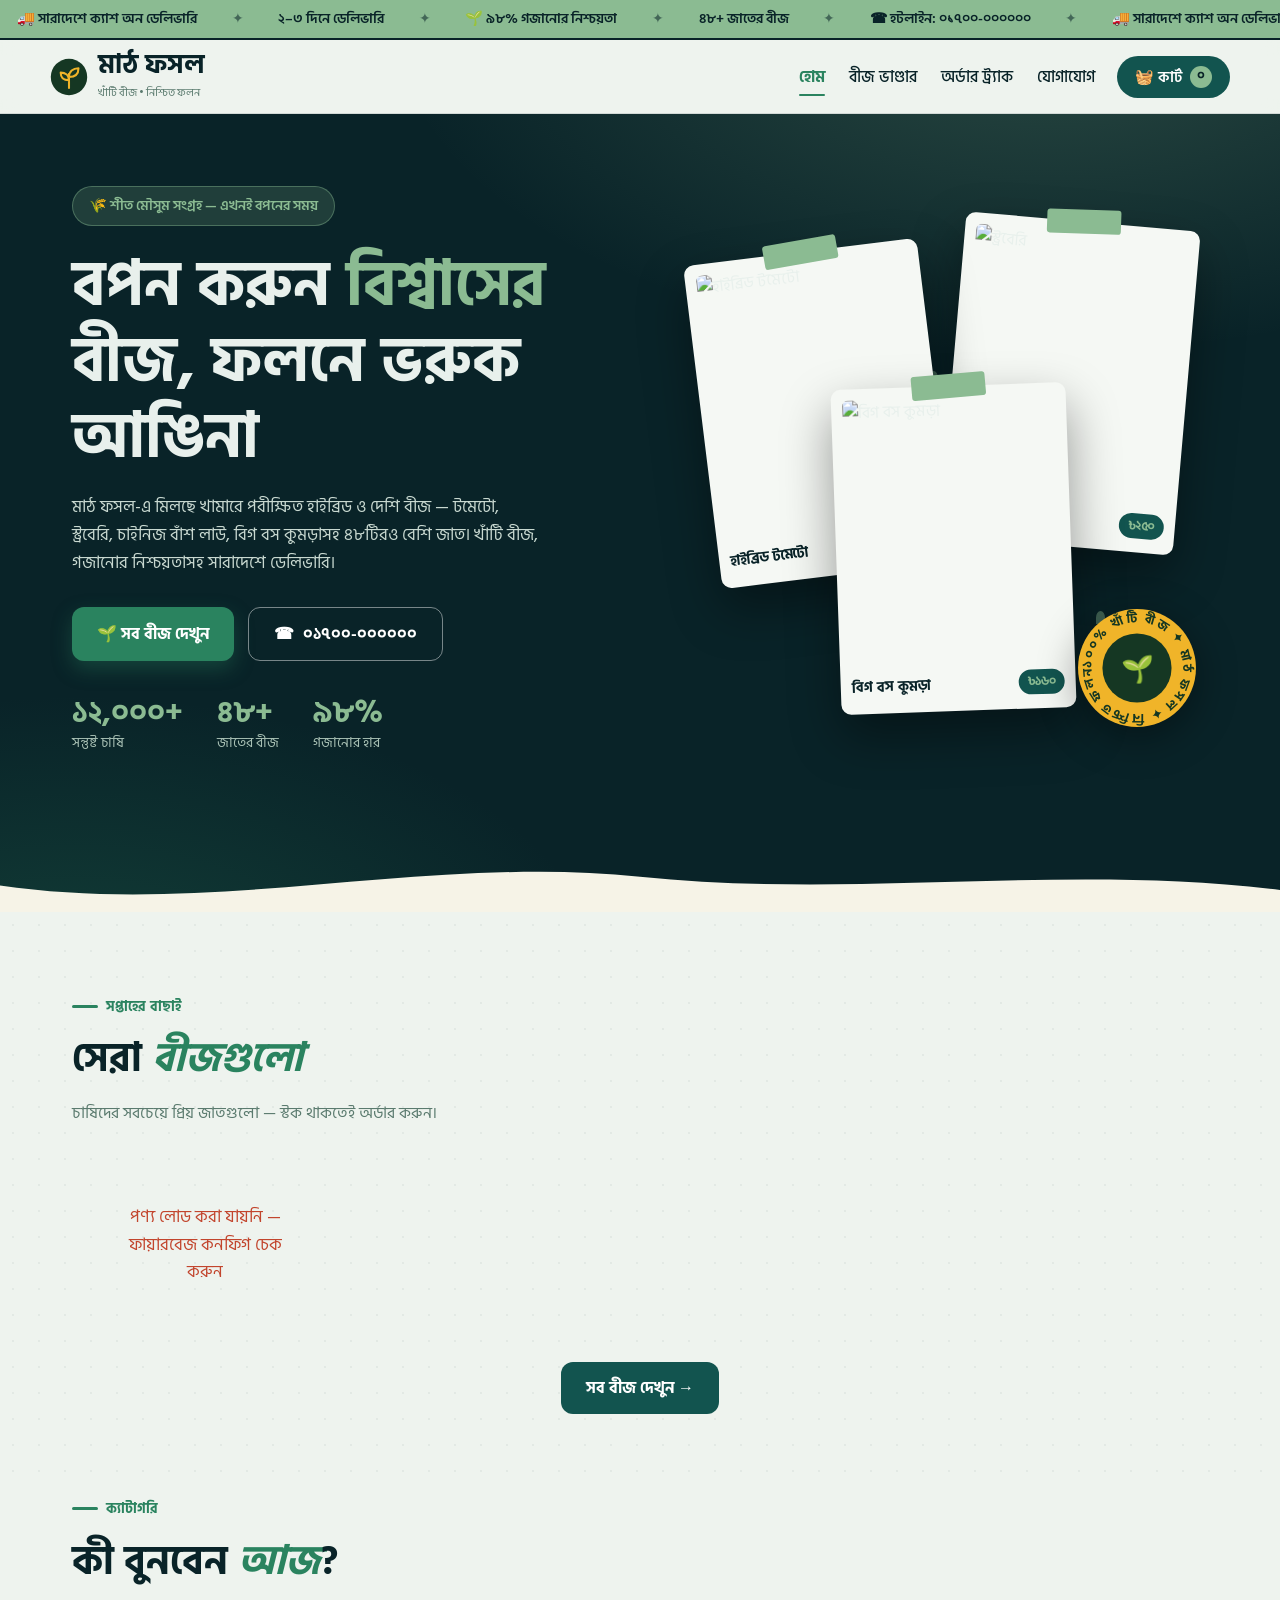
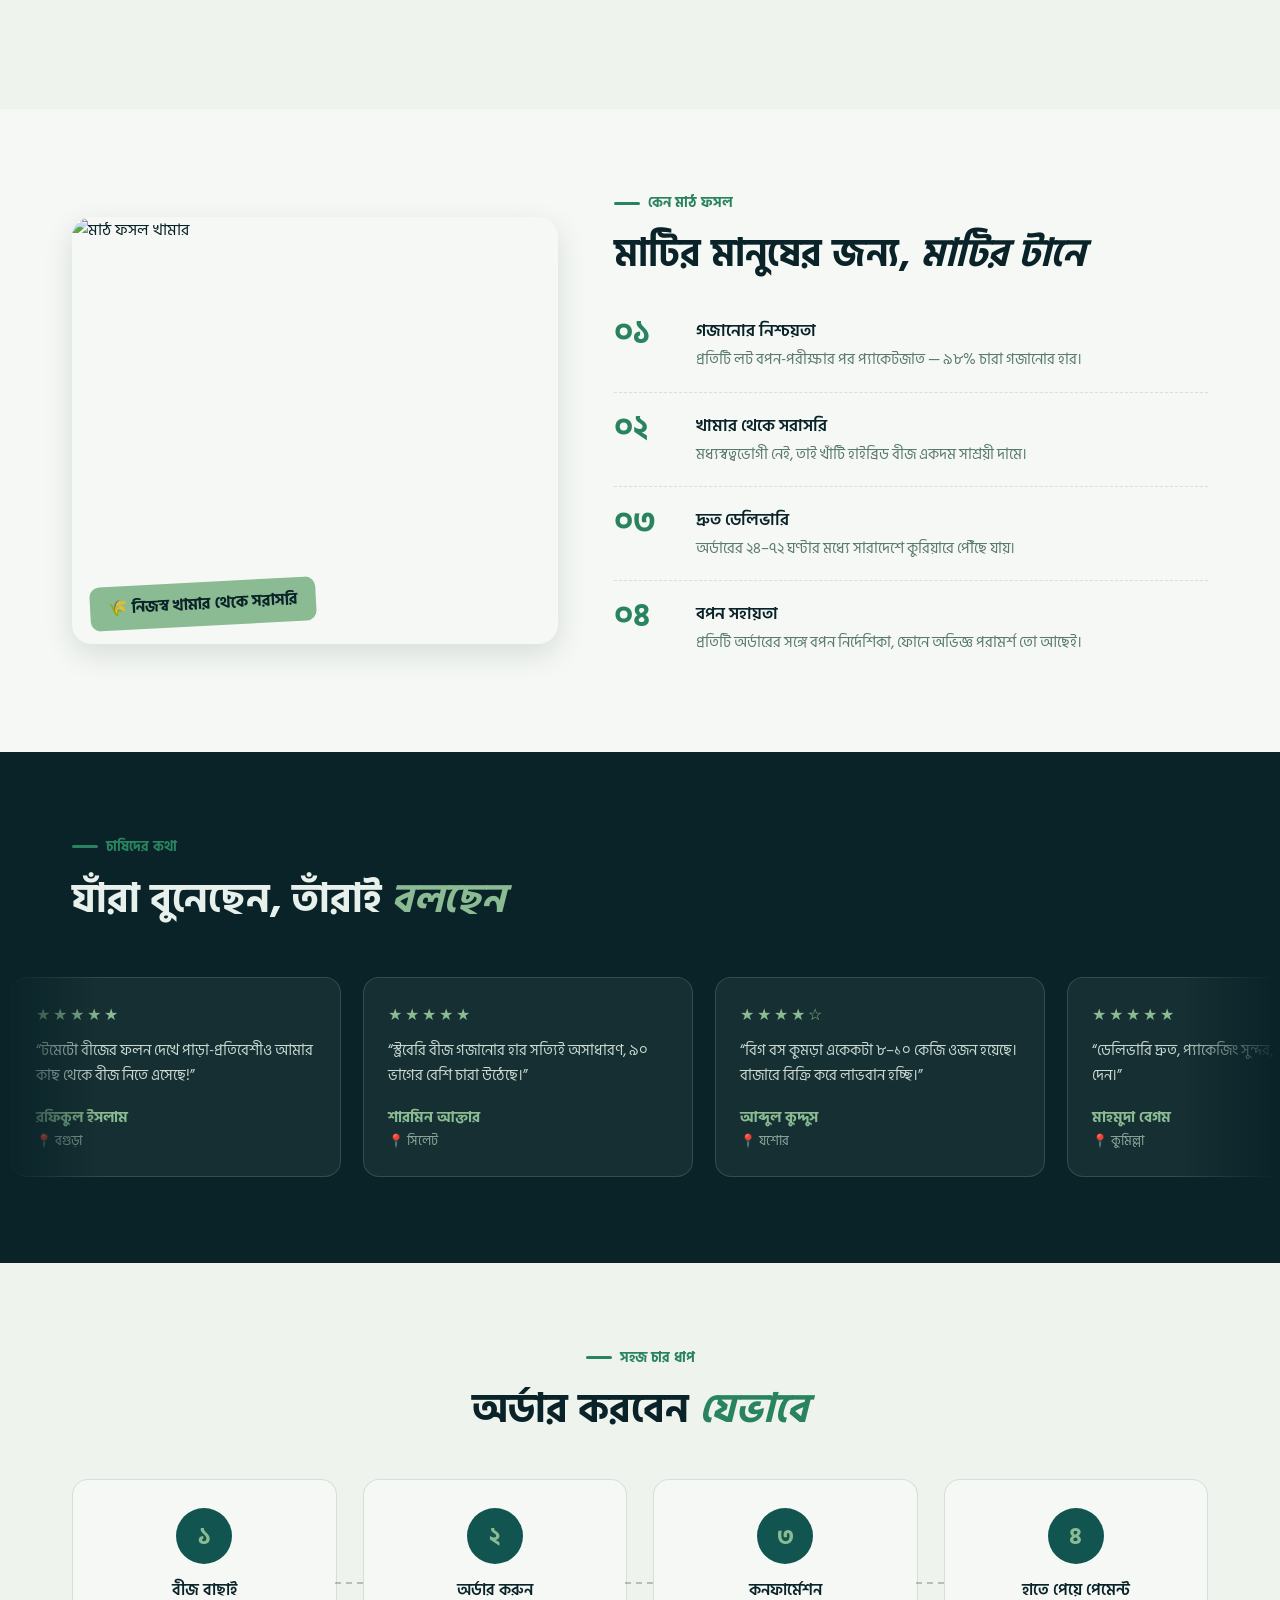
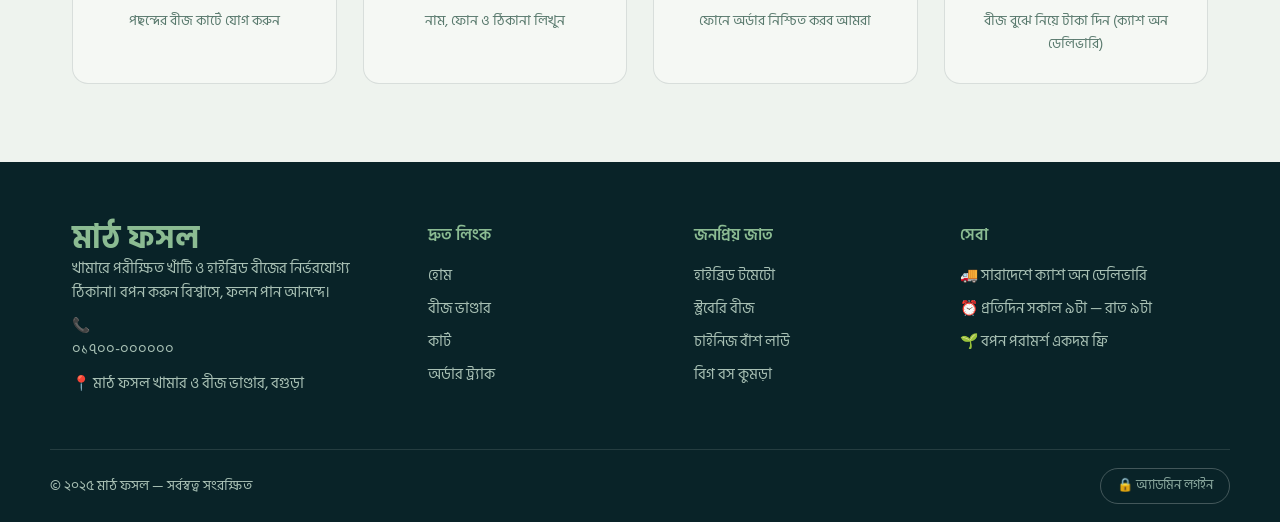
==== commit 021ad2fd: "Update contact link to point to contact.html" ====
--- a/index.html
+++ b/index.html
@@ -21,7 +21,7 @@
   <span><span class="brand-t">মাঠ ফসল</span><small>খাঁটি বীজ • নিশ্চিত ফলন</small></span>
  </a>
  <nav class="links" id="navLinks">
-  <a href="index.html">হোম</a><a href="shop.html">বীজ ভাণ্ডার</a><a href="track-order.html">অর্ডার ট্র্যাক</a><a href="#contact">যোগাযোগ</a>
+  <a href="index.html">হোম</a><a href="shop.html">বীজ ভাণ্ডার</a><a href="track-order.html">অর্ডার ট্র্যাক</a><a href="contact.html">যোগাযোগ</a>
  </nav>
  <div class="hd-tools">
   <a class="cart-btn" href="cart.html">🧺 কার্ট <span id="cartCount">০</span></a>
--- a/css/style.css
+++ b/css/style.css
@@ -1,9 +1,24 @@
+/* ============================================
+   মাঠ ফসল — নতুন কালার স্কিম
+   #092328 | #12544F | #2A835F | #8BBB92
+   ============================================ */
+
+@import url('https://fonts.googleapis.com/css2?family=Hind+Siliguri:wght@300;400;500;600;700&display=swap');
+
 :root{
-  --g950:#0f2718;--g900:#153723;--g700:#1f6b38;--g600:#2a8548;--g500:#3f9d5e;
-  --gold:#f0b429;--gold-d:#c88f12;--soil:#8a5a2b;
-  --paper:#f6f3e7;--cream:#fffdf4;--ink:#22301f;--mut:#6b7a66;
-  --red:#c2452d;--line:rgba(34,48,31,.13);--sh:0 10px 30px rgba(15,39,24,.12);
+  --dark:#092328;
+  --dark2:#12544F;
+  --green:#2A835F;
+  --light:#8BBB92;
+  --cream:#f5f8f4;
+  --paper:#eef3ee;
+  --ink:#092328;
+  --mut:#5a7a6e;
+  --red:#c2452d;
+  --line:rgba(9,35,40,.12);
+  --sh:0 10px 30px rgba(9,35,40,.12);
 }
+
 *{margin:0;padding:0;box-sizing:border-box}
 html{scroll-behavior:smooth}
 body{font-family:'Hind Siliguri',sans-serif;background:var(--paper);color:var(--ink);line-height:1.65;overflow-x:hidden}
@@ -11,14 +26,13 @@
 a{color:inherit;text-decoration:none}
 button{font-family:inherit;cursor:pointer}
 input,select,textarea{font-family:inherit;font-size:1rem;color:var(--ink)}
-::selection{background:var(--gold);color:var(--g950)}
+::selection{background:var(--light);color:var(--dark)}
 .wrap{max-width:1180px;margin:0 auto;padding:0 22px}
-.ff-t{font-family:'Tiro Bangla',serif}
 .loading{padding:40px;text-align:center;color:var(--mut);font-size:1.05rem}
-:focus-visible{outline:3px solid var(--gold);outline-offset:2px}
+:focus-visible{outline:3px solid var(--green);outline-offset:2px}
 
 /* ticker */
-.ticker{background:var(--gold);color:var(--g950);font-weight:600;font-size:.9rem;overflow:hidden;border-bottom:2px solid var(--g950)}
+.ticker{background:var(--light);color:var(--dark);font-weight:600;font-size:.9rem;overflow:hidden;border-bottom:2px solid var(--dark)}
 .tk-track{display:flex;width:max-content;animation:tick 30s linear infinite}
 .ticker:hover .tk-track{animation-play-state:paused}
 .tk-group{display:flex;align-items:center;gap:2.4em;padding:.5em 1.2em;white-space:nowrap}
@@ -26,60 +40,60 @@
 @keyframes tick{to{transform:translateX(-50%)}}
 
 /* header */
-header{position:sticky;top:0;z-index:60;background:rgba(246,243,231,.93);backdrop-filter:blur(8px);border-bottom:1px solid var(--line);transition:box-shadow .3s}
-header.sc{box-shadow:0 8px 24px rgba(15,39,24,.12)}
+header{position:sticky;top:0;z-index:60;background:rgba(238,243,238,.95);backdrop-filter:blur(8px);border-bottom:1px solid var(--line);transition:box-shadow .3s}
+header.sc{box-shadow:0 8px 24px rgba(9,35,40,.12)}
 .hd{display:flex;align-items:center;gap:22px;padding:12px 0}
 .brand{display:flex;align-items:center;gap:10px}
 .brand svg{width:38px;height:38px;flex-shrink:0}
-.brand-t{font-family:'Galada',cursive;font-size:1.7rem;color:var(--g900);line-height:1}
+.brand-t{font-family:'Hind Siliguri',sans-serif;font-weight:700;font-size:1.7rem;color:var(--dark);line-height:1}
 .brand small{display:block;font-size:.68rem;color:var(--mut);margin-top:2px}
 nav.links{display:flex;gap:24px;margin-left:auto;font-weight:500}
-nav.links a{position:relative;padding:4px 0;color:var(--g900)}
-nav.links a::after{content:"";position:absolute;left:0;bottom:-2px;width:0;height:2.5px;background:var(--gold);transition:width .3s;border-radius:2px}
+nav.links a{position:relative;padding:4px 0;color:var(--dark)}
+nav.links a::after{content:"";position:absolute;left:0;bottom:-2px;width:0;height:2.5px;background:var(--green);transition:width .3s;border-radius:2px}
 nav.links a:hover::after,nav.links a.act::after{width:100%}
-nav.links a.act{color:var(--g700);font-weight:700}
+nav.links a.act{color:var(--green);font-weight:700}
 .hd-tools{display:flex;align-items:center;gap:12px;margin-left:14px}
 nav.links + .hd-tools{margin-left:0}
-.cart-btn{position:relative;display:flex;align-items:center;gap:8px;background:var(--g900);color:var(--cream);border-radius:50px;padding:9px 18px;font-weight:600;font-size:.93rem;transition:transform .25s,background .25s}
-.cart-btn:hover{background:var(--g700);transform:translateY(-2px)}
-#cartCount{background:var(--gold);color:var(--g950);border-radius:50%;min-width:22px;height:22px;display:grid;place-items:center;font-size:.8rem;font-weight:700}
-.burger{display:none;background:none;border:1.5px solid var(--line);border-radius:9px;font-size:1.2rem;padding:5px 11px;color:var(--g900)}
+.cart-btn{position:relative;display:flex;align-items:center;gap:8px;background:var(--dark2);color:#fff;border-radius:50px;padding:9px 18px;font-weight:600;font-size:.93rem;transition:transform .25s,background .25s}
+.cart-btn:hover{background:var(--green);transform:translateY(-2px)}
+#cartCount{background:var(--light);color:var(--dark);border-radius:50%;min-width:22px;height:22px;display:grid;place-items:center;font-size:.8rem;font-weight:700}
+.burger{display:none;background:none;border:1.5px solid var(--line);border-radius:9px;font-size:1.2rem;padding:5px 11px;color:var(--dark)}
 
 /* buttons */
 .btn{display:inline-flex;align-items:center;justify-content:center;gap:9px;border:none;border-radius:12px;padding:13px 25px;font-weight:700;font-size:1rem;transition:transform .25s,box-shadow .25s,background .25s}
 .btn:active{transform:scale(.97)}
 .btn:disabled{opacity:.6;cursor:not-allowed}
-.btn-gold{background:var(--gold);color:var(--g950);box-shadow:0 8px 20px rgba(240,180,41,.35)}
-.btn-gold:hover{background:#ffc94d;transform:translateY(-3px)}
-.btn-green{background:var(--g900);color:var(--cream)}
-.btn-green:hover{background:var(--g700);transform:translateY(-3px)}
-.btn-ghost{background:transparent;color:var(--cream);border:1.5px solid rgba(246,243,231,.45)}
-.btn-ghost:hover{border-color:var(--gold);color:var(--gold);transform:translateY(-3px)}
+.btn-gold{background:var(--green);color:#fff;box-shadow:0 8px 20px rgba(42,131,95,.35)}
+.btn-gold:hover{background:#1f6b4d;transform:translateY(-3px)}
+.btn-green{background:var(--dark2);color:#fff}
+.btn-green:hover{background:var(--dark);transform:translateY(-3px)}
+.btn-ghost{background:transparent;color:#fff;border:1.5px solid rgba(255,255,255,.45)}
+.btn-ghost:hover{border-color:var(--light);color:var(--light);transform:translateY(-3px)}
 .btn-sm{padding:9px 16px;font-size:.9rem;border-radius:10px}
 .btn-red{background:#fde0da;color:var(--red)}
 .btn-red:hover{background:var(--red);color:#fff}
 
 /* hero */
 .hero{position:relative;background:
- radial-gradient(1100px 560px at 82% -12%,rgba(240,180,41,.2),transparent 60%),
- radial-gradient(900px 520px at 6% 112%,rgba(63,157,94,.28),transparent 60%),var(--g950);
- color:#f3efdd;overflow:hidden}
+ radial-gradient(1100px 560px at 82% -12%,rgba(139,187,146,.25),transparent 60%),
+ radial-gradient(900px 520px at 6% 112%,rgba(42,131,95,.3),transparent 60%),var(--dark);
+ color:#e8f0ec;overflow:hidden}
 .hero-grid{display:grid;grid-template-columns:1.05fr .95fr;gap:48px;align-items:center;padding:72px 22px 96px;position:relative}
-.hero-kick{display:inline-flex;align-items:center;gap:8px;background:rgba(240,180,41,.14);border:1px solid rgba(240,180,41,.4);color:var(--gold);padding:7px 16px;border-radius:50px;font-size:.9rem;font-weight:600}
-.hero h1{font-family:'Tiro Bangla',serif;font-size:clamp(2.3rem,5vw,3.9rem);line-height:1.22;margin:22px 0 16px;font-weight:400}
-.hero h1 em{font-family:'Galada',cursive;font-style:normal;color:var(--gold)}
-.hero .lead{font-size:1.06rem;color:#d9dcc8;max-width:52ch}
+.hero-kick{display:inline-flex;align-items:center;gap:8px;background:rgba(139,187,146,.18);border:1px solid rgba(139,187,146,.4);color:var(--light);padding:7px 16px;border-radius:50px;font-size:.9rem;font-weight:600}
+.hero h1{font-family:'Hind Siliguri',sans-serif;font-weight:700;font-size:clamp(2.3rem,5vw,3.9rem);line-height:1.22;margin:22px 0 16px}
+.hero h1 em{font-style:normal;color:var(--light)}
+.hero .lead{font-size:1.06rem;color:#c8d8d0;max-width:52ch}
 .hero-cta{display:flex;gap:14px;flex-wrap:wrap;margin:30px 0 36px}
 .hero-stats{display:flex;gap:34px;flex-wrap:wrap}
-.hstat .num{font-size:1.85rem;font-weight:700;color:var(--gold);display:block;line-height:1.1}
-.hstat span{font-size:.87rem;color:#c9d2bd}
+.hstat .num{font-size:1.85rem;font-weight:700;color:var(--light);display:block;line-height:1.1}
+.hstat span{font-size:.87rem;color:#a8c0b4}
 .hero-art{position:relative;min-height:500px}
 .pol{position:absolute;width:min(235px,46%);background:var(--cream);padding:11px 11px 14px;border-radius:10px;box-shadow:0 22px 50px rgba(0,0,0,.4);transition:transform .5s cubic-bezier(.2,.9,.3,1.2)}
-.pol::before{content:"";position:absolute;top:-12px;left:50%;transform:translateX(-50%) rotate(-3deg);width:74px;height:24px;background:rgba(240,180,41,.85);border-radius:3px}
+.pol::before{content:"";position:absolute;top:-12px;left:50%;transform:translateX(-50%) rotate(-3deg);width:74px;height:24px;background:var(--light);border-radius:3px}
 .pol img{border-radius:6px;aspect-ratio:4/5;object-fit:cover}
-.pol .cap{display:flex;justify-content:space-between;align-items:center;margin-top:9px;color:var(--g950)}
+.pol .cap{display:flex;justify-content:space-between;align-items:center;margin-top:9px;color:var(--dark)}
 .pol .cap b{font-size:.9rem}
-.pol .cap i{font-style:normal;background:var(--g900);color:var(--gold);font-size:.78rem;font-weight:700;padding:2px 9px;border-radius:50px}
+.pol .cap i{font-style:normal;background:var(--dark2);color:var(--light);font-size:.78rem;font-weight:700;padding:2px 9px;border-radius:50px}
 .p1{top:6%;left:2%;transform:rotate(-7deg);z-index:2}
 .p2{top:0;right:4%;transform:rotate(5deg)}
 .p3{bottom:2%;left:28%;transform:rotate(-2deg);z-index:3}
@@ -87,67 +101,67 @@
 .spin-badge{position:absolute;bottom:-8px;right:2%;width:122px;height:122px;z-index:5;filter:drop-shadow(0 10px 20px rgba(0,0,0,.4))}
 .spin-badge svg{width:100%;height:100%;animation:spin 16s linear infinite}
 @keyframes spin{to{transform:rotate(360deg)}}
-.sd{position:absolute;width:9px;height:13px;background:var(--gold);border-radius:50% 50% 50% 0;opacity:.45;animation:drift 7s ease-in-out infinite}
+.sd{position:absolute;width:9px;height:13px;background:var(--light);border-radius:50% 50% 50% 0;opacity:.45;animation:drift 7s ease-in-out infinite}
 @keyframes drift{0%,100%{transform:translateY(0) rotate(20deg)}50%{transform:translateY(-34px) rotate(-30deg);opacity:.85}}
 .wave{display:block;width:100%;margin-top:-2px}
 
 /* sections */
 section{padding:78px 0}
 .sec-head{margin-bottom:36px}
-.kicker{color:var(--gold-d);font-weight:700;font-size:.9rem;display:inline-flex;align-items:center;gap:8px}
-.kicker::before{content:"";width:26px;height:3px;background:var(--gold);border-radius:2px}
-.sec-head h2{font-family:'Tiro Bangla',serif;font-size:clamp(1.8rem,3.4vw,2.5rem);font-weight:400;margin-top:8px}
-.sec-head h2 em{font-style:italic;color:var(--g700)}
+.kicker{color:var(--green);font-weight:700;font-size:.9rem;display:inline-flex;align-items:center;gap:8px}
+.kicker::before{content:"";width:26px;height:3px;background:var(--green);border-radius:2px}
+.sec-head h2{font-family:'Hind Siliguri',sans-serif;font-weight:700;font-size:clamp(1.8rem,3.4vw,2.5rem);margin-top:8px}
+.sec-head h2 em{font-style:italic;color:var(--green)}
 .sec-head p{color:var(--mut);max-width:58ch;margin-top:8px}
-.products-band{background-image:radial-gradient(rgba(34,48,31,.06) 1px,transparent 1.6px);background-size:26px 26px}
+.products-band{background-image:radial-gradient(rgba(9,35,40,.05) 1px,transparent 1.6px);background-size:26px 26px}
 
 /* grid + cards */
 .grid{display:grid;grid-template-columns:repeat(auto-fill,minmax(245px,1fr));gap:24px}
 .pcard{background:var(--cream);border:1px solid var(--line);border-radius:16px;overflow:hidden;transition:transform .35s,box-shadow .35s;animation:cardIn .55s both}
 @keyframes cardIn{from{opacity:0;transform:translateY(26px)}to{opacity:1;transform:none}}
 .pcard:hover{transform:translateY(-7px);box-shadow:var(--sh)}
-.pimg{position:relative;aspect-ratio:1/1;overflow:hidden;background:#e7e4d5;display:block}
+.pimg{position:relative;aspect-ratio:1/1;overflow:hidden;background:#dce6de;display:block}
 .pimg img{width:100%;height:100%;object-fit:cover;transition:transform .6s}
 .pcard:hover .pimg img{transform:scale(1.08)}
 .pbadge{position:absolute;top:12px;left:12px;display:flex;flex-direction:column;gap:6px}
 .pbadge span{font-size:.74rem;font-weight:700;padding:4px 11px;border-radius:50px;width:max-content}
-.bg-gold{background:var(--gold);color:var(--g950)}
-.bg-green{background:var(--g900);color:var(--cream)}
+.bg-gold{background:var(--light);color:var(--dark)}
+.bg-green{background:var(--dark2);color:var(--light)}
 .pbody{padding:16px 17px 18px}
-.pcat{font-size:.8rem;font-weight:600;color:var(--gold-d)}
-.pbody h3{font-size:1.06rem;line-height:1.35;margin:5px 0 4px}
-.pbody h3 a:hover{color:var(--g700)}
+.pcat{font-size:.8rem;font-weight:600;color:var(--green)}
+.pbody h3{font-size:1.06rem;line-height:1.35;margin:5px 0 4px;font-weight:600}
+.pbody h3 a:hover{color:var(--green)}
 .pdesc{font-size:.86rem;color:var(--mut);display:-webkit-box;-webkit-line-clamp:2;-webkit-box-orient:vertical;overflow:hidden;min-height:2.7em}
 .prow{display:flex;justify-content:space-between;align-items:center;margin:11px 0 13px;font-size:.85rem}
-.rate{color:var(--gold-d);font-weight:700}
-.stock-ok{color:var(--g600);font-weight:600}
+.rate{color:var(--green);font-weight:700}
+.stock-ok{color:var(--green);font-weight:600}
 .stock-low{color:var(--red);font-weight:700}
 .pfoot{display:flex;justify-content:space-between;align-items:center;gap:10px;border-top:1px dashed var(--line);padding-top:13px}
-.price{font-weight:700;font-size:1.13rem;color:var(--g900)}
+.price{font-weight:700;font-size:1.13rem;color:var(--dark)}
 .price s{font-weight:400;font-size:.85rem;color:var(--mut);margin-left:6px}
-.addbtn{background:var(--g900);color:var(--cream);border:none;border-radius:10px;padding:9px 15px;font-weight:700;font-size:.88rem;transition:all .25s;white-space:nowrap}
-.addbtn:hover:not(:disabled){background:var(--gold);color:var(--g950);transform:translateY(-2px)}
+.addbtn{background:var(--dark2);color:#fff;border:none;border-radius:10px;padding:9px 15px;font-weight:700;font-size:.88rem;transition:all .25s;white-space:nowrap}
+.addbtn:hover:not(:disabled){background:var(--green);transform:translateY(-2px)}
 .addbtn:disabled{background:#c9cec2;cursor:not-allowed}
 .empty-msg{text-align:center;padding:56px 20px;color:var(--mut);font-size:1.08rem}
 
 /* category strip */
 .cat-strip{display:flex;gap:12px;flex-wrap:wrap;margin-top:6px}
 .cat-pill{background:var(--cream);border:1.5px solid var(--line);border-radius:50px;padding:10px 20px;font-weight:600;font-size:.93rem;transition:all .25s}
-.cat-pill:hover{background:var(--g900);color:var(--gold);border-color:var(--g900);transform:translateY(-3px)}
+.cat-pill:hover{background:var(--dark2);color:var(--light);border-color:var(--dark2);transform:translateY(-3px)}
 
 /* page head */
-.page-head{background:radial-gradient(700px 300px at 85% -20%,rgba(240,180,41,.18),transparent 60%),var(--g950);color:#f3efdd;padding:52px 0;position:relative;overflow:hidden}
-.page-head h1{font-family:'Tiro Bangla',serif;font-size:clamp(1.9rem,4vw,2.8rem);font-weight:400}
-.page-head h1 em{font-family:'Galada',cursive;font-style:normal;color:var(--gold)}
-.crumb{font-size:.87rem;color:#a9b8a2;margin-bottom:8px}
-.crumb a:hover{color:var(--gold)}
+.page-head{background:radial-gradient(700px 300px at 85% -20%,rgba(139,187,146,.2),transparent 60%),var(--dark);color:#e8f0ec;padding:52px 0;position:relative;overflow:hidden}
+.page-head h1{font-family:'Hind Siliguri',sans-serif;font-weight:700;font-size:clamp(1.9rem,4vw,2.8rem)}
+.page-head h1 em{font-style:normal;color:var(--light)}
+.crumb{font-size:.87rem;color:#a8c0b4;margin-bottom:8px}
+.crumb a:hover{color:var(--light)}
 
 /* toolbar */
 .toolbar{display:flex;gap:14px;flex-wrap:wrap;align-items:center;margin-bottom:30px}
 .chips{display:flex;gap:9px;flex-wrap:wrap}
 .chip{background:var(--cream);border:1.5px solid var(--line);border-radius:50px;padding:8px 17px;font-weight:600;font-size:.9rem;transition:all .25s}
-.chip:hover{border-color:var(--g700);transform:translateY(-2px)}
-.chip.on{background:var(--g900);color:var(--gold);border-color:var(--g900)}
+.chip:hover{border-color:var(--green);transform:translateY(-2px)}
+.chip.on{background:var(--dark2);color:var(--light);border-color:var(--dark2)}
 .toolbar .grow{flex:1}
 .toolbar input,.toolbar select{background:var(--cream);border:1.5px solid var(--line);border-radius:50px;padding:9px 18px;font-size:.92rem}
 .toolbar input{width:230px}
@@ -157,48 +171,48 @@
 .story-img{position:relative;border-radius:20px;overflow:hidden;box-shadow:var(--sh)}
 .story-img img{aspect-ratio:5/4.4;object-fit:cover;width:100%;animation:kb 15s ease-in-out infinite alternate}
 @keyframes kb{from{transform:scale(1)}to{transform:scale(1.1)}}
-.story-sticker{position:absolute;bottom:18px;left:18px;background:var(--gold);color:var(--g950);font-weight:700;padding:9px 18px;border-radius:10px;transform:rotate(-3deg)}
+.story-sticker{position:absolute;bottom:18px;left:18px;background:var(--light);color:var(--dark);font-weight:700;padding:9px 18px;border-radius:10px;transform:rotate(-3deg)}
 .feat{display:grid;grid-template-columns:64px 1fr;gap:18px;padding:19px 0;border-bottom:1px dashed var(--line)}
 .feat:last-child{border:none}
-.feat .fnum{font-family:'Tiro Bangla',serif;font-size:2rem;color:var(--gold-d);line-height:1}
-.feat h4{font-size:1.06rem;margin-bottom:3px}
+.feat .fnum{font-family:'Hind Siliguri',sans-serif;font-weight:700;font-size:2rem;color:var(--green);line-height:1}
+.feat h4{font-size:1.06rem;margin-bottom:3px;font-weight:600}
 .feat p{font-size:.92rem;color:var(--mut)}
-.voices{background:var(--g950);color:#f3efdd;overflow:hidden}
-.voices .sec-head h2{color:#f3efdd}
-.voices .sec-head h2 em{color:var(--gold)}
+.voices{background:var(--dark);color:#e8f0ec;overflow:hidden}
+.voices .sec-head h2{color:#e8f0ec}
+.voices .sec-head h2 em{color:var(--light)}
 .tm-wrap{overflow:hidden;mask-image:linear-gradient(90deg,transparent,#000 8%,#000 92%,transparent)}
 .tm-track{display:flex;width:max-content;animation:tick 46s linear infinite}
 .tm-track:hover{animation-play-state:paused}
 .tm-group{display:flex;gap:22px;padding:8px 11px}
-.tq{width:330px;flex-shrink:0;background:rgba(246,243,231,.06);border:1px solid rgba(246,243,231,.14);border-radius:16px;padding:24px;transition:transform .3s,border-color .3s}
-.tq:hover{transform:translateY(-5px);border-color:var(--gold)}
-.tq .stars{color:var(--gold);letter-spacing:3px}
-.tq p{margin:10px 0 16px;font-size:.95rem;color:#e2e5d2}
-.tq b{font-size:.95rem;color:var(--gold)}
-.tq small{display:block;color:#9aa893;font-size:.8rem}
+.tq{width:330px;flex-shrink:0;background:rgba(238,243,238,.06);border:1px solid rgba(238,243,238,.14);border-radius:16px;padding:24px;transition:transform .3s,border-color .3s}
+.tq:hover{transform:translateY(-5px);border-color:var(--light)}
+.tq .stars{color:var(--light);letter-spacing:3px}
+.tq p{margin:10px 0 16px;font-size:.95rem;color:#c8d8d0}
+.tq b{font-size:.95rem;color:var(--light)}
+.tq small{display:block;color:#8aa89e;font-size:.8rem}
 .steps-row{display:grid;grid-template-columns:repeat(4,1fr);gap:26px}
 .step{position:relative;background:var(--cream);border:1px solid var(--line);border-radius:16px;padding:28px 22px;text-align:center;transition:transform .3s,box-shadow .3s}
 .step:hover{transform:translateY(-6px);box-shadow:var(--sh)}
-.step:not(:last-child)::after{content:"";position:absolute;top:50%;right:-27px;width:28px;border-top:2.5px dashed rgba(34,48,31,.3)}
-.step .sn{width:56px;height:56px;margin:0 auto 13px;background:var(--g900);color:var(--gold);border-radius:50%;display:grid;place-items:center;font-family:'Tiro Bangla',serif;font-size:1.5rem}
-.step h4{margin-bottom:5px}
+.step:not(:last-child)::after{content:"";position:absolute;top:50%;right:-27px;width:28px;border-top:2.5px dashed rgba(9,35,40,.25)}
+.step .sn{width:56px;height:56px;margin:0 auto 13px;background:var(--dark2);color:var(--light);border-radius:50%;display:grid;place-items:center;font-family:'Hind Siliguri',sans-serif;font-weight:700;font-size:1.5rem}
+.step h4{margin-bottom:5px;font-weight:600}
 .step p{font-size:.88rem;color:var(--mut)}
 
 /* product detail */
 .pd-grid{display:grid;grid-template-columns:1fr 1fr;gap:52px;align-items:start}
 .pd-img{border-radius:18px;overflow:hidden;box-shadow:var(--sh);position:sticky;top:100px}
 .pd-img img{aspect-ratio:1/1;object-fit:cover;width:100%}
-.pd-cat{color:var(--gold-d);font-weight:700;font-size:.9rem}
-.pd-info h1{font-family:'Tiro Bangla',serif;font-size:clamp(1.6rem,3vw,2.3rem);font-weight:400;margin:8px 0 10px}
-.pd-rate{color:var(--gold-d);font-weight:700}
-.pd-price{font-size:2rem;font-weight:700;color:var(--g900);margin:18px 0 4px}
+.pd-cat{color:var(--green);font-weight:700;font-size:.9rem}
+.pd-info h1{font-family:'Hind Siliguri',sans-serif;font-weight:700;font-size:clamp(1.6rem,3vw,2.3rem);margin:8px 0 10px}
+.pd-rate{color:var(--green);font-weight:700}
+.pd-price{font-size:2rem;font-weight:700;color:var(--dark);margin:18px 0 4px}
 .pd-price s{font-size:1.05rem;color:var(--mut);font-weight:400;margin-left:10px}
-.pd-price .disc{font-size:.85rem;background:var(--gold);color:var(--g950);border-radius:50px;padding:3px 12px;margin-left:10px;vertical-align:middle;font-weight:700}
+.pd-price .disc{font-size:.85rem;background:var(--light);color:var(--dark);border-radius:50px;padding:3px 12px;margin-left:10px;vertical-align:middle;font-weight:700}
 .pd-desc{color:var(--mut);margin:14px 0 22px;max-width:56ch}
 .pd-stock{font-size:.92rem;font-weight:600;margin-bottom:18px}
 .qty-step{display:inline-flex;align-items:center;gap:14px;background:var(--cream);border:1.5px solid var(--line);border-radius:12px;padding:8px 14px}
-.qty-step button{width:34px;height:34px;border:none;border-radius:9px;background:var(--g900);color:var(--cream);font-size:1.1rem;font-weight:700;transition:background .2s}
-.qty-step button:hover{background:var(--gold);color:var(--g950)}
+.qty-step button{width:34px;height:34px;border:none;border-radius:9px;background:var(--dark2);color:#fff;font-size:1.1rem;font-weight:700;transition:background .2s}
+.qty-step button:hover{background:var(--green)}
 .qty-step b{font-size:1.15rem;min-width:30px;text-align:center}
 .pd-actions{display:flex;gap:14px;flex-wrap:wrap;margin:22px 0 26px}
 .pd-meta{background:var(--cream);border:1px solid var(--line);border-radius:14px;padding:18px 22px;font-size:.92rem}
@@ -210,23 +224,23 @@
 .panel{background:var(--cream);border:1px solid var(--line);border-radius:16px;padding:26px}
 .citem{display:grid;grid-template-columns:70px 1fr auto;gap:15px;padding:16px 0;border-bottom:1px dashed var(--line);align-items:center}
 .citem img{width:70px;height:70px;border-radius:11px;object-fit:cover}
-.citem h4{font-size:.98rem;line-height:1.3}
-.citem .cp{color:var(--g700);font-weight:700;font-size:.9rem}
+.citem h4{font-size:.98rem;line-height:1.3;font-weight:600}
+.citem .cp{color:var(--green);font-weight:700;font-size:.9rem}
 .qty{display:flex;align-items:center;gap:10px;margin-top:8px}
 .qty button{width:28px;height:28px;border-radius:8px;border:1.5px solid var(--line);background:#fff;font-weight:700;transition:all .2s}
-.qty button:hover{background:var(--g900);color:var(--cream);border-color:var(--g900)}
+.qty button:hover{background:var(--dark2);color:#fff;border-color:var(--dark2)}
 .cdel{background:none;border:none;color:var(--mut);font-size:1.1rem}
 .cdel:hover{color:var(--red)}
 .trow{display:flex;justify-content:space-between;font-size:.95rem;margin-bottom:7px}
-.trow.total{font-weight:700;font-size:1.18rem;color:var(--g900);border-top:1px dashed var(--line);padding-top:11px;margin-top:11px}
+.trow.total{font-weight:700;font-size:1.18rem;color:var(--dark);border-top:1px dashed var(--line);padding-top:11px;margin-top:11px}
 .deliv-pick{display:flex;gap:10px;margin:4px 0 16px;font-size:.87rem}
 .deliv-pick label{flex:1;border:1.5px solid var(--line);border-radius:10px;padding:9px 10px;cursor:pointer;transition:all .2s;text-align:center}
 .deliv-pick input,.pay-opt input{display:none}
-.deliv-pick label:has(input:checked),.pay-opt label:has(input:checked){border-color:var(--g700);background:#eef4e8;font-weight:700}
+.deliv-pick label:has(input:checked),.pay-opt label:has(input:checked){border-color:var(--green);background:#e8f3ec;font-weight:700}
 .field{margin-bottom:15px}
 .field label{display:block;font-weight:600;font-size:.9rem;margin-bottom:6px}
 .field input,.field textarea,.field select{width:100%;border:1.5px solid var(--line);border-radius:11px;padding:11px 14px;background:#fff;transition:border-color .25s}
-.field input:focus,.field textarea:focus,.field select:focus{border-color:var(--g600);outline:none}
+.field input:focus,.field textarea:focus,.field select:focus{border-color:var(--green);outline:none}
 .field.bad input,.field.bad textarea{border-color:var(--red);animation:shake .4s}
 @keyframes shake{25%{transform:translateX(-5px)}75%{transform:translateX(5px)}}
 .pay-opt{display:flex;gap:10px}
@@ -238,9 +252,9 @@
 .tl{display:flex;justify-content:space-between;margin:26px 0 8px;position:relative}
 .tl::before{content:"";position:absolute;top:17px;left:8%;right:8%;height:3px;background:var(--line);z-index:0}
 .tl-step{position:relative;z-index:1;text-align:center;flex:1}
-.tl-step i{display:block;width:36px;height:36px;margin:0 auto 7px;border-radius:50%;background:#e6e3d4;color:var(--mut);font-style:normal;display:grid;place-items:center;font-weight:700;transition:all .3s}
-.tl-step.done i{background:var(--g600);color:#fff}
-.tl-step.now i{background:var(--gold);color:var(--g950);box-shadow:0 0 0 6px rgba(240,180,41,.25)}
+.tl-step i{display:block;width:36px;height:36px;margin:0 auto 7px;border-radius:50%;background:#dce6de;color:var(--mut);font-style:normal;display:grid;place-items:center;font-weight:700;transition:all .3s}
+.tl-step.done i{background:var(--green);color:#fff}
+.tl-step.now i{background:var(--light);color:var(--dark);box-shadow:0 0 0 6px rgba(139,187,146,.3)}
 .tl-step span{font-size:.8rem;color:var(--mut)}
 .tl-step.done span,.tl-step.now span{color:var(--ink);font-weight:600}
 .cancel-badge{background:#fde0da;color:var(--red);font-weight:700;border-radius:50px;padding:5px 16px;font-size:.85rem}
@@ -248,65 +262,65 @@
 /* auth */
 .auth-wrap{min-height:60vh;display:grid;place-items:center;padding:60px 20px}
 .auth-card{background:var(--cream);border:1px solid var(--line);border-radius:20px;padding:40px 36px;width:min(430px,100%);box-shadow:var(--sh)}
-.auth-card h1{font-family:'Tiro Bangla',serif;font-size:1.7rem;text-align:center;font-weight:400}
+.auth-card h1{font-family:'Hind Siliguri',sans-serif;font-weight:700;font-size:1.7rem;text-align:center}
 .auth-card .sub{text-align:center;color:var(--mut);font-size:.92rem;margin:6px 0 24px}
 
 /* admin */
-.adm-top{background:var(--g950);color:var(--cream);padding:14px 26px;display:flex;align-items:center;gap:16px;flex-wrap:wrap}
-.adm-top .brand-t{color:var(--gold);font-size:1.5rem;font-family:'Galada',cursive}
-.adm-top .tag{background:var(--gold);color:var(--g950);font-size:.76rem;font-weight:700;padding:3px 12px;border-radius:50px}
+.adm-top{background:var(--dark);color:#e8f0ec;padding:14px 26px;display:flex;align-items:center;gap:16px;flex-wrap:wrap}
+.adm-top .brand-t{color:var(--light);font-size:1.5rem;font-family:'Hind Siliguri',sans-serif;font-weight:700}
+.adm-top .tag{background:var(--light);color:var(--dark);font-size:.76rem;font-weight:700;padding:3px 12px;border-radius:50px}
 .adm-top .sp{flex:1}
-.adm-email{font-size:.85rem;color:#9aa893}
+.adm-email{font-size:.85rem;color:#8aa89e}
 .atabs{display:flex;gap:10px;flex-wrap:wrap;margin:30px 0 26px}
 .atab{border:1.5px solid var(--line);background:var(--cream);border-radius:11px;padding:10px 20px;font-weight:600;transition:all .25s}
 .atab:hover{transform:translateY(-2px)}
-.atab.on{background:var(--g900);color:var(--gold);border-color:var(--g900)}
+.atab.on{background:var(--dark2);color:var(--light);border-color:var(--dark2)}
 .tsec{display:none;padding-bottom:70px}
 .tsec.on{display:block;animation:cardIn .4s both}
 .stat-row{display:grid;grid-template-columns:repeat(auto-fit,minmax(190px,1fr));gap:18px;margin-bottom:34px}
 .stat{background:var(--cream);border:1px solid var(--line);border-radius:15px;padding:22px;position:relative;overflow:hidden}
-.stat::after{content:"";position:absolute;top:-24px;right:-24px;width:70px;height:70px;border-radius:50%;background:rgba(240,180,41,.25)}
-.stat .sv{font-size:1.75rem;font-weight:700;color:var(--g900)}
+.stat::after{content:"";position:absolute;top:-24px;right:-24px;width:70px;height:70px;border-radius:50%;background:rgba(139,187,146,.25)}
+.stat .sv{font-size:1.75rem;font-weight:700;color:var(--dark)}
 .stat .sl{font-size:.87rem;color:var(--mut)}
 .adm-table{width:100%;border-collapse:collapse;background:var(--cream);border-radius:14px;overflow:hidden;border:1px solid var(--line)}
-.adm-table th{background:var(--g900);color:var(--cream);text-align:left;padding:12px 15px;font-size:.87rem;font-weight:600}
+.adm-table th{background:var(--dark2);color:#fff;text-align:left;padding:12px 15px;font-size:.87rem;font-weight:600}
 .adm-table td{padding:11px 15px;border-top:1px solid var(--line);font-size:.92rem;vertical-align:middle}
 .adm-table img{width:48px;height:48px;border-radius:9px;object-fit:cover}
 .tbl-scroll{overflow-x:auto}
 .mini-btn{border:none;border-radius:8px;padding:6px 12px;font-size:.82rem;font-weight:600;margin-right:6px;transition:transform .2s}
 .mini-btn:hover{transform:translateY(-2px)}
-.mb-e{background:#fdf0d3;color:#8a5a00}
+.mb-e{background:#e8f3ec;color:var(--dark2)}
 .mb-d{background:#fde0da;color:var(--red)}
 .form-grid{display:grid;grid-template-columns:1fr 1fr;gap:14px}
 .form-grid .full{grid-column:1/-1}
 .ocard{background:var(--cream);border:1px solid var(--line);border-radius:14px;padding:18px 20px;margin-bottom:14px;animation:cardIn .4s both}
 .ohead{display:flex;justify-content:space-between;align-items:center;flex-wrap:wrap;gap:8px;margin-bottom:9px}
 .os{font-size:.78rem;font-weight:700;padding:4px 13px;border-radius:50px}
-.os-pending{background:#fdf0d3;color:#8a5a00}
+.os-pending{background:#f5ecd0;color:#7a6a10}
 .os-confirmed{background:#dbeafe;color:#1e40af}
 .os-shipped{background:#e6e0f6;color:#5b3fa8}
 .os-delivered{background:#d9f0dd;color:#1f6b38}
 .os-cancelled{background:#fde0da;color:var(--red)}
 .ocard select{border:1.5px solid var(--line);border-radius:9px;padding:7px 11px;background:#fff}
 .oitems{font-size:.88rem;color:var(--mut);background:var(--paper);border-radius:9px;padding:9px 13px;margin:9px 0}
-.upbar{height:7px;border-radius:6px;background:#e8e5d6;overflow:hidden;margin-top:8px;display:none}
-.upbar i{display:block;height:100%;width:0;background:var(--g600);transition:width .25s}
+.upbar{height:7px;border-radius:6px;background:#dce6de;overflow:hidden;margin-top:8px;display:none}
+.upbar i{display:block;height:100%;width:0;background:var(--green);transition:width .25s}
 .hint{font-size:.82rem;color:var(--mut);margin-top:5px}
 
 /* footer */
-footer{background:var(--g950);color:#c9d2bd;padding:60px 0 0}
+footer{background:var(--dark);color:#a8c0b4;padding:60px 0 0}
 .f-grid{display:grid;grid-template-columns:1.4fr 1fr 1fr 1.1fr;gap:40px;padding-bottom:44px}
-.f-grid h5{color:var(--gold);font-size:1rem;margin-bottom:15px}
+.f-grid h5{color:var(--light);font-size:1rem;margin-bottom:15px;font-weight:600}
 .f-grid a,.f-grid p{font-size:.92rem;display:block;margin-bottom:9px;transition:color .25s}
-.f-grid a:hover{color:var(--gold)}
-.f-brand .brand-t{color:var(--gold);font-size:2rem}
-.f-bottom{border-top:1px solid rgba(246,243,231,.12);padding:18px 0;display:flex;justify-content:space-between;align-items:center;flex-wrap:wrap;gap:10px;font-size:.88rem}
-.adm-link{background:none;border:1px solid rgba(246,243,231,.25);color:#9aa893;border-radius:50px;padding:6px 16px;font-size:.82rem;transition:all .25s}
-.adm-link:hover{color:var(--gold);border-color:var(--gold)}
+.f-grid a:hover{color:var(--light)}
+.f-brand .brand-t{color:var(--light);font-size:2rem}
+.f-bottom{border-top:1px solid rgba(238,243,238,.12);padding:18px 0;display:flex;justify-content:space-between;align-items:center;flex-wrap:wrap;gap:10px;font-size:.88rem}
+.adm-link{background:none;border:1px solid rgba(238,243,238,.25);color:#8aa89e;border-radius:50px;padding:6px 16px;font-size:.82rem;transition:all .25s}
+.adm-link:hover{color:var(--light);border-color:var(--light)}
 
 /* toast */
 #toasts{position:fixed;bottom:24px;left:50%;transform:translateX(-50%);z-index:200;display:flex;flex-direction:column;gap:10px;align-items:center;width:max-content;max-width:92%}
-.toast{background:var(--g950);color:var(--cream);border-left:5px solid var(--gold);padding:13px 22px;border-radius:11px;font-size:.94rem;box-shadow:0 14px 34px rgba(0,0,0,.3);animation:tIn .4s cubic-bezier(.2,.9,.3,1.3)}
+.toast{background:var(--dark);color:#e8f0ec;border-left:5px solid var(--light);padding:13px 22px;border-radius:11px;font-size:.94rem;box-shadow:0 14px 34px rgba(0,0,0,.3);animation:tIn .4s cubic-bezier(.2,.9,.3,1.3)}
 .toast.err{border-left-color:var(--red)}
 @keyframes tIn{from{opacity:0;transform:translateY(24px) scale(.9)}}
 
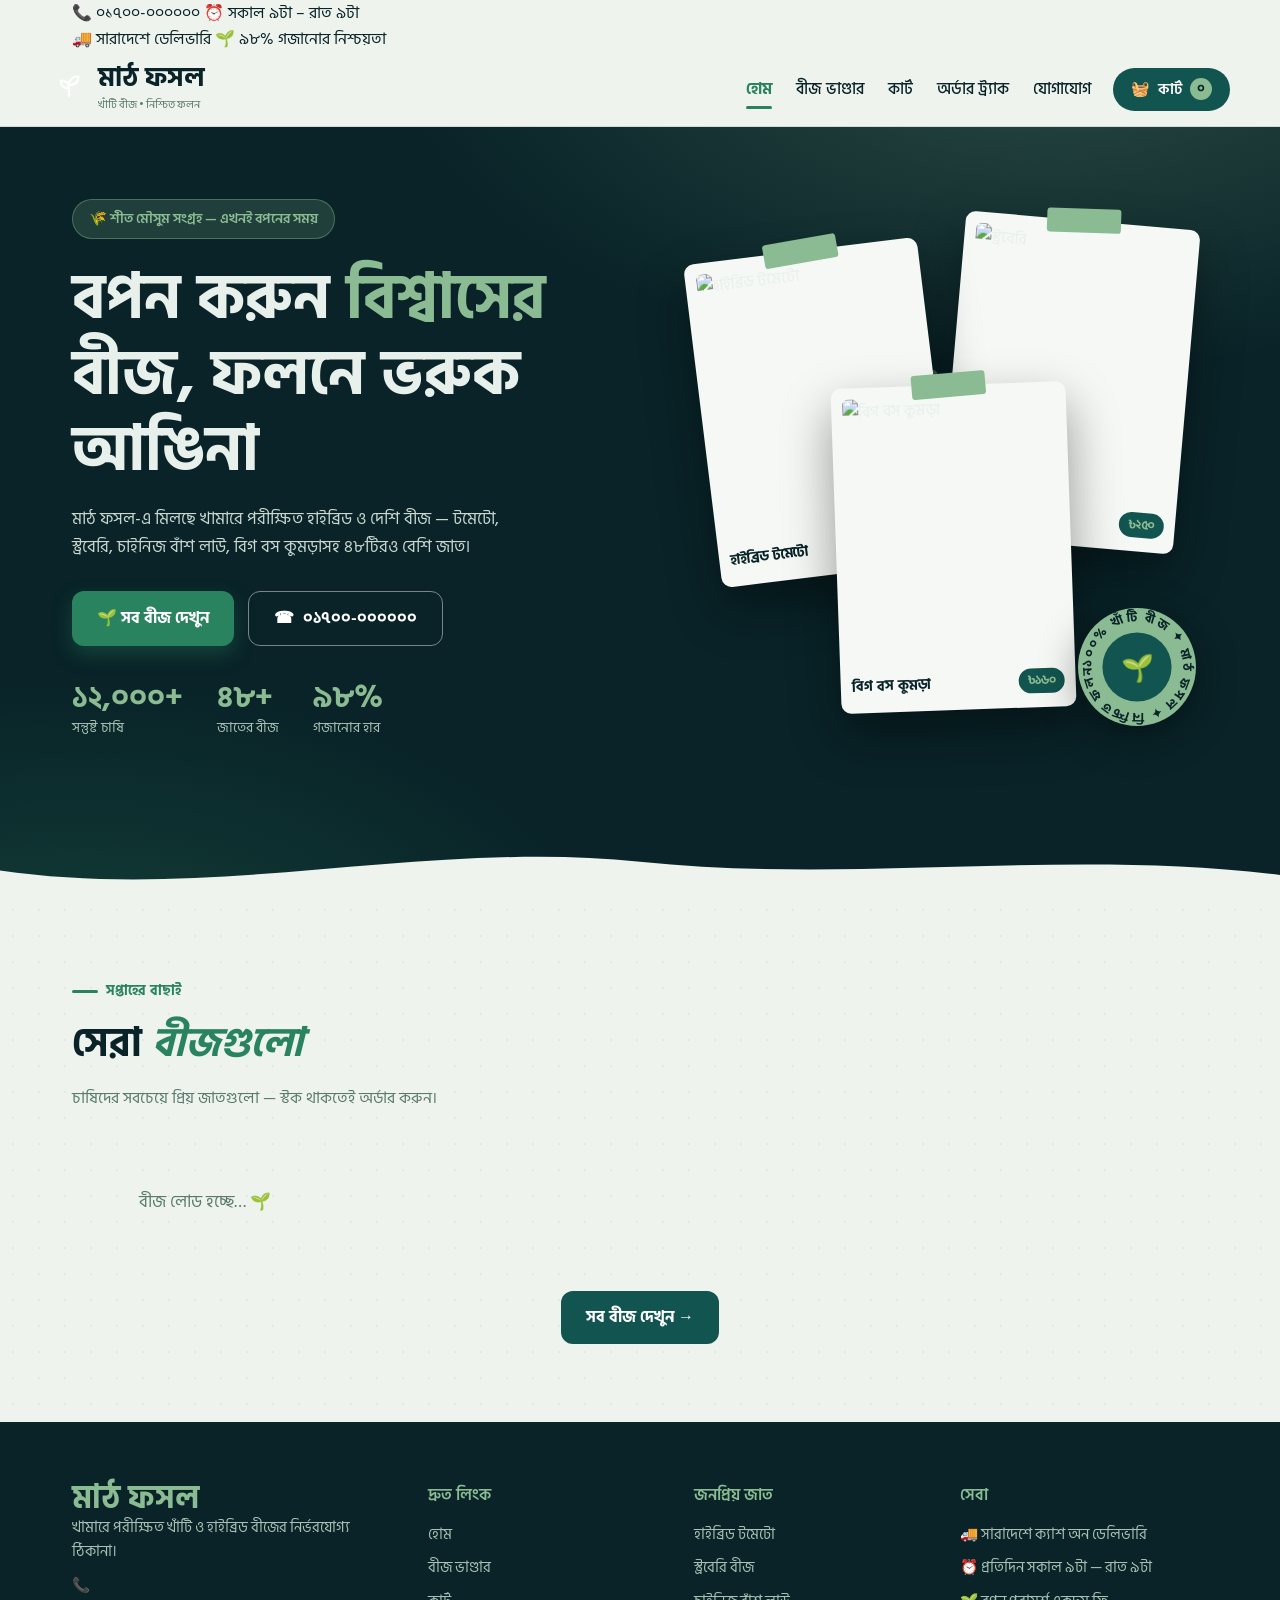
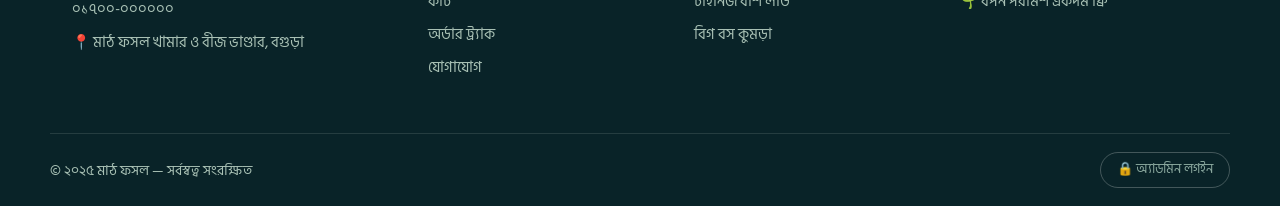
==== commit 7e46d9bd: "Add Facebook Pixel tracking code and update HTML structure" ====
--- a/index.html
+++ b/index.html
@@ -1,133 +1,140 @@
 <!DOCTYPE html>
 <html lang="bn">
 <head>
-<meta charset="UTF-8"><meta name="viewport" content="width=device-width,initial-scale=1">
+<!-- Meta Pixel Code -->
+<script>
+!function(f,b,e,v,n,t,s)
+{if(f.fbq)return;n=f.fbq=function(){n.callMethod?
+n.callMethod.apply(n,arguments):n.queue.push(arguments)};
+if(!f._fbq)f._fbq=n;n.push=n;n.loaded=!0;n.version='2.0';
+n.queue=[];t=b.createElement(e);t.async=!0;
+t.src=v;s=b.getElementsByTagName(e)[0];
+s.parentNode.insertBefore(t,s)}(window, document,'script',
+'https://connect.facebook.net/en_US/fbevents.js');
+fbq('init', '1029009349970448');
+fbq('track', 'PageView');
+</script>
+<noscript><img height="1" width="1" style="display:none"
+src="https://www.facebook.com/tr?id=1029009349970448&ev=PageView&noscript=1"
+/></noscript>
+<!-- End Meta Pixel Code -->
+
+<meta charset="UTF-8">
+<meta name="viewport" content="width=device-width,initial-scale=1">
 <title>মাঠ ফসল — খাঁটি ও হাইব্রিড বীজের অনলাইন বাজার</title>
-<meta name="description" content="হাইব্রিড টমেটো, স্ট্রবেরি, চাইনিজ বাঁশ লাউ, বিগ বস কুমড়াসহ পরীক্ষিত বীজ — সারাদেশে ক্যাশ অন ডেলিভারি।">
 <link rel="icon" href="data:image/svg+xml,<svg xmlns='http://www.w3.org/2000/svg' viewBox='0 0 100 100'><text y='.9em' font-size='90'>🌱</text></svg>">
-<link href="https://fonts.googleapis.com/css2?family=Galada&family=Tiro+Bangla:ital@0;1&family=Hind+Siliguri:wght@400;500;600;700&display=swap" rel="stylesheet">
+<link href="https://fonts.googleapis.com/css2?family=Hind+Siliguri:wght@300;400;500;600;700&display=swap" rel="stylesheet">
 <link rel="stylesheet" href="css/style.css">
 </head>
 <body>
 
-<div class="ticker"><div class="tk-track">
- <div class="tk-group"><span>🚚 সারাদেশে ক্যাশ অন ডেলিভারি</span><b>✦</b><span>২–৩ দিনে ডেলিভারি</span><b>✦</b><span>🌱 ৯৮% গজানোর নিশ্চয়তা</span><b>✦</b><span>৪৮+ জাতের বীজ</span><b>✦</b><span>☎ হটলাইন: <span data-phone>০১৭০০-০০০০০০</span></span><b>✦</b></div>
- <div class="tk-group" aria-hidden="true"><span>🚚 সারাদেশে ক্যাশ অন ডেলিভারি</span><b>✦</b><span>২–৩ দিনে ডেলিভারি</span><b>✦</b><span>🌱 ৯৮% গজানোর নিশ্চয়তা</span><b>✦</b><span>৪৮+ জাতের বীজ</span><b>✦</b><span>☎ হটলাইন: <span data-phone>০১৭০০-০০০০০০</span></span><b>✦</b></div>
-</div></div>
+<div class="topbar">
+  <div class="wrap">
+    <div class="tb-left">
+      <span class="tb-item">📞 <a href="tel:01700000000" data-tel><span data-phone>০১৭০০-০০০০০০</span></a></span>
+      <span class="tb-item">⏰ সকাল ৯টা – রাত ৯টা</span>
+    </div>
+    <div class="tb-right">
+      <span class="tb-item">🚚 সারাদেশে ডেলিভারি</span>
+      <span class="tb-item">🌱 ৯৮% গজানোর নিশ্চয়তা</span>
+    </div>
+  </div>
+</div>
 
-<header id="hdr"><div class="wrap hd">
- <a class="brand" href="index.html">
-  <svg viewBox="0 0 48 48" fill="none"><circle cx="24" cy="24" r="23" fill="#153723"/><path d="M24 38V20M24 24c0-7 5-11 12-11 0 8-5 11-12 11zm0 4c0-6-4.5-9.5-10.5-9.5 0 7 4.5 9.5 10.5 9.5z" stroke="#f0b429" stroke-width="2.6" stroke-linecap="round" stroke-linejoin="round"/></svg>
-  <span><span class="brand-t">মাঠ ফসল</span><small>খাঁটি বীজ • নিশ্চিত ফলন</small></span>
- </a>
- <nav class="links" id="navLinks">
-  <a href="index.html">হোম</a><a href="shop.html">বীজ ভাণ্ডার</a><a href="track-order.html">অর্ডার ট্র্যাক</a><a href="contact.html">যোগাযোগ</a>
- </nav>
- <div class="hd-tools">
-  <a class="cart-btn" href="cart.html">🧺 কার্ট <span id="cartCount">০</span></a>
-  <button class="burger" id="burger" aria-label="মেনু">☰</button>
- </div>
-</div></header>
+<header id="hdr">
+  <div class="wrap hd">
+    <a class="brand" href="index.html">
+      <div class="brand-logo">
+        <svg viewBox="0 0 48 48" fill="none"><path d="M24 38V20M24 24c0-7 5-11 12-11 0 8-5 11-12 11zm0 4c0-6-4.5-9.5-10.5-9.5 0 7 4.5 9.5 10.5 9.5z" stroke="#fff" stroke-width="2.6" stroke-linecap="round" stroke-linejoin="round"/></svg>
+      </div>
+      <div class="brand-text">
+        <span class="brand-t">মাঠ ফসল</span>
+        <small>খাঁটি বীজ • নিশ্চিত ফলন</small>
+      </div>
+    </a>
+    <nav class="links" id="navLinks">
+      <a href="index.html" class="act">হোম</a>
+      <a href="shop.html">বীজ ভাণ্ডার</a>
+      <a href="cart.html">কার্ট</a>
+      <a href="track-order.html">অর্ডার ট্র্যাক</a>
+      <a href="contact.html">যোগাযোগ</a>
+    </nav>
+    <div class="hd-tools">
+      <a class="cart-btn" href="cart.html"><span class="cart-icon">🧺</span><span class="cart-label">কার্ট</span><span id="cartCount">০</span></a>
+      <button class="burger" id="burger" aria-label="মেনু"><span></span><span></span><span></span></button>
+    </div>
+  </div>
+</header>
 
 <section class="hero" style="padding:0">
- <div class="wrap hero-grid">
-  <div>
-   <span class="hero-kick">🌾 শীত মৌসুম সংগ্রহ — এখনই বপনের সময়</span>
-   <h1>বপন করুন <em>বিশ্বাসের</em> বীজ, ফলনে ভরুক আঙিনা</h1>
-   <p class="lead">মাঠ ফসল-এ মিলছে খামারে পরীক্ষিত হাইব্রিড ও দেশি বীজ — টমেটো, স্ট্রবেরি, চাইনিজ বাঁশ লাউ, বিগ বস কুমড়াসহ ৪৮টিরও বেশি জাত। খাঁটি বীজ, গজানোর নিশ্চয়তাসহ সারাদেশে ডেলিভারি।</p>
-   <div class="hero-cta">
-    <a href="shop.html" class="btn btn-gold">🌱 সব বীজ দেখুন</a>
-    <a href="tel:01700000000" class="btn btn-ghost" data-tel>☎ <span data-phone>০১৭০০-০০০০০০</span></a>
-   </div>
-   <div class="hero-stats">
-    <div class="hstat"><span class="num" data-n="12000" data-suf="+">০</span><span>সন্তুষ্ট চাষি</span></div>
-    <div class="hstat"><span class="num" data-n="48" data-suf="+">০</span><span>জাতের বীজ</span></div>
-    <div class="hstat"><span class="num" data-n="98" data-suf="%">০</span><span>গজানোর হার</span></div>
-   </div>
+  <div class="wrap hero-grid">
+    <div>
+      <span class="hero-kick">🌾 শীত মৌসুম সংগ্রহ — এখনই বপনের সময়</span>
+      <h1>বপন করুন <em>বিশ্বাসের</em> বীজ, ফলনে ভরুক আঙিনা</h1>
+      <p class="lead">মাঠ ফসল-এ মিলছে খামারে পরীক্ষিত হাইব্রিড ও দেশি বীজ — টমেটো, স্ট্রবেরি, চাইনিজ বাঁশ লাউ, বিগ বস কুমড়াসহ ৪৮টিরও বেশি জাত।</p>
+      <div class="hero-cta">
+        <a href="shop.html" class="btn btn-gold">🌱 সব বীজ দেখুন</a>
+        <a href="tel:01700000000" class="btn btn-ghost" data-tel>☎ <span data-phone>০১৭০০-০০০০০০</span></a>
+      </div>
+      <div class="hero-stats">
+        <div class="hstat"><span class="num" data-n="12000" data-suf="+">০</span><span>সন্তুষ্ট চাষি</span></div>
+        <div class="hstat"><span class="num" data-n="48" data-suf="+">০</span><span>জাতের বীজ</span></div>
+        <div class="hstat"><span class="num" data-n="98" data-suf="%">০</span><span>গজানোর হার</span></div>
+      </div>
+    </div>
+    <div class="hero-art">
+      <span class="sd" style="top:12%;left:10%"></span><span class="sd" style="top:30%;left:46%;animation-delay:1.2s"></span><span class="sd" style="top:64%;left:8%;animation-delay:2.1s"></span>
+      <div class="pol p1"><img src="https://picsum.photos/seed/hybrid-tomato-packet/420/520" alt="হাইব্রিড টমেটো"><div class="cap"><b>হাইব্রিড টমেটো</b><i>৳১২০</i></div></div>
+      <div class="pol p2"><img src="https://picsum.photos/seed/strawberry-seed-packet/420/520" alt="স্ট্রবেরি"><div class="cap"><b>স্ট্রবেরি</b><i>৳২৫০</i></div></div>
+      <div class="pol p3"><img src="https://picsum.photos/seed/big-boss-pumpkin-packet/420/520" alt="বিগ বস কুমড়া"><div class="cap"><b>বিগ বস কুমড়া</b><i>৳১৬০</i></div></div>
+      <div class="spin-badge" aria-hidden="true">
+        <svg viewBox="0 0 120 120"><defs><path id="circ" d="M60,60 m-45,0 a45,45 0 1,1 90,0 a45,45 0 1,1 -90,0"/></defs>
+        <circle cx="60" cy="60" r="58" fill="#8BBB92"/><circle cx="60" cy="60" r="34" fill="#12544F"/>
+        <text fill="#092328" font-size="12.5" font-weight="bold" letter-spacing="1.5"><textPath href="#circ">১০০% খাঁটি বীজ ✦ মাঠ ফসল ✦ নিশ্চিত ফলন ✦</textPath></text>
+        <text x="60" y="70" text-anchor="middle" font-size="26">🌱</text></svg>
+      </div>
+    </div>
   </div>
-  <div class="hero-art">
-   <span class="sd" style="top:12%;left:10%"></span><span class="sd" style="top:30%;left:46%;animation-delay:1.2s"></span><span class="sd" style="top:64%;left:8%;animation-delay:2.1s"></span><span class="sd" style="top:20%;right:12%;animation-delay:.6s"></span><span class="sd" style="top:78%;right:20%;animation-delay:1.7s"></span>
-   <div class="pol p1"><img src="https://picsum.photos/seed/hybrid-tomato-packet/420/520" alt="হাইব্রিড টমেটো"><div class="cap"><b>হাইব্রিড টমেটো</b><i>৳১২০</i></div></div>
-   <div class="pol p2"><img src="https://picsum.photos/seed/strawberry-seed-packet/420/520" alt="স্ট্রবেরি"><div class="cap"><b>স্ট্রবেরি</b><i>৳২৫০</i></div></div>
-   <div class="pol p3"><img src="https://picsum.photos/seed/big-boss-pumpkin-packet/420/520" alt="বিগ বস কুমড়া"><div class="cap"><b>বিগ বস কুমড়া</b><i>৳১৬০</i></div></div>
-   <div class="spin-badge" aria-hidden="true">
-    <svg viewBox="0 0 120 120"><defs><path id="circ" d="M60,60 m-45,0 a45,45 0 1,1 90,0 a45,45 0 1,1 -90,0"/></defs>
-    <circle cx="60" cy="60" r="58" fill="#f0b429"/><circle cx="60" cy="60" r="34" fill="#153723"/>
-    <text fill="#153723" font-size="12.5" font-weight="bold" letter-spacing="1.5"><textPath href="#circ">১০০% খাঁটি বীজ ✦ মাঠ ফসল ✦ নিশ্চিত ফলন ✦</textPath></text>
-    <text x="60" y="70" text-anchor="middle" font-size="26">🌱</text></svg>
-   </div>
-  </div>
- </div>
- <svg class="wave" viewBox="0 0 1440 70" preserveAspectRatio="none"><path d="M0,40 C240,75 480,5 720,30 C960,55 1200,15 1440,45 L1440,70 L0,70 Z" fill="#f6f3e7"/></svg>
+  <svg class="wave" viewBox="0 0 1440 70" preserveAspectRatio="none"><path d="M0,40 C240,75 480,5 720,30 C960,55 1200,15 1440,45 L1440,70 L0,70 Z" fill="#eef3ee"/></svg>
 </section>
 
 <section class="products-band">
- <div class="wrap">
-  <div class="sec-head">
-   <span class="kicker">সপ্তাহের বাছাই</span>
-   <h2>সেরা <em>বীজগুলো</em></h2>
-   <p>চাষিদের সবচেয়ে প্রিয় জাতগুলো — স্টক থাকতেই অর্ডার করুন।</p>
+  <div class="wrap">
+    <div class="sec-head">
+      <span class="kicker">সপ্তাহের বাছাই</span>
+      <h2>সেরা <em>বীজগুলো</em></h2>
+      <p>চাষিদের সবচেয়ে প্রিয় জাতগুলো — স্টক থাকতেই অর্ডার করুন।</p>
+    </div>
+    <div class="grid" id="featGrid"><p class="loading">বীজ লোড হচ্ছে… 🌱</p></div>
+    <div style="text-align:center;margin-top:36px"><a href="shop.html" class="btn btn-green">সব বীজ দেখুন →</a></div>
   </div>
-  <div class="grid" id="featGrid"><p class="loading">বীজ লোড হচ্ছে… 🌱</p></div>
-  <div style="text-align:center;margin-top:36px"><a href="shop.html" class="btn btn-green">সব বীজ দেখুন →</a></div>
- </div>
 </section>
 
-<section style="padding-top:0">
- <div class="wrap">
-  <div class="sec-head"><span class="kicker">ক্যাটাগরি</span><h2>কী বুনবেন <em>আজ</em>?</h2></div>
-  <div class="cat-strip" id="catStrip"></div>
- </div>
-</section>
-
-<section id="story" style="background:var(--cream)">
- <div class="wrap story-grid">
-  <div class="story-img">
-   <img src="https://picsum.photos/seed/green-farm-bangladesh/900/760" alt="মাঠ ফসল খামার">
-   <div class="story-sticker">🌾 নিজস্ব খামার থেকে সরাসরি</div>
+<footer>
+  <div class="wrap f-grid">
+    <div class="f-brand">
+      <span class="brand-t">মাঠ ফসল</span>
+      <p>খামারে পরীক্ষিত খাঁটি ও হাইব্রিড বীজের নির্ভরযোগ্য ঠিকানা।</p>
+      <p>📞 <a href="tel:01700000000" data-tel><span data-phone>০১৭০০-০০০০০০</span></a></p>
+      <p>📍 মাঠ ফসল খামার ও বীজ ভাণ্ডার, বগুড়া</p>
+    </div>
+    <div>
+      <h5>দ্রুত লিংক</h5>
+      <a href="index.html">হোম</a><a href="shop.html">বীজ ভাণ্ডার</a><a href="cart.html">কার্ট</a><a href="track-order.html">অর্ডার ট্র্যাক</a><a href="contact.html">যোগাযোগ</a>
+    </div>
+    <div>
+      <h5>জনপ্রিয় জাত</h5>
+      <a href="shop.html">হাইব্রিড টমেটো</a><a href="shop.html">স্ট্রবেরি বীজ</a><a href="shop.html">চাইনিজ বাঁশ লাউ</a><a href="shop.html">বিগ বস কুমড়া</a>
+    </div>
+    <div>
+      <h5>সেবা</h5>
+      <p>🚚 সারাদেশে ক্যাশ অন ডেলিভারি</p><p>⏰ প্রতিদিন সকাল ৯টা — রাত ৯টা</p><p>🌱 বপন পরামর্শ একদম ফ্রি</p>
+    </div>
   </div>
-  <div>
-   <span class="kicker">কেন মাঠ ফসল</span>
-   <h2 class="ff-t" style="font-size:clamp(1.7rem,3.2vw,2.4rem);margin:8px 0 12px">মাটির মানুষের জন্য, <em style="color:var(--g700)">মাটির টানে</em></h2>
-   <div class="feat"><div class="fnum">০১</div><div><h4>গজানোর নিশ্চয়তা</h4><p>প্রতিটি লট বপন-পরীক্ষার পর প্যাকেটজাত — ৯৮% চারা গজানোর হার।</p></div></div>
-   <div class="feat"><div class="fnum">০২</div><div><h4>খামার থেকে সরাসরি</h4><p>মধ্যস্বত্বভোগী নেই, তাই খাঁটি হাইব্রিড বীজ একদম সাশ্রয়ী দামে।</p></div></div>
-   <div class="feat"><div class="fnum">০৩</div><div><h4>দ্রুত ডেলিভারি</h4><p>অর্ডারের ২৪–৭২ ঘণ্টার মধ্যে সারাদেশে কুরিয়ারে পৌঁছে যায়।</p></div></div>
-   <div class="feat"><div class="fnum">০৪</div><div><h4>বপন সহায়তা</h4><p>প্রতিটি অর্ডারের সঙ্গে বপন নির্দেশিকা, ফোনে অভিজ্ঞ পরামর্শ তো আছেই।</p></div></div>
+  <div class="wrap f-bottom">
+    <span>© ২০২৫ মাঠ ফসল — সর্বস্বত্ব সংরক্ষিত</span>
+    <a class="adm-link" href="login.html">🔒 অ্যাডমিন লগইন</a>
   </div>
- </div>
-</section>
-
-<section class="voices">
- <div class="wrap sec-head"><span class="kicker">চাষিদের কথা</span><h2>যাঁরা বুনেছেন, তাঁরাই <em>বলছেন</em></h2></div>
- <div class="tm-wrap"><div class="tm-track">
-  <div class="tm-group" id="tm1"></div><div class="tm-group" id="tm2" aria-hidden="true"></div>
- </div></div>
-</section>
-
-<section id="steps">
- <div class="wrap">
-  <div class="sec-head" style="text-align:center"><span class="kicker" style="justify-content:center">সহজ চার ধাপ</span><h2>অর্ডার করবেন <em>যেভাবে</em></h2></div>
-  <div class="steps-row">
-   <div class="step"><div class="sn">১</div><h4>বীজ বাছাই</h4><p>পছন্দের বীজ কার্টে যোগ করুন</p></div>
-   <div class="step"><div class="sn">২</div><h4>অর্ডার করুন</h4><p>নাম, ফোন ও ঠিকানা লিখুন</p></div>
-   <div class="step"><div class="sn">৩</div><h4>কনফার্মেশন</h4><p>ফোনে অর্ডার নিশ্চিত করব আমরা</p></div>
-   <div class="step"><div class="sn">৪</div><h4>হাতে পেয়ে পেমেন্ট</h4><p>বীজ বুঝে নিয়ে টাকা দিন (ক্যাশ অন ডেলিভারি)</p></div>
-  </div>
- </div>
-</section>
-
-<footer id="contact">
- <div class="wrap f-grid">
-  <div class="f-brand"><span class="brand-t">মাঠ ফসল</span>
-   <p>খামারে পরীক্ষিত খাঁটি ও হাইব্রিড বীজের নির্ভরযোগ্য ঠিকানা। বপন করুন বিশ্বাসে, ফলন পান আনন্দে।</p>
-   <p>📞 <a href="tel:01700000000" data-tel><span data-phone>০১৭০০-০০০০০০</span></a></p>
-   <p>📍 মাঠ ফসল খামার ও বীজ ভাণ্ডার, বগুড়া</p>
-  </div>
-  <div><h5>দ্রুত লিংক</h5><a href="index.html">হোম</a><a href="shop.html">বীজ ভাণ্ডার</a><a href="cart.html">কার্ট</a><a href="track-order.html">অর্ডার ট্র্যাক</a></div>
-  <div><h5>জনপ্রিয় জাত</h5><a href="shop.html">হাইব্রিড টমেটো</a><a href="shop.html">স্ট্রবেরি বীজ</a><a href="shop.html">চাইনিজ বাঁশ লাউ</a><a href="shop.html">বিগ বস কুমড়া</a></div>
-  <div><h5>সেবা</h5><p>🚚 সারাদেশে ক্যাশ অন ডেলিভারি</p><p>⏰ প্রতিদিন সকাল ৯টা — রাত ৯টা</p><p>🌱 বপন পরামর্শ একদম ফ্রি</p></div>
- </div>
- <div class="wrap f-bottom"><span>© ২০২৫ মাঠ ফসল — সর্বস্বত্ব সংরক্ষিত</span><a class="adm-link" href="login.html">🔒 অ্যাডমিন লগইন</a></div>
 </footer>
 
 <script src="https://www.gstatic.com/firebasejs/10.12.2/firebase-app-compat.js"></script>
@@ -135,6 +142,22 @@
 <script src="https://www.gstatic.com/firebasejs/10.12.2/firebase-firestore-compat.js"></script>
 <script src="js/firebase-config.js"></script>
 <script src="js/common.js"></script>
-<script src="js/home.js"></script>
+<script>
+(async function(){
+  try{
+    const prods=await getAllProducts();
+    const feat=[...prods].sort((a,b)=>(b.rating||0)-(a.rating||0)).slice(0,4);
+    document.getElementById('featGrid').innerHTML=feat.length?feat.map((p,i)=>productCard(p,i)).join(''):'<p class="loading">এখনো কোনো পণ্য যোগ হয়নি</p>';
+  }catch(e){}
+})();
+(function(){
+  document.querySelectorAll('.hstat .num').forEach(el=>{
+    const target=+el.dataset.n,suf=el.dataset.suf||'',t0=performance.now(),dur=1400;
+    (function step(t){const p=Math.min((t-t0)/dur,1),v=Math.round(target*(1-Math.pow(1-p,3)));
+     el.textContent=bn(v.toLocaleString('en-IN'))+suf;
+     if(p<1)requestAnimationFrame(step);})(t0);
+  });
+})();
+</script>
 </body>
 </html>
